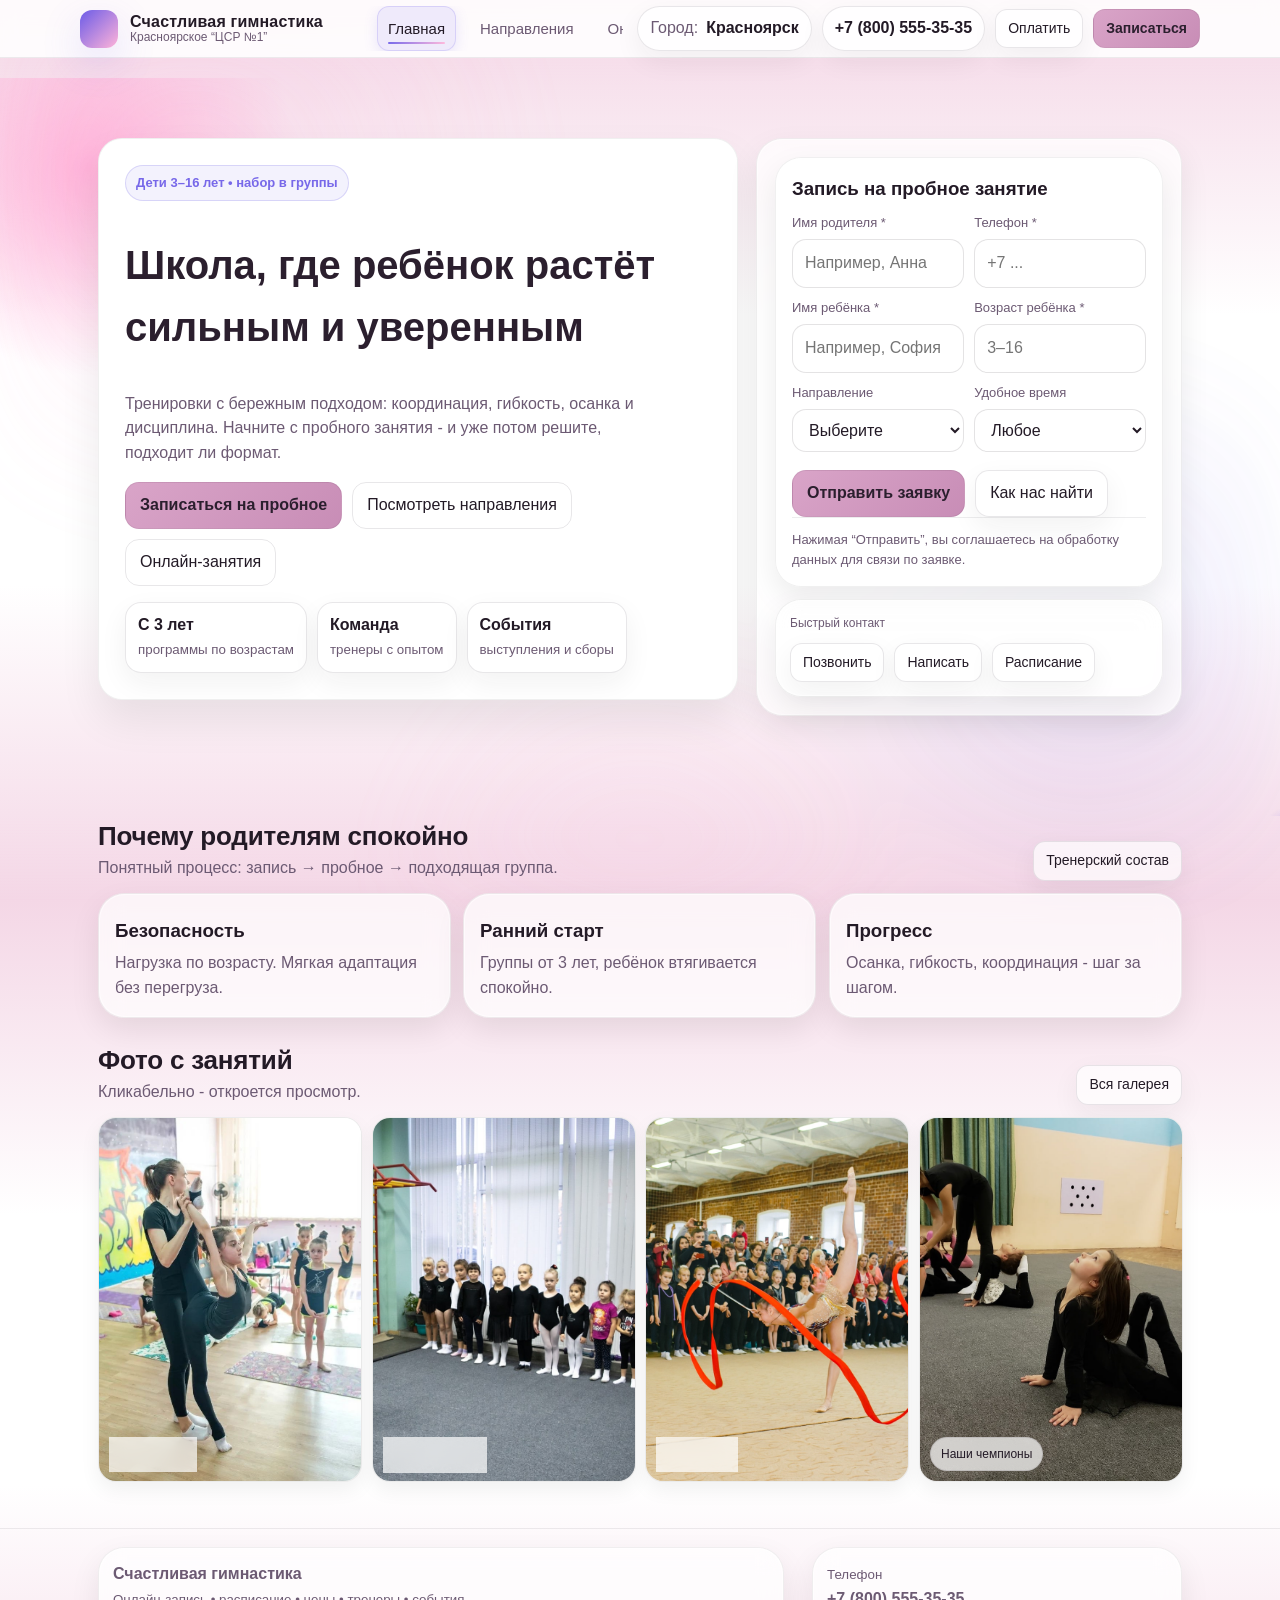
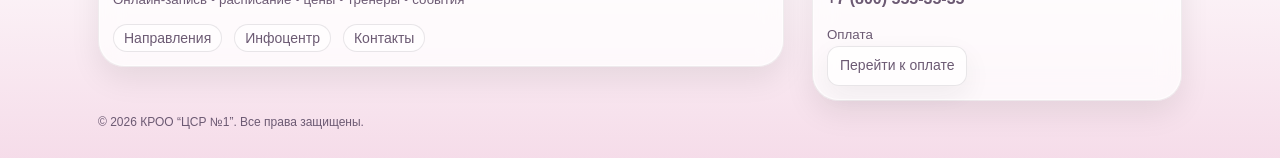
==== index.html @ ccf38a75 "w8_4_review" ====
<!doctype html>
<html lang="ru">
<head>
  <meta charset="utf-8" />
  <meta name="viewport" content="width=device-width,initial-scale=1" />
  <title>Счастливая гимнастика - детская школа</title>
  <meta name="description" content="Детская школа гимнастики 3–16 лет: направления, расписание, тренеры, запись." />
  <link rel="stylesheet" href="assets/css/style.css" />
</head>
<body>


  <div class="topbar">
    <div class="container">
      <div class="header">
        <a class="brand" href="index.html">
          <div class="brand__logo" aria-hidden="true"></div>
          <div class="brand__text">
            <div class="brand__name">Счастливая гимнастика</div>
            <div class="brand__tag">Красноярское “ЦСР №1”</div>          </div>
        </a>

        <nav class="nav" aria-label="Основное меню">
          <a class="active" href="index.html">Главная</a>
          <a href="directions.html">Направления</a>
          <a href="online.html">Онлайн-занятия</a>
          <a href="gallery.html">Галерея</a>
          <a href="team.html">Тренеры</a>
          <a href="infocenter.html">Инфоцентр</a>
          <a href="franchise.html">Франшиза</a>
          <a href="contacts.html">Контакты</a>
        </nav>

        <div class="header__right">
          <span class="pill">Город: <strong>Красноярск</strong></span>
          <a class="pill" href="tel:+78005553535"><strong>+7 (800) 555-35-35</strong></a>
          <a class="btn btn--sm" href="pay.html" target="_blank" rel="noopener">Оплатить</a>
          <a class="btn btn--brand btn--sm" href="#signup">Записаться</a>
          <button class="burger" data-burger aria-label="Открыть меню">≡</button>
        </div>
      </div>

      <div class="mobileNav" data-mobile-nav>
        <a class="active" href="index.html">Главная</a>
        <a href="directions.html">Направления</a>
        <a href="online.html">Онлайн-занятия</a>
        <a href="gallery.html">Галерея</a>
        <a href="team.html">Тренеры</a>
        <a href="infocenter.html">Инфоцентр</a>
        <a href="franchise.html">Франшиза</a>
        <a href="contacts.html">Контакты</a>
      </div>
    </div>
  </div>

  <main>
    <section class="hero">
      <div class="bubbles">
  <span></span>
  <span></span>
  <span></span>
  <span></span>
  <span></span>
  <span></span>
  <span></span>
  <span></span>
</div>
      <div class="container">
        <div class="hero__grid">
          <div class="card hero__left">
            <span class="kicker">Дети 3–16 лет • набор в группы</span>
            <h1 class="h1">Школа, где ребёнок растёт сильным и уверенным</h1>
            <p class="lead">
              Тренировки с бережным подходом: координация, гибкость, осанка и дисциплина.
              Начните с пробного занятия - и уже потом решите, подходит ли формат.
            </p>

            <div class="hero__actions">
              <a class="btn btn--brand" href="#signup">Записаться на пробное</a>
              <a class="btn btn--ghost" href="directions.html">Посмотреть направления</a>
              <a class="btn btn--ghost" href="online.html">Онлайн-занятия</a>
            </div>

            <div class="hero__meta">
              <div class="badge"><strong>С 3 лет</strong><br/><small>программы по возрастам</small></div>
              <div class="badge"><strong>Команда</strong><br/><small>тренеры с опытом</small></div>
              <div class="badge"><strong>События</strong><br/><small>выступления и сборы</small></div>
            </div>
          </div>

          <div class="card hero__right" id="signup">
            <div class="card form">
              <h3>Запись на пробное занятие</h3>
              <form data-form>
                <div class="grid2">
                  <div class="field">
                    <div class="label">Имя родителя *</div>
                    <input class="input" name="parent_name" required placeholder="Например, Анна" />
                  </div>
                  <div class="field">
                    <div class="label">Телефон *</div>
                    <input class="input" name="phone" required placeholder="+7 ..." />
                  </div>
                </div>

                <div class="grid2">
                  <div class="field">
                    <div class="label">Имя ребёнка *</div>
                    <input class="input" name="child_name" required placeholder="Например, София" />
                  </div>
                  <div class="field">
                    <div class="label">Возраст ребёнка *</div>
                    <input class="input" name="child_age" type="number" required min="3" max="16" placeholder="3–16" />
                  </div>
                </div>

                <div class="grid2">
                  <div class="field">
                    <div class="label">Направление</div>
                    <select class="select" name="direction">
                      <option value="">Выберите</option>
                      <option>Художественная гимнастика</option>
                      <option>Эстетическая гимнастика</option>
                      <option>Общее физическое развитие</option>
                      <option>Футбол</option>
                    </select>
                  </div>
                  <div class="field">
                    <div class="label">Удобное время</div>
                    <select class="select" name="time">
                      <option value="">Любое</option>
                      <option>Утро</option>
                      <option>День</option>
                      <option>Вечер</option>
                    </select>
                  </div>
                </div>

                <div class="form__actions">
                  <button class="btn btn--brand" type="submit">Отправить заявку</button>
                  <a class="btn" href="contacts.html">Как нас найти</a>
                </div>
                <div class="note">
                  Нажимая “Отправить”, вы соглашаетесь на обработку данных для связи по заявке.
                </div>
              </form>
            </div>

            <div class="card" style="padding:14px;">
              <div style="color:var(--muted); font-size:12px;">Быстрый контакт</div>
              <div style="display:flex; gap:10px; flex-wrap:wrap; margin-top:10px;">
                <a class="btn btn--sm" href="tel:+79233554158">Позвонить</a>
                <a class="btn btn--sm" href="contacts.html#write">Написать</a>
                <a class="btn btn--sm" href="infocenter.html#schedule">Расписание</a>
              </div>
            </div>

          </div>
        </div>
      </div>
    </section>

    <section class="section" id="advantages">
      <div class="container">
        <div class="section__head">
          <div>
            <h2 class="h2">Почему родителям спокойно</h2>
            <p class="sub">Понятный процесс: запись → пробное → подходящая группа.</p>
          </div>
          <a class="btn btn--sm" href="team.html">Тренерский состав</a>
        </div>

        <div class="cards">
          <div class="card tile">
            <h3>Безопасность</h3>
            <p>Нагрузка по возрасту. Мягкая адаптация без перегруза.</p>
          </div>
          <div class="card tile">
            <h3>Ранний старт</h3>
            <p>Группы от 3 лет, ребёнок втягивается спокойно.</p>
          </div>
          <div class="card tile">
            <h3>Прогресс</h3>
            <p>Осанка, гибкость, координация - шаг за шагом.</p>
          </div>
        </div>
      </div>
    </section>

    <section class="section" id="gallery-preview">
      <div class="container">
        <div class="section__head">
          <div>
            <h2 class="h2">Фото с занятий</h2>
            <p class="sub">Кликабельно - откроется просмотр.</p>
          </div>
          <a class="btn btn--sm" href="gallery.html">Вся галерея</a>
        </div>

        <div class="gallery">
          <div class="g-item" data-g-item data-title="Тренировки">
            <img src="assets/img/6b4b8e4bf8e24d73b98d536fd0bb6f94.jpg" alt="Тренировки">
            <div class="cap">Тренировки</div>
          </div>
          <div class="g-item" data-g-item data-title="Соревнования">
            <img src="assets/img/detskaya-shkola-rastyazhki-piter.jpg" alt="Соревнования">
            <div class="cap">Соревнования</div>
          </div>
          <div class="g-item" data-g-item data-title="Праздники">
            <img src="assets/img/sorevnovaniya-po-hudozhestvennoj-gimnastike.jpg" alt="Праздники">
            <div class="cap">Праздники</div>
          </div>
          <div class="g-item" data-g-item data-title="Наши чемпионы">
            <img src="assets/img/v-kakuyu-sekciyu-otdat-devochku-spb.jpg" alt="Наши чемпионы">
            <div class="cap">Наши чемпионы</div>
          </div>
        </div>
      </div>
    </section>
  </main>

  <footer class="footer">
    <div class="container">
      <div class="footer__grid">
        <div class="card" style="padding:14px;">
          <strong>Счастливая гимнастика</strong><br/>
          <small>Онлайн-запись • расписание • цены • тренеры • события</small>
          <div class="footlinks">
            <a href="directions.html">Направления</a>
            <a href="infocenter.html">Инфоцентр</a>
            <a href="contacts.html">Контакты</a>
          </div>
        </div>
        <div class="card" style="padding:14px;">
          <div><small>Телефон</small><br/><a href="tel:+79233554158"><strong>+7 (800) 555-35-35</strong></a></div>
          <div style="margin-top:10px;"><small>Оплата</small><br/>
            <a class="btn btn--sm" href="pay.html" target="_blank" rel="noopener">Перейти к оплате</a>
          </div>
        </div>
      </div>
      <div style="margin-top:12px; color:var(--muted); font-size:12px;">
        © <span id="y"></span> КРОО “ЦСР №1”. Все права защищены.
      </div>
    </div>
  </footer>

  <div class="modal" data-modal aria-hidden="true">
    <div class="modal__card">
      <div class="modal__top">
        <div class="modal__title" data-modal-title>Фото</div>
        <button class="btn btn--sm modal__close" data-modal-close type="button">Закрыть</button>
      </div>
      <img class="modal__img" data-modal-img alt="Фото">
    </div>
  </div>

  <script src="assets/js/main.js"></script>
  <script>document.getElementById('y').textContent = new Date().getFullYear();</script>
</body>
</html>
---- assets/css/style.css ----
:root{
  --bg:#fbfbff;
  --surface:#ffffff;
  --text:#231a26;
  --muted:#6c5a73;

  --brand:#6c5ce7;
  --brand2:#ffb3d9;

  --line:rgba(108,92,231,.16);
  --shadow: 0 18px 60px rgba(35,26,38,.10);
  --radius:18px;
  --radius2:26px;
  --container: 1120px;
  --focus: 0 0 0 4px rgba(108,92,231,.18);
  --font: ui-sans-serif, system-ui, -apple-system, Segoe UI, Roboto, Arial, "Noto Sans", "Helvetica Neue", sans-serif;

  --ease: cubic-bezier(.2,.8,.2,1);
}

*{box-sizing:border-box}
html,body{height:100%}
html{ scroll-behavior: smooth; }

body{
  margin:0;
font-family: 'Montserrat', sans-serif;
  background: linear-gradient(
    to bottom,
    #f4d7e6 0%,
    #ffffff 35%,
    #ffffff 65%,
    #f4d7e6 100%
  );
  color:var(--text);
  line-height:1.55;
  padding-top:78px !important;
  animation: pageIn .5s ease;
}

@keyframes pageIn{
  from{opacity:0; transform:translateY(10px);}
  to{opacity:1; transform:translateY(0);}
}

a{color:inherit; text-decoration:none}
img{max-width:100%; display:block}
button,input,select,textarea{font:inherit}
small{color:var(--muted)}
::selection{background:rgba(108,92,231,.18)}

.container{max-width:var(--container); margin:0 auto; padding:0 18px}

/* ===== TOPBAR ===== */
.topbar{
  position: fixed !important;
  top: 0 !important;
  left: 0 !important;
  right: 0 !important;
  z-index: 9999 !important;

  backdrop-filter: blur(10px);
  background: rgba(255,255,255,.88) !important;
  border-bottom: 1px solid rgba(35,26,38,.08) !important;

  --shrink: 0;
  transition: background .2s ease, box-shadow .2s ease;
  box-shadow: 0 calc(var(--shrink) * 6px) calc(var(--shrink) * 20px) rgba(0,0,0,.08);
}

.topbar--scrolled{
  background: rgba(255,255,255,.95) !important;
  backdrop-filter: blur(14px);
  border-bottom: 1px solid rgba(35,26,38,.10) !important;
  box-shadow: 0 10px 30px rgba(0,0,0,.06);
}

.topbar .container{
  max-width: 1200px;
  margin: 0 auto;
  padding: 0 40px;
}

.header{
  display:flex !important;
  align-items:center !important;
  justify-content:space-between !important;
  gap:14px !important;
}

.topbar .header{
  padding: calc(6px - var(--shrink) * 4px) 0;
  transition: padding .1s linear;
}

.brand{display:flex; align-items:center; gap:12px; flex:0 0 auto !important;}
.brand__logo{
  width:38px;
  height:38px;
  border-radius:12px;
  background:linear-gradient(135deg, var(--brand), var(--brand2));
  box-shadow: 0 14px 40px rgba(108,92,231,.18);
  transition: width .1s linear, height .1s linear;
}
.topbar .brand__logo{
  width: calc(38px - var(--shrink) * 10px);
  height: calc(38px - var(--shrink) * 10px);
}

.brand__text{display:flex; flex-direction:column; line-height:1.15}
.brand__name{
  font-weight:800;
  letter-spacing:.2px;
  transition: font-size .1s linear;
}
.topbar .brand__name{
  font-size: calc(16px - var(--shrink) * 2px);
}
.brand__tag{font-size:12px; color:var(--muted)}

/* ===== NAV WRAP + FADE ===== */
.nav-wrapper{
  position: relative;
  flex: 1 1 auto;
  display: flex;
  align-items: center;
  min-width: 0;
}

/* прокручиваемое меню */
.nav{
  flex: 1 1 auto;
  min-width: 0 !important;

  display:flex !important;
  align-items:center !important;
  justify-content:flex-start !important;
  gap:14px !important;

  overflow-x:auto !important;
  overflow-y:hidden !important;

  white-space:nowrap !important;
  -webkit-overflow-scrolling: touch;

  scrollbar-width: none;
  padding: 0 40px;
}

.nav::-webkit-scrollbar{ display:none; }

.nav a{
  flex: 0 0 auto;
  position: relative;
  padding:8px 10px;
  font-size:14px;
  border-radius:12px;
  color:var(--muted);
  transition: color .18s var(--ease), background .18s var(--ease), transform .18s var(--ease), padding .1s linear, font-size .1s linear;
}

/* shrink в топбаре */
.topbar .nav a{
  padding: calc(10px - var(--shrink) * 4px)
           calc(10px - var(--shrink) * 2px);
  font-size: calc(15px - var(--shrink) * 1px);
}

/* underline */
.nav a::after{
  content:"";
  position:absolute;
  left:10px; right:10px; bottom:6px;
  height:2px;
  border-radius:99px;
  background: linear-gradient(90deg, var(--brand), var(--brand2));
  transform: scaleX(0);
  transform-origin:left;
  transition: transform .22s var(--ease);
  opacity:.9;
}

.nav a:hover{
  background:rgba(35,26,38,.04);
  color:var(--text);
  transform: translateY(-1px);
}
.nav a:hover::after{transform: scaleX(.65)}

.nav a.active{
  color:var(--text);
  background: rgba(108,92,231,.10);
  border:1px solid rgba(108,92,231,.18);
  box-shadow: 0 4px 14px rgba(108,92,231,.15);
}
.nav a.active::after{transform: scaleX(1)}

/* fade подсказка, что меню прокручивается */
.nav-wrapper::before,
.nav-wrapper::after{
  content:"";
  position:absolute;
  top:0;
  width:40px;
  height:100%;
  pointer-events:none;
  z-index:5;
}
.nav-wrapper::before{
  left:0;
  background: linear-gradient(to right, rgba(255,255,255,.95), rgba(255,255,255,0));
}
.nav-wrapper::after{
  right:0;
  background: linear-gradient(to left, rgba(255,255,255,.95), rgba(255,255,255,0));
}

.header__right{
  flex:0 0 auto !important;
  display:flex !important;
  align-items:center !important;
  gap:10px !important;
  justify-content:flex-end !important;
  flex-wrap:nowrap;
}

.pill{
  display:inline-flex; align-items:center; gap:8px;
  padding:9px 12px;
  border:1px solid rgba(35,26,38,.10);
  background:rgba(255,255,255,.70);
  border-radius:999px;
  color:var(--muted);
  white-space:nowrap;
  box-shadow: 0 10px 28px rgba(35,26,38,.06);
}
.pill strong{color:var(--text)}

.btn{
  display:inline-flex; align-items:center; justify-content:center; gap:10px;
  padding:10px 14px;
  border-radius:14px;
  border:1px solid rgba(35,26,38,.10);
  background:rgba(255,255,255,.70);
  color:var(--text);
  cursor:pointer;
  transition: transform .18s var(--ease), background .18s var(--ease), border-color .18s var(--ease), box-shadow .18s var(--ease);
  box-shadow: 0 10px 28px rgba(35,26,38,.06);
}
.btn:hover{
  background:rgba(255,255,255,.92);
  transform: translateY(-1px);
  border-color: rgba(108,92,231,.22);
  box-shadow: 0 16px 34px rgba(35,26,38,.09);
}
.btn:focus{outline:none; box-shadow:var(--focus)}

.btn--brand{
  background: linear-gradient(135deg, #d9a4c8, #c88db6);
  color:#2b1f2e;
  border:1px solid rgba(0,0,0,.06);
  font-weight:600;
  box-shadow:none;
  transition: all .25s ease;
  position:relative;
  overflow:hidden;
}
.btn--brand:hover{
  background:#c88db6;
  transform: translateY(-2px);
  box-shadow: 0 22px 48px rgba(108,92,231,.22);
}
.btn--brand::after{
  content:"";
  position:absolute;
  top:0;
  left:-120%;
  width:100%;
  height:100%;
  background:linear-gradient(120deg, transparent, rgba(255,255,255,.4), transparent);
  transform:skewX(-20deg);
  transition: all .6s ease;
}
.btn--brand:hover::after{ left:120%; }

.btn--ghost{background:transparent; box-shadow:none}
.btn--ghost:hover{background:rgba(35,26,38,.04); box-shadow:none}
.btn--sm{padding:8px 12px; border-radius:12px; font-size:14px}

.burger{
  display:none;
  width:42px; height:42px; border-radius:14px;
  border:1px solid rgba(35,26,38,.10);
  background:rgba(255,255,255,.72);
  color:var(--text);
  box-shadow: 0 10px 28px rgba(35,26,38,.06);
}

.mobileNav{
  display:none;
  border-top:1px solid rgba(35,26,38,.08);
  padding:10px 0 12px;
}
.mobileNav.open{display:block; animation: drop .18s var(--ease) both}
@keyframes drop{from{opacity:0; transform: translateY(-6px)} to{opacity:1; transform: translateY(0)}}
.mobileNav a{
  display:block;
  padding:10px 10px;
  border-radius:12px;
  color:var(--muted);
  transition: background .18s var(--ease), color .18s var(--ease);
}
.mobileNav a:hover{background:rgba(35,26,38,.04); color:var(--text)}
.mobileNav a.active{
  color:var(--text);
  background: rgba(108,92,231,.10);
  border:1px solid rgba(108,92,231,.18);
}

/* ===== UI BLOCKS ===== */
.card{
  border:1px solid rgba(0,0,0,.06);
  background: rgba(255,255,255,.72);
  backdrop-filter: blur(12px);
  -webkit-backdrop-filter: blur(12px);
  border-radius: var(--radius2);
  box-shadow: 0 12px 30px rgba(0,0,0,.08);
  transition: all .3s cubic-bezier(.2,.8,.2,1);
  position:relative;
  z-index:2;
}
.card::before{
  content:"";
  position:absolute;
  inset:0;
  border-radius:inherit;
  pointer-events:none;
  border:1px solid rgba(255,255,255,.55);
}
.card:hover{
  transform: translateY(-6px);
  border-color: rgba(108,92,231,.16);
  box-shadow: 0 26px 70px rgba(35,26,38,.12);
}

.section{padding:22px 0; position:relative; z-index:2}
.section__head{display:flex; align-items:flex-end; justify-content:space-between; gap:12px; margin-bottom:12px}
.h2{margin:0; font-size:26px; letter-spacing:-.2px}
.sub{margin:0; color:var(--muted)}

.hero{
  padding:60px 0 100px;
  background:transparent;
  position:relative;
  overflow:hidden;
}

.hero__grid{display:grid; grid-template-columns: 1.2fr .8fr; gap:18px; align-items:start}
.hero__left{
  padding:26px;
  background:#ffffff;
  border-radius:24px;
  box-shadow: 0 20px 40px rgba(0,0,0,.08);
}
.hero__right{
  padding:18px;
  display:flex;
  flex-direction:column;
  gap:12px;
  animation: floatCard 6s ease-in-out infinite;
}

.kicker{
  display:inline-flex; align-items:center; gap:8px;
  padding:7px 10px;
  border-radius:999px;
  border:1px solid rgba(108,92,231,.20);
  background: rgba(108,92,231,.08);
  color: rgba(108,92,231,.92);
  font-weight:800;
  font-size:13px;
}

.h1{
  font-size:40px;
  font-weight:800;
  color:#2b1f2e;
}

.lead{color:var(--muted); font-size:16px; max-width:58ch}
.hero__actions{display:flex; gap:10px; flex-wrap:wrap; margin-top:16px}
.hero__meta{margin-top:16px; display:flex; gap:10px; flex-wrap:wrap}

.badge{
  padding:10px 12px;
  border-radius:16px;
  border:1px solid rgba(35,26,38,.10);
  background: rgba(255,255,255,.70);
  color: var(--muted);
  box-shadow: 0 10px 28px rgba(35,26,38,.06);
}
.badge strong{color:var(--text)}

.form{padding:16px}
.form h3{margin:0 0 10px}
.grid2{display:grid; grid-template-columns:1fr 1fr; gap:10px}
.field{display:flex; flex-direction:column; gap:6px; margin-bottom:10px}
.label{font-size:13px; color:var(--muted)}
.input,.select,.textarea{
  width:100%;
  padding:11px 12px;
  border-radius:14px;
  border:1px solid rgba(35,26,38,.12);
  background: rgba(255,255,255,.92);
  color: var(--text);
  transition: box-shadow .18s var(--ease), border-color .18s var(--ease), transform .18s var(--ease);
}
.input:hover,.select:hover,.textarea:hover{transform: translateY(-1px); border-color: rgba(108,92,231,.18)}
.textarea{min-height:96px; resize:vertical}
.input:focus,.select:focus,.textarea:focus{outline:none; box-shadow:var(--focus); border-color: rgba(108,92,231,.28)}
.form__actions{display:flex; gap:10px; flex-wrap:wrap; margin-top:8px}
.note{border-top:1px solid rgba(35,26,38,.08); padding-top:12px; color:var(--muted); font-size:13px}

.formMsg{
  margin-top:10px;
  padding:10px 12px;
  border-radius:14px;
  border:1px solid rgba(35,26,38,.10);
  background: rgba(255,255,255,.75);
  color: var(--text);
  display:none;
  box-shadow: 0 10px 28px rgba(35,26,38,.06);
}
.formMsg.show{display:block; animation: pop .22s var(--ease) both}
.formMsg.ok{border-color: rgba(108,92,231,.22); background: rgba(108,92,231,.08)}
.formMsg.err{border-color: rgba(255,86,120,.22); background: rgba(255,86,120,.08)}
@keyframes pop{from{opacity:0; transform: translateY(6px)} to{opacity:1; transform: translateY(0)}}

/* ===== TILES / LAYOUT ===== */
.cards{display:grid; grid-template-columns: repeat(12, 1fr); gap:12px}

.tile{
  grid-column: span 4;
  padding:16px;
  transition: transform .35s ease, box-shadow .35s ease;
}
.tile:nth-child(1){ transform: rotate(-1deg); }
.tile:nth-child(2){ transform: rotate(.8deg); }
.tile:nth-child(3){ transform: rotate(-.6deg); }
.tile:hover{transform: translateY(-2px)}
.tile h3{margin:6px 0 6px}
.tile p{margin:0; color:var(--muted)}
.tile .icon{
  width:44px; height:44px; border-radius:14px;
  background: rgba(108,92,231,.10);
  border:1px solid rgba(108,92,231,.18);
  display:flex; align-items:center; justify-content:center;
  color: rgba(108,92,231,.92);
  font-weight:900;
}

.split{display:grid; grid-template-columns: 1fr 1fr; gap:12px}
.grid3{display:grid; grid-template-columns: repeat(3, 1fr); gap:12px}
.person{padding:14px; display:flex; gap:12px; align-items:center}
.avatar{
  width:54px; height:54px; border-radius:16px;
  background: rgba(255,255,255,.80);
  border:1px solid rgba(35,26,38,.10);
  overflow:hidden;
}
.person h4{margin:0}
.person p{margin:2px 0 0; color:var(--muted); font-size:13px}
.tags{display:flex; gap:6px; flex-wrap:wrap; margin-top:6px}
.tag{
  font-size:12px;
  padding:6px 8px;
  border-radius:999px;
  border:1px solid rgba(35,26,38,.10);
  background: rgba(255,255,255,.70);
  color: var(--muted);
}

/* ===== GALLERY ===== */
.gallery{display:grid; grid-template-columns: repeat(12, 1fr); gap:10px}
.g-item{
  grid-column: span 3;
  border-radius:18px;
  overflow:hidden;
  border:1px solid rgba(0,0,0,.08);
  background:#ffffff;
  cursor:pointer;
  position:relative;
  transition: transform .3s ease, box-shadow .3s ease;
  box-shadow: 0 8px 20px rgba(0,0,0,.06);
}
.g-item::after{
  content:"";
  position:absolute;
  inset:0;
  background: linear-gradient(
    180deg,
    rgba(255,255,255,0) 40%,
    rgba(0,0,0,0.05)
  );
  opacity:0;
  transition: opacity .3s ease;
}
.g-item img{
  width:100%;
  height:100%;
  object-fit:cover;
}
.g-item:hover{
  transform: translateY(-2px);
  border-color: rgba(108,92,231,.18);
  box-shadow: 0 18px 46px rgba(35,26,38,.10);
}
.g-item:hover::after{opacity:1}
.g-item:hover img{transform: scale(1.04)}
.g-item .cap{
  position:absolute; left:10px; bottom:10px;
  padding:7px 10px;
  border-radius: 999px;
  background: rgba(255,255,255,.70);
  border:1px solid rgba(35,26,38,.10);
  font-size:12px;
  color: var(--text);
  backdrop-filter: blur(8px);
}

/* ===== TABLE ===== */
.tableWrap{overflow:auto; border-radius:18px; border:1px solid rgba(35,26,38,.10); background: rgba(255,255,255,.65)}
table{
  width:100%;
  border-collapse:collapse;
  min-width:740px;
  background: transparent;
}
th,td{padding:12px 12px; border-bottom:1px solid rgba(35,26,38,.08); text-align:left}
th{color:var(--muted); font-weight:800; background: rgba(255,255,255,.75)}
tr:hover td{background: rgba(108,92,231,.04)}

/* ===== ACCORDION ===== */
.accordion .acc{
  border:1px solid rgba(35,26,38,.10);
  border-radius:16px;
  overflow:hidden;
  background: rgba(255,255,255,.72);
  margin-bottom:10px;
  box-shadow: 0 10px 28px rgba(35,26,38,.06);
}
.acc button{
  width:100%;
  text-align:left;
  padding:12px 14px;
  border:0;
  background:transparent;
  color:var(--text);
  cursor:pointer;
  display:flex; align-items:center; justify-content:space-between; gap:10px;
  transition: background .18s var(--ease);
}
.acc button:hover{background: rgba(108,92,231,.04)}
.acc .body{padding:0 14px 12px; color:var(--muted); display:none}
.acc.open .body{display:block; animation: pop .20s var(--ease) both}

/* ===== FOOTER ===== */
.footer{
  margin-top:24px;
  border-top:1px solid rgba(35,26,38,.08);
  padding:18px 0 26px;
  color:var(--muted);
  position:relative;
  z-index:2;
}

.footer__grid{
  display:grid;
  grid-template-columns: 1.3fr .7fr;
  gap:28px;
  align-items:start;
}

.footer h3{
  margin:0 0 8px;
  font-size:18px;
  font-weight:700;
  color:var(--text);
}

.footer p{
  margin:6px 0;
  color:var(--muted);
  font-size:14px;
}

.footer .footlinks{
  margin-top:14px;
  gap:16px;
}

.footer .footlinks a{
  font-size:14px;
  position:relative;
  transition: color .2s ease;
}

.footer .footlinks a::after{
  content:"";
  position:absolute;
  left:0;
  bottom:-3px;
  width:0%;
  height:2px;
  background: linear-gradient(90deg, var(--brand), var(--brand2));
  transition: width .25s ease;
}

.footer .footlinks a:hover{ color:var(--text); }
.footer .footlinks a:hover::after{ width:100%; }

.footer .contactBox{
  display:flex;
  flex-direction:column;
  gap:12px;
  align-items:flex-start;
}

.footer .contactBox strong{
  font-size:18px;
  letter-spacing:.3px;
}

.footer a{color:var(--muted)}
.footer a:hover{color:var(--text)}
.footlinks{display:flex; gap:10px; flex-wrap:wrap; margin-top:10px}

/* ===== MODAL ===== */
.modal{
  position:fixed; inset:0;
  background: rgba(20,16,26,.56);
  display:none;
  align-items:center; justify-content:center;
  padding:18px;
  z-index:100;
  opacity:0;
  transition: opacity .18s var(--ease);
}
.modal.open{display:flex; opacity:1}
.modal__card{
  width:min(980px, 100%);
  border-radius: 20px;
  border:1px solid rgba(255,255,255,.22);
  background: rgba(255,255,255,.92);
  box-shadow: 0 28px 80px rgba(0,0,0,.18);
  overflow:hidden;
  transform: translateY(10px) scale(.98);
  transition: transform .18s var(--ease);
}
.modal.open .modal__card{transform: translateY(0) scale(1)}
.modal__top{
  display:flex; justify-content:space-between; align-items:center;
  padding:12px 12px;
  border-bottom:1px solid rgba(35,26,38,.10);
}
.modal__title{color:var(--muted); font-size:13px}
.modal__close{border:1px solid rgba(35,26,38,.10); background: rgba(255,255,255,.75)}
.modal__img{width:100%; max-height:70vh; object-fit:contain; background:#0c0b10}

/* ===== REVEAL ===== */
.reveal{
  opacity:0;
  transform: translateY(12px);
  transition: opacity .55s var(--ease), transform .55s var(--ease);
  will-change: opacity, transform;
}
.reveal.in{
  opacity:1;
  transform: translateY(0);
}

/* ===== HERO DECOR + ANIMS ===== */
.hero::before,
.hero::after{
  content:"";
  position:absolute;
  border-radius:999px;
  pointer-events:none;
  filter: blur(0px);
  animation: floatBubble 16s ease-in-out infinite;
}

.hero::before{
  width:420px;
  height:420px;
  background: radial-gradient(circle, #ffb3d9 0%, transparent 70%);
  top:-120px;
  left:-120px;
}

.hero::after{
  width:160px;
  height:160px;
  background: radial-gradient(circle, #6c5ce7 0%, transparent 70%);
  bottom:-140px;
  right:-120px;
  animation-duration:18s;
}

@keyframes floatBubble{
  0%{ transform:translateY(0) translateX(0) scale(1); }
  50%{ transform:translateY(30px) translateX(20px) scale(1.05); }
  100%{ transform:translateY(-20px) translateX(-10px) scale(1.02); }
}

.hero .h1{
  animation: fadeUp 0.9s ease forwards;
  opacity:0;
}
.hero .lead{
  animation: fadeUp 1.2s ease forwards;
  opacity:0;
}
@keyframes fadeUp{
  from{ opacity:0; transform:translateY(20px); }
  to{ opacity:1; transform:translateY(0); }
}
@keyframes floatCard{
  0%{ transform:translateY(0); }
  50%{ transform:translateY(-6px); }
  100%{ transform:translateY(0); }
}

/* ===== GLOBAL BUBBLES ===== */
.global-bubbles{
  position:fixed;
  inset:0;
  pointer-events:none;
  z-index:0;
  overflow:hidden;
}
.global-bubbles span{
  position:absolute;
  bottom:-120px;
  border-radius:50%;
  background: radial-gradient(circle at 30% 30%, rgba(255,255,255,.95), rgba(255,255,255,.4) 45%, rgba(255,255,255,.15));
  box-shadow:
    inset -8px -8px 16px rgba(255,255,255,.6),
    inset 6px 6px 14px rgba(255,255,255,.25),
    0 20px 40px rgba(255,120,190,.25);
  animation: riseGlobal linear infinite;
  opacity:.7;
}
@keyframes riseGlobal{
  0%{ transform: translateY(0) scale(1); opacity:.7; }
  100%{ transform: translateY(-120vh) scale(1.4); opacity:0; }
}

/* ===== ADVANTAGES ===== */
#advantages{
  padding:0px 0;
  position:relative;
  background:transparent;
  z-index:1;
}

/* ===== CONTENT OVER BUBBLES ===== */
.topbar,
.footer,
.card{
  position:relative;
  z-index:2;
}

/* ===== RESPONSIVE ===== */
@media (prefers-reduced-motion: reduce){
  *{scroll-behavior:auto !important}
  .reveal{opacity:1; transform:none; transition:none}
  .card,.btn,.g-item,.tile,.nav a{transition:none}
  .mobileNav.open{animation:none}
  .modal{transition:none}
  .modal__card{transition:none}
}

@media (max-width: 1200px){
  .header__right .pill{ display:none !important; }
  .header__right .btn--ghost{ display:none !important; }
}

@media (max-width: 980px){
  .hero__grid{grid-template-columns:1fr}
  .h1{font-size:38px}
  .tile{grid-column: span 6}
  .g-item{grid-column: span 4}
  .footer__grid{grid-template-columns:1fr}

  .header__right a.pill,
  .header__right .pill{ display:none !important; }
}

@media (max-width: 720px){
  .nav{display:none;}
  .burger{display:inline-flex; align-items:center; justify-content:center;}
  .header{align-items:flex-start;}

  .grid2{grid-template-columns:1fr;}
  .split{grid-template-columns:1fr;}
  .cards{grid-template-columns: repeat(12, 1fr);}
  .tile{grid-column: span 12;}
  .gallery{grid-template-columns: repeat(12, 1fr);}
  .g-item{grid-column: span 6;}
  table{min-width:640px;}
}

@media (max-width: 420px){
  .h1{font-size:32px;}
  .hero__left{padding:18px;}
  .hero__right{padding:12px;}
  .g-item{grid-column: span 12;}
}

/* ===== BTN/INPUT POLISH ===== */
.btn:active{ transform: translateY(0) scale(.98); }
.input:focus,.select:focus,.textarea:focus{
  border-color: rgba(108,92,231,.30);
  box-shadow: 0 0 0 4px rgba(108,92,231,.14);
}

/* ===== SUBTLE GRAIN (TEXTURE) ===== */
body::before{
  content:"";
  position: fixed;
  inset: 0;
  pointer-events: none;
  z-index: 0;
  opacity: .055;
  background-image:
    repeating-linear-gradient(0deg, rgba(0,0,0,.35) 0 1px, rgba(0,0,0,0) 1px 3px),
    repeating-linear-gradient(90deg, rgba(0,0,0,.25) 0 1px, rgba(0,0,0,0) 1px 4px);
  mix-blend-mode: soft-light;
}

@media (prefers-reduced-motion: reduce){
  body::before{ opacity: .03; }
}

/* ===== SOFT BACKGROUND GLOWS ===== */
body::after{
  content:"";
  position: fixed;
  inset: 0;
  pointer-events: none;
  z-index: 0;

  background:
    radial-gradient(600px 600px at 15% 20%, rgba(255, 180, 220, 0.25), transparent 60%),
    radial-gradient(500px 500px at 85% 70%, rgba(108, 92, 231, 0.18), transparent 60%),
    radial-gradient(400px 400px at 50% 100%, rgba(255, 200, 230, 0.20), transparent 70%);

  animation: glowFloat 18s ease-in-out infinite alternate;
  filter: blur(40px);
  opacity: .7;
}

@keyframes glowFloat{
  0%{ transform: translateY(0) scale(1); }
  100%{ transform: translateY(-30px) scale(1.05); }
}

@media (prefers-reduced-motion: reduce){
  body::after{ animation:none; }
}

/* ===== PRELOADER (fade + blur dissolve) ===== */
.preloader{
  position: fixed;
  inset: 0;
  background: linear-gradient(
    to bottom,
    #f4d7e6 0%,
    #ffffff 50%,
    #f4d7e6 100%
  );
  display: flex;
  align-items: center;
  justify-content: center;
  z-index: 99999;

  opacity: 1;
  visibility: visible;
  transition:
    opacity .6s ease,
    transform .6s ease,
    filter .6s ease,
    visibility .6s ease;
}

.preloader.hide{
  opacity: 0;
  transform: scale(1.04);
  filter: blur(8px);
  visibility: hidden;
}

.spinner{
  width: 56px;
  height: 56px;
  border-radius: 50%;
  border: 4px solid rgba(108,92,231,.20);
  border-top-color: rgba(108,92,231,.95);
  animation: spin 0.9s linear infinite;
  box-shadow: 0 18px 50px rgba(108,92,231,.16);
}

@keyframes spin{
  to{ transform: rotate(360deg); }
}

@media (prefers-reduced-motion: reduce){
  .spinner{ animation:none; }
  .preloader, .preloader.hide{
    transition: opacity .2s ease;
    transform: none;
    filter: none;
  }
}
/* ===== FOOTER CARDS: TEXT LAYOUT FIX ===== */
.footer .card{
  padding: 18px 20px;
}

.footer .card h3{
  margin: 0 0 6px;
  line-height: 1.15;
}

.footer .card p{
  margin: 0;
  line-height: 1.35;
}

/* левую карточку делаем “по сетке” */
.footer .card .footlinks{
  margin-top: 12px;
  display: flex;
  flex-wrap: wrap;
  gap: 12px;
}

/* ссылки внизу как аккуратные чипсы */
.footer .card .footlinks a{
  display: inline-flex;
  align-items: center;
  padding: 6px 10px;
  border-radius: 999px;
  border: 1px solid rgba(35,26,38,.10);
  background: rgba(255,255,255,.55);
  color: var(--muted);
  line-height: 1;
  transition: background .18s var(--ease), color .18s var(--ease), transform .18s var(--ease);
}
.footer .card .footlinks a:hover{
  background: rgba(255,255,255,.85);
  color: var(--text);
  transform: translateY(-1px);
}
.footer .card .footlinks a::after{ display:none; } 

.footer .contactBox{
  width: 100%;
  display: flex;
  flex-direction: column;
  gap: 10px;
}
.footer .contactBox small{
  display:block;
  margin-bottom: 4px;
}
.footer .contactBox strong{
  display:block;
  margin-top: 0;
  line-height: 1.2;
}
.footer .contactBox .btn{
  margin-top: 2px;
  align-self: flex-start;
}
/* ===== PAY HERO ===== */
.hero--pay{
  padding: 120px 0 60px;
  background: linear-gradient(135deg,#ffd9f2,#f4eaff);
  position: relative;
  overflow: hidden;
}

.hero--pay::after{
  content:'';
  position:absolute;
  width:500px;
  height:500px;
  background: radial-gradient(circle, rgba(255,255,255,.6), transparent 70%);
  top:-100px;
  right:-100px;
  border-radius:50%;
}

.hero--pay h1{
  font-size:42px;
  font-weight:900;
}

.hero--pay p{
  margin-top:12px;
  font-size:18px;
  color:#5e5166;
}

/* ===== PAY LAYOUT ===== */
.payGrid{
  display:grid;
  grid-template-columns: 1.3fr 1fr;
  gap:32px;
  margin-top:40px;
}

@media(max-width:1000px){
  .payGrid{
    grid-template-columns:1fr;
  }
}

/* ===== FORM CARD ===== */
.payCard{
  padding:28px;
  border-radius:24px;
  background: rgba(255,255,255,.85);
  backdrop-filter: blur(18px);
  box-shadow: 0 30px 60px rgba(35,26,38,.12);
  transition:.3s;
}

.payCard:hover{
  transform: translateY(-4px);
  box-shadow: 0 40px 80px rgba(35,26,38,.18);
}

/* ===== QR CARD ===== */
.payPreview{
  padding:24px;
  border-radius:24px;
  background: linear-gradient(135deg,#ffffff,#f9f0ff);
  border:1px solid rgba(108,92,231,.15);
  box-shadow: 0 25px 50px rgba(108,92,231,.12);
  transition:.3s;
}

.payPreview:hover{
  transform: translateY(-4px);
}

.payStatus{
  padding:6px 12px;
  border-radius:14px;
  font-size:13px;
  background: rgba(108,92,231,.08);
  border:1px solid rgba(108,92,231,.2);
}

/* ===== INPUT ANIMATION ===== */
.input:focus,
.select:focus{
  transform: translateY(-2px);
  box-shadow: 0 8px 20px rgba(108,92,231,.15);
}
/* ===== Directions (less "AI") ===== */
.dirGrid{
  display:grid;
  grid-template-columns: 1fr 1fr;
  gap:16px;
}
@media (max-width: 980px){
  .dirGrid{grid-template-columns:1fr}
}

.dirCard{
  padding:16px;
  border-radius:22px;
  border:1px solid rgba(35,26,38,.10);
  background: rgba(255,255,255,.78);
  backdrop-filter: blur(12px);
  box-shadow: 0 18px 60px rgba(35,26,38,.10);
  transition: transform .25s var(--ease), box-shadow .25s var(--ease), border-color .25s var(--ease);
}
.dirCard:hover{
  transform: translateY(-4px);
  border-color: rgba(108,92,231,.20);
  box-shadow: 0 28px 80px rgba(35,26,38,.14);
}

.dirCard--featured{
  grid-column: span 2;
  background:
    radial-gradient(900px 360px at 20% 0%, rgba(255,179,217,.38), transparent 55%),
    radial-gradient(700px 320px at 90% 20%, rgba(108,92,231,.22), transparent 55%),
    rgba(255,255,255,.82);
}
@media (max-width: 980px){
  .dirCard--featured{grid-column:auto}
}

.dirTop{display:flex; align-items:flex-start; justify-content:space-between; gap:12px}
.dirIcon{
  width:42px; height:42px;
  display:grid; place-items:center;
  border-radius:14px;
  font-weight:900;
  background: rgba(108,92,231,.10);
  border:1px solid rgba(108,92,231,.22);
}

.dirBadges{display:flex; flex-wrap:wrap; gap:8px; justify-content:flex-end}
.dirBadge{
  font-size:12px;
  padding:6px 10px;
  border-radius:999px;
  background: rgba(255,255,255,.72);
  border:1px solid rgba(35,26,38,.10);
  color: var(--muted);
}

.dirTitle{margin:12px 0 6px; font-size:18px}
.dirText{margin:0; color:var(--muted); line-height:1.45}

.dirMeta{
  display:grid;
  grid-template-columns: 1fr 1fr 1fr;
  gap:10px;
  margin-top:12px;
}
@media (max-width: 560px){
  .dirMeta{grid-template-columns:1fr 1fr}
}
.dirMetaItem{
  padding:10px 12px;
  border-radius:16px;
  border:1px solid rgba(35,26,38,.08);
  background: rgba(255,255,255,.66);
}
.dirMetaItem span{display:block; font-size:12px; color:var(--muted)}
.dirMetaItem strong{display:block; margin-top:4px; font-weight:900}

.dirActions{margin-top:12px; display:flex; gap:10px; flex-wrap:wrap}

/* вместо эмодзи — код направления + акцентная полоска */
.dirCard{
  position: relative;
  overflow: hidden;
}

.dirCard::after{
  content:"";
  position:absolute;
  width:300px;
  height:200px;
  top:-60px;
  left:-60px;
  background: radial-gradient(circle, rgba(108,92,231,.15), transparent 70%);
  pointer-events:none;
}


.dirCode{
  display:inline-flex;
  align-items:center;
  justify-content:center;
  min-width:46px;
  height:34px;
  padding:0 14px;
  border-radius:999px;
  font-weight:800;
  font-size:12px;
  letter-spacing:.4px;

  background: linear-gradient(135deg, rgba(108,92,231,.15), rgba(255,179,217,.25));
  border:1px solid rgba(108,92,231,.25);

  box-shadow: 0 8px 20px rgba(108,92,231,.15);
}

/* можно чуть оживить при наведении */
.dirCard:hover .dirCode{
  transform: translateY(-1px);
  border-color: rgba(108,92,231,.22);
}
/* если последняя карточка одна — растягиваем на всю строку */
.dirGrid > article:last-child{
  grid-column: span 2;
}
/* ===== Franchise: лента преимуществ ===== */
.benefitRibbon{
  display:flex;
  gap:16px;
  padding:18px;
  margin-top:14px;

  border-radius:24px;

  background:
    radial-gradient(800px 260px at 0% 0%, rgba(255,179,217,.25), transparent 60%),
    radial-gradient(700px 240px at 100% 0%, rgba(108,92,231,.18), transparent 60%),
    rgba(255,255,255,.75);

  border:1px solid rgba(108,92,231,.15);

  box-shadow:
    0 20px 60px rgba(35,26,38,.12);

  backdrop-filter: blur(14px);

  overflow-x:auto;
  scrollbar-width:none;
}
.benefitRibbon::-webkit-scrollbar{display:none;}

.benefitItem{
  flex:0 0 calc((100% - 36px)/4);
  min-width: 240px;
  background: rgba(255,255,255,.82);
  border:1px solid rgba(35,26,38,.10);
  border-radius:18px;
  padding:14px;
  display:flex;
  gap:12px;
  align-items:flex-start;
  box-shadow: 0 16px 50px rgba(35,26,38,.10);
  scroll-snap-align:start;
  transition: transform .25s var(--ease), box-shadow .25s var(--ease), border-color .25s var(--ease);
}
.benefitItem:hover{
  transform: translateY(-3px);
  border-color: rgba(108,92,231,.22);
  box-shadow: 0 26px 80px rgba(35,26,38,.14);
}

.benefitIcon{
  width:46px;
  height:46px;
  border-radius:14px;

  display:grid;
  place-items:center;

  font-size:18px;

  background:
    linear-gradient(145deg,
    rgba(108,92,231,.18),
    rgba(255,179,217,.18));

  border:1px solid rgba(108,92,231,.18);

  box-shadow:
    0 10px 30px rgba(108,92,231,.15);

  flex:0 0 auto;
}

.benefitBody h3{
  margin:2px 0 6px;
  font-size:16px;
}
.benefitBody p{
  margin:0;
  color: var(--muted);
  line-height:1.45;
  font-size:13px;
}

@media (max-width: 1100px){
  .benefitItem{ flex:0 0 320px; }
}
@media (max-width: 560px){
  .benefitRibbon{ padding:10px; }
  .benefitItem{ flex:0 0 86%; min-width: 0; }
}
/* franchise: нормальные пропорции колонок */
.split--franchise{
  display:flex !important;
  gap:24px !important;
  align-items:flex-start;
}

.split--franchise > :first-child{
  flex: 0 0 62% !important;
  max-width:62% !important;
}

.split--franchise > :last-child{
  flex: 0 0 38% !important;
  max-width:38% !important;
}

/* адаптив */
@media (max-width: 980px){
  .split--franchise{
    flex-direction:column !important;
  }
  .split--franchise > *{
    flex: 0 0 100% !important;
    max-width:100% !important;
  }
}
.tableWrap{
  overflow-x: hidden;
}
/* ===== ribbon scroll: 100% рабочее ===== */
.benefitWrap{
  position:relative;
  margin-top:12px;
}

/* намёк на прокрутку */
.benefitWrap::before,
.benefitWrap::after{
  content:"";
  position:absolute;
  top:0; bottom:0;
  width:56px;
  pointer-events:none;
  z-index:2;
}
.benefitWrap::before{
  left:0;
  background: linear-gradient(90deg, rgba(255,240,247,.98), rgba(255,240,247,0));
  border-radius:24px 0 0 24px;
}
.benefitWrap::after{
  right:0;
  background: linear-gradient(270deg, rgba(255,240,247,.98), rgba(255,240,247,0));
  border-radius:0 24px 24px 0;
}

/* кнопки */
.brBtn{
  position:absolute;
  top:50%;
  transform:translateY(-50%);
  z-index:5;
  width:40px; height:40px;
  border-radius:14px;
  border:1px solid rgba(35,26,38,.10);
  background: rgba(255,255,255,.90);
  box-shadow: 0 16px 40px rgba(35,26,38,.12);
  display:grid;
  place-items:center;
  cursor:pointer;
}
.brBtn--prev{ left:10px; }
.brBtn--next{ right:10px; }
.brBtn:disabled{ opacity:.35; cursor:default; }

/* САМОЕ ВАЖНОЕ: лента должна реально скроллиться */
.benefitRibbon{
  display:flex;
  gap:16px;
  overflow-x:auto;     /* <- без этого не листается */
  overflow-y:hidden;
  -webkit-overflow-scrolling: touch;
  scroll-behavior:smooth;
  scrollbar-width:none;

  padding:18px 56px;   /* чтобы контент не прятался под градиенты */
  border-radius:24px;
}
.benefitRibbon::-webkit-scrollbar{ display:none; }
/* Лента должна реально иметь что листать */
.benefitRibbon{
  overflow-x:auto !important;
  overflow-y:hidden !important;
  -webkit-overflow-scrolling: touch;
  scroll-behavior:smooth;
  scrollbar-width:none;
}
.benefitRibbon::-webkit-scrollbar{display:none;}

/* ДЕЛАЕМ КАРТОЧКИ ШИРЕ, ЧТОБЫ НЕ ВЛЕЗАЛИ ВСЕ 4 */
.benefitItem{
  flex: 0 0 360px !important;   /* <- ключ */
  min-width:360px !important;
}
@media (max-width: 980px){
  .benefitItem{ flex-basis: 320px !important; min-width:320px !important; }
}
@media (max-width: 560px){
  .benefitItem{ flex-basis: 86% !important; min-width:86% !important; }
}
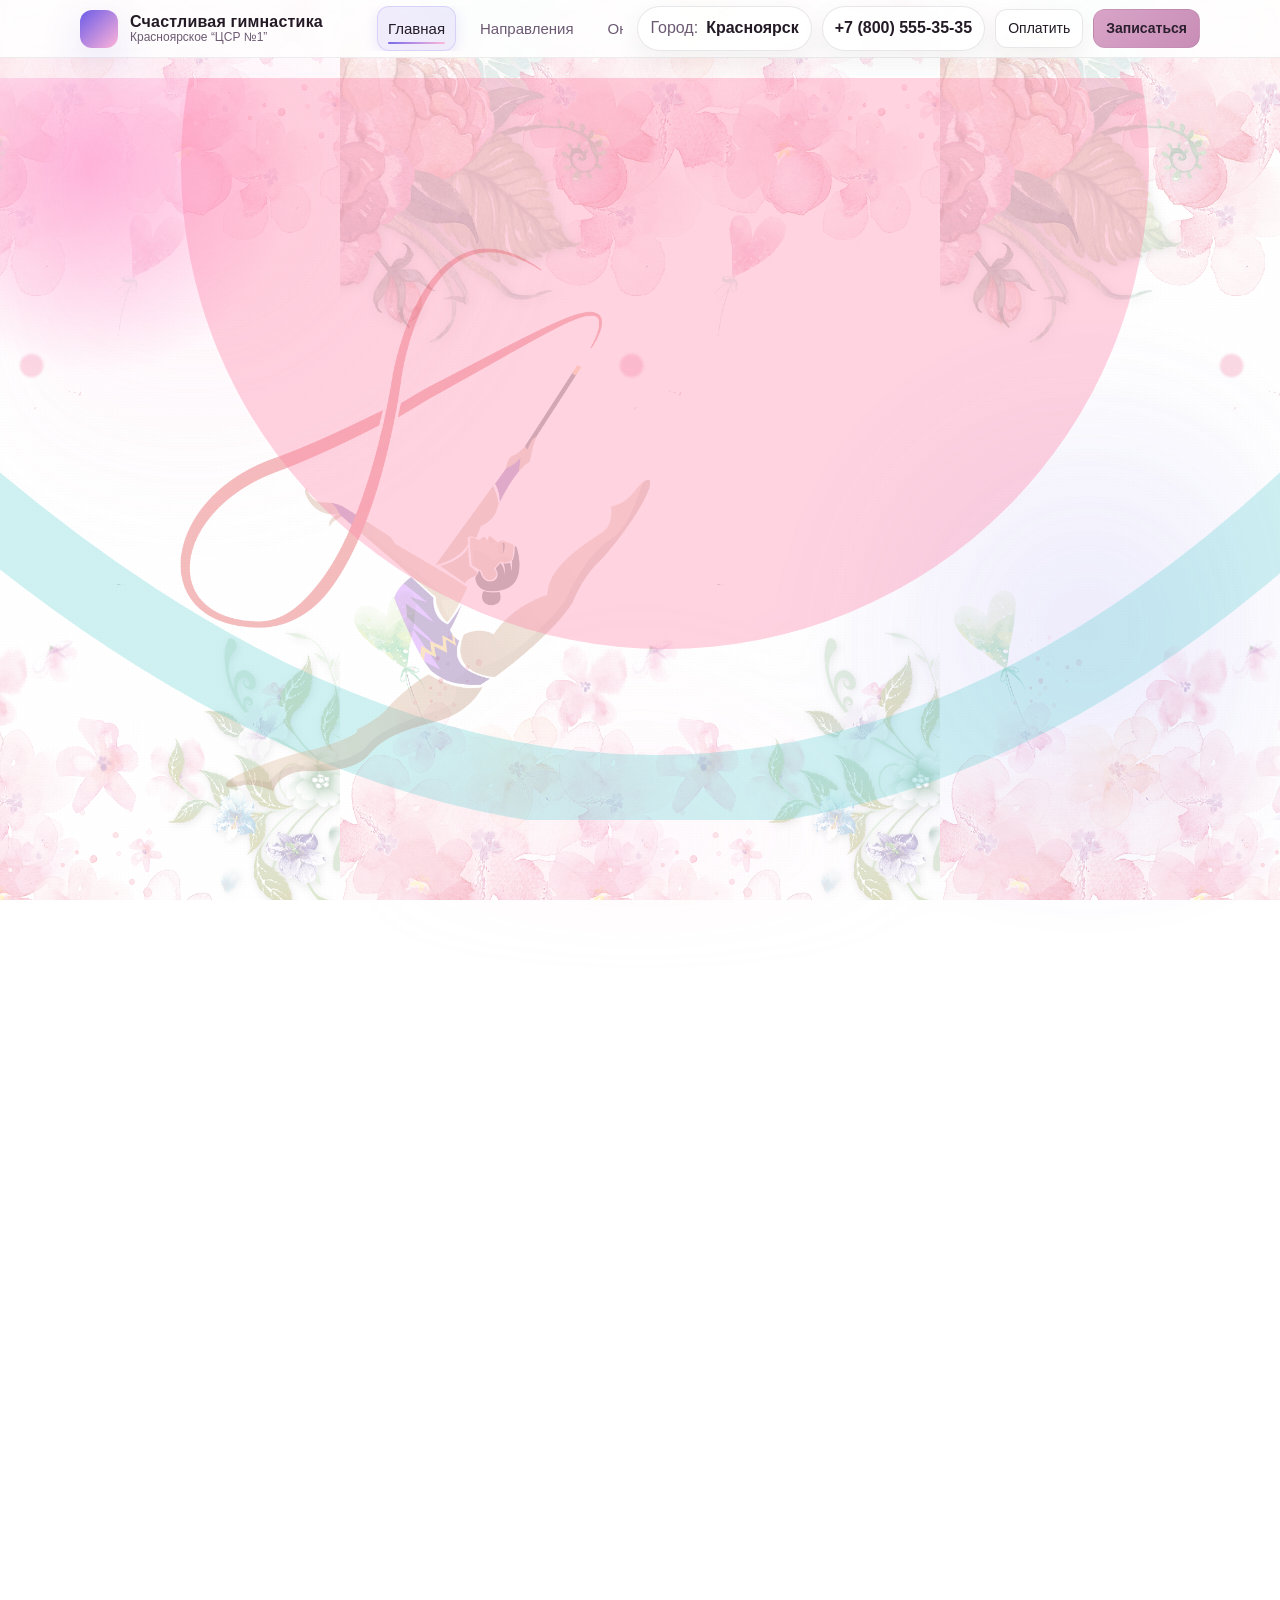
==== commit 3f98df43: "almost full" ====
--- a/index.html
+++ b/index.html
@@ -1,260 +1,288 @@
-<!doctype html>
-<html lang="ru">
-<head>
-  <meta charset="utf-8" />
-  <meta name="viewport" content="width=device-width,initial-scale=1" />
-  <title>Счастливая гимнастика - детская школа</title>
-  <meta name="description" content="Детская школа гимнастики 3–16 лет: направления, расписание, тренеры, запись." />
-  <link rel="stylesheet" href="assets/css/style.css" />
-</head>
-<body>
-
-
-  <div class="topbar">
-    <div class="container">
-      <div class="header">
-        <a class="brand" href="index.html">
-          <div class="brand__logo" aria-hidden="true"></div>
-          <div class="brand__text">
-            <div class="brand__name">Счастливая гимнастика</div>
-            <div class="brand__tag">Красноярское “ЦСР №1”</div>          </div>
-        </a>
-
-        <nav class="nav" aria-label="Основное меню">
-          <a class="active" href="index.html">Главная</a>
-          <a href="directions.html">Направления</a>
-          <a href="online.html">Онлайн-занятия</a>
-          <a href="gallery.html">Галерея</a>
-          <a href="team.html">Тренеры</a>
-          <a href="infocenter.html">Инфоцентр</a>
-          <a href="franchise.html">Франшиза</a>
-          <a href="contacts.html">Контакты</a>
-        </nav>
-
-        <div class="header__right">
-          <span class="pill">Город: <strong>Красноярск</strong></span>
-          <a class="pill" href="tel:+78005553535"><strong>+7 (800) 555-35-35</strong></a>
-          <a class="btn btn--sm" href="pay.html" target="_blank" rel="noopener">Оплатить</a>
-          <a class="btn btn--brand btn--sm" href="#signup">Записаться</a>
-          <button class="burger" data-burger aria-label="Открыть меню">≡</button>
-        </div>
-      </div>
-
-      <div class="mobileNav" data-mobile-nav>
-        <a class="active" href="index.html">Главная</a>
-        <a href="directions.html">Направления</a>
-        <a href="online.html">Онлайн-занятия</a>
-        <a href="gallery.html">Галерея</a>
-        <a href="team.html">Тренеры</a>
-        <a href="infocenter.html">Инфоцентр</a>
-        <a href="franchise.html">Франшиза</a>
-        <a href="contacts.html">Контакты</a>
-      </div>
-    </div>
-  </div>
-
-  <main>
-    <section class="hero">
-      <div class="bubbles">
-  <span></span>
-  <span></span>
-  <span></span>
-  <span></span>
-  <span></span>
-  <span></span>
-  <span></span>
-  <span></span>
-</div>
-      <div class="container">
-        <div class="hero__grid">
-          <div class="card hero__left">
-            <span class="kicker">Дети 3–16 лет • набор в группы</span>
-            <h1 class="h1">Школа, где ребёнок растёт сильным и уверенным</h1>
-            <p class="lead">
-              Тренировки с бережным подходом: координация, гибкость, осанка и дисциплина.
-              Начните с пробного занятия - и уже потом решите, подходит ли формат.
-            </p>
-
-            <div class="hero__actions">
-              <a class="btn btn--brand" href="#signup">Записаться на пробное</a>
-              <a class="btn btn--ghost" href="directions.html">Посмотреть направления</a>
-              <a class="btn btn--ghost" href="online.html">Онлайн-занятия</a>
-            </div>
-
-            <div class="hero__meta">
-              <div class="badge"><strong>С 3 лет</strong><br/><small>программы по возрастам</small></div>
-              <div class="badge"><strong>Команда</strong><br/><small>тренеры с опытом</small></div>
-              <div class="badge"><strong>События</strong><br/><small>выступления и сборы</small></div>
-            </div>
-          </div>
-
-          <div class="card hero__right" id="signup">
-            <div class="card form">
-              <h3>Запись на пробное занятие</h3>
-              <form data-form>
-                <div class="grid2">
-                  <div class="field">
-                    <div class="label">Имя родителя *</div>
-                    <input class="input" name="parent_name" required placeholder="Например, Анна" />
-                  </div>
-                  <div class="field">
-                    <div class="label">Телефон *</div>
-                    <input class="input" name="phone" required placeholder="+7 ..." />
-                  </div>
-                </div>
-
-                <div class="grid2">
-                  <div class="field">
-                    <div class="label">Имя ребёнка *</div>
-                    <input class="input" name="child_name" required placeholder="Например, София" />
-                  </div>
-                  <div class="field">
-                    <div class="label">Возраст ребёнка *</div>
-                    <input class="input" name="child_age" type="number" required min="3" max="16" placeholder="3–16" />
-                  </div>
-                </div>
-
-                <div class="grid2">
-                  <div class="field">
-                    <div class="label">Направление</div>
-                    <select class="select" name="direction">
-                      <option value="">Выберите</option>
-                      <option>Художественная гимнастика</option>
-                      <option>Эстетическая гимнастика</option>
-                      <option>Общее физическое развитие</option>
-                      <option>Футбол</option>
-                    </select>
-                  </div>
-                  <div class="field">
-                    <div class="label">Удобное время</div>
-                    <select class="select" name="time">
-                      <option value="">Любое</option>
-                      <option>Утро</option>
-                      <option>День</option>
-                      <option>Вечер</option>
-                    </select>
-                  </div>
-                </div>
-
-                <div class="form__actions">
-                  <button class="btn btn--brand" type="submit">Отправить заявку</button>
-                  <a class="btn" href="contacts.html">Как нас найти</a>
-                </div>
-                <div class="note">
-                  Нажимая “Отправить”, вы соглашаетесь на обработку данных для связи по заявке.
-                </div>
-              </form>
-            </div>
-
-            <div class="card" style="padding:14px;">
-              <div style="color:var(--muted); font-size:12px;">Быстрый контакт</div>
-              <div style="display:flex; gap:10px; flex-wrap:wrap; margin-top:10px;">
-                <a class="btn btn--sm" href="tel:+79233554158">Позвонить</a>
-                <a class="btn btn--sm" href="contacts.html#write">Написать</a>
-                <a class="btn btn--sm" href="infocenter.html#schedule">Расписание</a>
-              </div>
-            </div>
-
-          </div>
-        </div>
-      </div>
-    </section>
-
-    <section class="section" id="advantages">
-      <div class="container">
-        <div class="section__head">
-          <div>
-            <h2 class="h2">Почему родителям спокойно</h2>
-            <p class="sub">Понятный процесс: запись → пробное → подходящая группа.</p>
-          </div>
-          <a class="btn btn--sm" href="team.html">Тренерский состав</a>
-        </div>
-
-        <div class="cards">
-          <div class="card tile">
-            <h3>Безопасность</h3>
-            <p>Нагрузка по возрасту. Мягкая адаптация без перегруза.</p>
-          </div>
-          <div class="card tile">
-            <h3>Ранний старт</h3>
-            <p>Группы от 3 лет, ребёнок втягивается спокойно.</p>
-          </div>
-          <div class="card tile">
-            <h3>Прогресс</h3>
-            <p>Осанка, гибкость, координация - шаг за шагом.</p>
-          </div>
-        </div>
-      </div>
-    </section>
-
-    <section class="section" id="gallery-preview">
-      <div class="container">
-        <div class="section__head">
-          <div>
-            <h2 class="h2">Фото с занятий</h2>
-            <p class="sub">Кликабельно - откроется просмотр.</p>
-          </div>
-          <a class="btn btn--sm" href="gallery.html">Вся галерея</a>
-        </div>
-
-        <div class="gallery">
-          <div class="g-item" data-g-item data-title="Тренировки">
-            <img src="assets/img/6b4b8e4bf8e24d73b98d536fd0bb6f94.jpg" alt="Тренировки">
-            <div class="cap">Тренировки</div>
-          </div>
-          <div class="g-item" data-g-item data-title="Соревнования">
-            <img src="assets/img/detskaya-shkola-rastyazhki-piter.jpg" alt="Соревнования">
-            <div class="cap">Соревнования</div>
-          </div>
-          <div class="g-item" data-g-item data-title="Праздники">
-            <img src="assets/img/sorevnovaniya-po-hudozhestvennoj-gimnastike.jpg" alt="Праздники">
-            <div class="cap">Праздники</div>
-          </div>
-          <div class="g-item" data-g-item data-title="Наши чемпионы">
-            <img src="assets/img/v-kakuyu-sekciyu-otdat-devochku-spb.jpg" alt="Наши чемпионы">
-            <div class="cap">Наши чемпионы</div>
-          </div>
-        </div>
-      </div>
-    </section>
-  </main>
-
-  <footer class="footer">
-    <div class="container">
-      <div class="footer__grid">
-        <div class="card" style="padding:14px;">
-          <strong>Счастливая гимнастика</strong><br/>
-          <small>Онлайн-запись • расписание • цены • тренеры • события</small>
-          <div class="footlinks">
-            <a href="directions.html">Направления</a>
-            <a href="infocenter.html">Инфоцентр</a>
-            <a href="contacts.html">Контакты</a>
-          </div>
-        </div>
-        <div class="card" style="padding:14px;">
-          <div><small>Телефон</small><br/><a href="tel:+79233554158"><strong>+7 (800) 555-35-35</strong></a></div>
-          <div style="margin-top:10px;"><small>Оплата</small><br/>
-            <a class="btn btn--sm" href="pay.html" target="_blank" rel="noopener">Перейти к оплате</a>
-          </div>
-        </div>
-      </div>
-      <div style="margin-top:12px; color:var(--muted); font-size:12px;">
-        © <span id="y"></span> КРОО “ЦСР №1”. Все права защищены.
-      </div>
-    </div>
-  </footer>
-
-  <div class="modal" data-modal aria-hidden="true">
-    <div class="modal__card">
-      <div class="modal__top">
-        <div class="modal__title" data-modal-title>Фото</div>
-        <button class="btn btn--sm modal__close" data-modal-close type="button">Закрыть</button>
-      </div>
-      <img class="modal__img" data-modal-img alt="Фото">
-    </div>
-  </div>
-
-  <script src="assets/js/main.js"></script>
-  <script>document.getElementById('y').textContent = new Date().getFullYear();</script>
-</body>
-</html>
+<!doctype html>
+<html lang="ru">
+<head>
+  <meta charset="utf-8" />
+  <meta name="viewport" content="width=device-width,initial-scale=1" />
+  <title>Счастливая гимнастика - детская школа</title>
+  <meta name="description" content="Детская школа гимнастики 3–16 лет: направления, расписание, тренеры, запись." />
+  <link rel="stylesheet" href="assets/css/style.css" />
+<style>
+  body{
+  background:
+    linear-gradient(rgba(255,255,255,.7), rgba(255,255,255,.7)),
+    url("assets/img/decor/cveti.png");
+
+  background-size: contain;
+  background-position: center;
+}
+</style>
+</head>
+<body>
+
+
+  <div class="topbar">
+    <div class="container">
+      <div class="header">
+        <a class="brand" href="index.html">
+          <div class="brand__logo" aria-hidden="true"></div>
+          <div class="brand__text">
+            <div class="brand__name">Счастливая гимнастика</div>
+            <div class="brand__tag">Красноярское “ЦСР №1”</div>          </div>
+        </a>
+
+        <nav class="nav" aria-label="Основное меню">
+          <a class="active" href="index.html">Главная</a>
+          <a href="directions.html">Направления</a>
+          <a href="online.html">Онлайн-занятия</a>
+          <a href="gallery.html">Галерея</a>
+          <a href="team.html">Тренеры</a>
+          <a href="infocenter.html">Инфоцентр</a>
+          <a href="franchise.html">Франшиза</a>
+          <a href="contacts.html">Контакты</a>
+        </nav>
+
+        <div class="header__right">
+          <span class="pill">Город: <strong>Красноярск</strong></span>
+          <a class="pill" href="tel:+78005553535"><strong>+7 (800) 555-35-35</strong></a>
+          <a class="btn btn--sm" href="pay.html" target="_blank" rel="noopener">Оплатить</a>
+          <a class="btn btn--brand btn--sm" href="#signup">Записаться</a>
+          <button class="burger" data-burger aria-label="Открыть меню">≡</button>
+        </div>
+      </div>
+
+      <div class="mobileNav" data-mobile-nav>
+        <a class="active" href="index.html">Главная</a>
+        <a href="directions.html">Направления</a>
+        <a href="online.html">Онлайн-занятия</a>
+        <a href="gallery.html">Галерея</a>
+        <a href="team.html">Тренеры</a>
+        <a href="infocenter.html">Инфоцентр</a>
+        <a href="franchise.html">Франшиза</a>
+        <a href="contacts.html">Контакты</a>
+      </div>
+    </div>
+  </div>
+
+  <main>
+    <section class="hero">
+      <div class="heroDecor heroDecor--ribbon">
+  <img src="assets/img/decor/ribbon.svg" alt="">
+</div>
+
+<div class="heroDecor heroDecor--clubs">
+  <img src="assets/img/decor/devka.png" alt="">
+</div>
+
+<div class="heroDecor heroDecor--hoops">
+  <img src="assets/img/decor/hoops.svg" alt="">
+</div>
+
+<div class="heroDecor heroDecor--ball">
+  <img src="assets/img/decor/ball.svg">
+</div> 
+     
+      <div class="bubbles">
+  <span></span>
+  <span></span>
+  <span></span>
+  <span></span>
+  <span></span>
+  <span></span>
+  <span></span>
+  <span></span>
+</div>
+      <div class="container">
+        <div class="hero__grid">
+          <div class="card hero__left">
+            <span class="kicker">Дети 3–16 лет • набор в группы</span>
+            <h1 class="h1">Школа, где ребёнок растёт сильным и уверенным</h1>
+            <p class="lead">
+              Тренировки с бережным подходом: координация, гибкость, осанка и дисциплина.
+              Начните с пробного занятия - и уже потом решите, подходит ли формат.
+            </p>
+
+            <div class="hero__actions">
+              <a class="btn btn--brand" href="#signup">Записаться на пробное</a>
+              <a class="btn btn--ghost" href="directions.html">Посмотреть направления</a>
+              <a class="btn btn--ghost" href="online.html">Онлайн-занятия</a>
+            </div>
+            
+            <div class="hero__meta">
+              <div class="badge"><strong>С 3 лет</strong><br/><small>программы по возрастам</small></div>
+              <div class="badge"><strong>Команда</strong><br/><small>тренеры с опытом</small></div>
+              <div class="badge"><strong>События</strong><br/><small>выступления и сборы</small></div>
+            </div>
+          </div>
+          
+          <div class="card hero__right" id="signup">
+            <div class="card form">
+              <h3>Запись на пробное занятие</h3>
+              <form data-form>
+                <div class="grid2">
+                  <div class="field">
+                    <div class="label">Имя родителя *</div>
+                    <input class="input" name="parent_name" required placeholder="Например, Анна" />
+                  </div>
+                  <div class="field">
+                    <div class="label">Телефон *</div>
+                    <input class="input" name="phone" required placeholder="+7 ..." />
+                  </div>
+                </div>
+
+                <div class="grid2">
+                  <div class="field">
+                    <div class="label">Имя ребёнка *</div>
+                    <input class="input" name="child_name" required placeholder="Например, София" />
+                  </div>
+                  <div class="field">
+                    <div class="label">Возраст ребёнка *</div>
+                    <input class="input" name="child_age" type="number" required min="3" max="16" placeholder="3–16" />
+                  </div>
+                </div>
+
+                <div class="grid2">
+                  <div class="field">
+                    <div class="label">Направление</div>
+                    <select class="select" name="direction">
+                      <option value="">Выберите</option>
+                      <option>Художественная гимнастика</option>
+                      <option>Эстетическая гимнастика</option>
+                      <option>Общее физическое развитие</option>
+                      <option>Футбол</option>
+                    </select>
+                  </div>
+                  <div class="field">
+                    <div class="label">Удобное время</div>
+                    <select class="select" name="time">
+                      <option value="">Любое</option>
+                      <option>Утро</option>
+                      <option>День</option>
+                      <option>Вечер</option>
+                    </select>
+                  </div>
+                </div>
+
+                <div class="form__actions">
+                  <button class="btn btn--brand" type="submit">Отправить заявку</button>
+                  <a class="btn" href="contacts.html">Как нас найти</a>
+                </div>
+                <div class="note">
+                  Нажимая “Отправить”, вы соглашаетесь на обработку данных для связи по заявке.
+                </div>
+              </form>
+            </div>
+
+            <div class="card" style="padding:14px;">
+              <div style="color:var(--muted); font-size:12px;">Быстрый контакт</div>
+              <div style="display:flex; gap:10px; flex-wrap:wrap; margin-top:10px;">
+                <a class="btn btn--sm" href="tel:+79233554158">Позвонить</a>
+                <a class="btn btn--sm" href="contacts.html#write">Написать</a>
+                <a class="btn btn--sm" href="infocenter.html#schedule">Расписание</a>
+              </div>
+            </div>
+
+          </div>
+        </div>
+      </div>
+    </section>
+    
+    <section class="section" id="advantages">
+      <div class="container">
+        <div class="section__head">
+          <div>
+            <h2 class="h2">Почему родителям спокойно</h2>
+            <p class="sub">Понятный процесс: запись → пробное → подходящая группа.</p>
+          </div>
+          <a class="btn btn--sm" href="team.html">Тренерский состав</a>
+        </div>
+
+        <div class="cards">
+          <div class="card tile">
+            <h3>Безопасность</h3>
+            <p>Нагрузка по возрасту. Мягкая адаптация без перегруза.</p>
+          </div>
+          <div class="card tile">
+            <h3>Ранний старт</h3>
+            <p>Группы от 3 лет, ребёнок втягивается спокойно.</p>
+          </div>
+          <div class="card tile">
+            <h3>Прогресс</h3>
+            <p>Осанка, гибкость, координация - шаг за шагом.</p>
+          </div>
+        </div>
+      </div>
+    </section>
+
+    <section class="section" id="gallery-preview">
+      <div class="container">
+        <div class="section__head">
+          <div>
+            <h2 class="h2">Фото с занятий</h2>
+            <p class="sub">Кликабельно - откроется просмотр.</p>
+          </div>
+          <a class="btn btn--sm" href="gallery.html">Вся галерея</a>
+        </div>
+
+        <div class="gallery">
+          <div class="g-item" data-g-item data-title="Тренировки">
+            <img src="assets/img/6b4b8e4bf8e24d73b98d536fd0bb6f94.jpg" alt="Тренировки">
+            <div class="cap">Тренировки</div>
+          </div>
+          <div class="g-item" data-g-item data-title="Соревнования">
+            <img src="assets/img/detskaya-shkola-rastyazhki-piter.jpg" alt="Соревнования">
+            <div class="cap">Соревнования</div>
+          </div>
+          <div class="g-item" data-g-item data-title="Праздники">
+            <img src="assets/img/sorevnovaniya-po-hudozhestvennoj-gimnastike.jpg" alt="Праздники">
+            <div class="cap">Праздники</div>
+          </div>
+          <div class="g-item" data-g-item data-title="Наши чемпионы">
+            <img src="assets/img/v-kakuyu-sekciyu-otdat-devochku-spb.jpg" alt="Наши чемпионы">
+            <div class="cap">Наши чемпионы</div>
+          </div>
+        </div>
+      </div>
+    </section>
+  </main>
+
+  <footer class="footer">
+    <div class="container">
+      <div class="footer__grid">
+        <div class="card" style="padding:14px;">
+          <strong>Счастливая гимнастика</strong><br/>
+          <small>Онлайн-запись • расписание • цены • тренеры • события</small>
+          <div class="footlinks">
+            <a href="directions.html">Направления</a>
+            <a href="infocenter.html">Инфоцентр</a>
+            <a href="contacts.html">Контакты</a>
+          </div>
+        </div>
+        <div class="card" style="padding:14px;">
+          <div><small>Телефон</small><br/><a href="tel:+79233554158"><strong>+7 (800) 555-35-35</strong></a></div>
+          <div style="margin-top:10px;"><small>Оплата</small><br/>
+            <a class="btn btn--sm" href="pay.html" target="_blank" rel="noopener">Перейти к оплате</a>
+          </div>
+        </div>
+      </div>
+      <div style="margin-top:12px; color:var(--muted); font-size:12px;">
+        © <span id="y"></span> КРОО “ЦСР №1”. Все права защищены.
+      </div>
+    </div>
+  </footer>
+
+  <div class="modal" data-modal aria-hidden="true">
+    <div class="modal__card">
+      <div class="modal__top">
+        <div class="modal__title" data-modal-title>Фото</div>
+        <button class="btn btn--sm modal__close" data-modal-close type="button">Закрыть</button>
+      </div>
+      <img class="modal__img" data-modal-img alt="Фото">
+    </div>
+  </div>
+  
+
+  <script src="assets/js/main.js"></script>
+  <script>document.getElementById('y').textContent = new Date().getFullYear();</script>
+  
+</body>
+</html>
--- a/assets/css/style.css
+++ b/assets/css/style.css
@@ -1,1396 +1,2522 @@
-:root{
-  --bg:#fbfbff;
-  --surface:#ffffff;
-  --text:#231a26;
-  --muted:#6c5a73;
-
-  --brand:#6c5ce7;
-  --brand2:#ffb3d9;
-
-  --line:rgba(108,92,231,.16);
-  --shadow: 0 18px 60px rgba(35,26,38,.10);
-  --radius:18px;
-  --radius2:26px;
-  --container: 1120px;
-  --focus: 0 0 0 4px rgba(108,92,231,.18);
-  --font: ui-sans-serif, system-ui, -apple-system, Segoe UI, Roboto, Arial, "Noto Sans", "Helvetica Neue", sans-serif;
-
-  --ease: cubic-bezier(.2,.8,.2,1);
-}
-
-*{box-sizing:border-box}
-html,body{height:100%}
-html{ scroll-behavior: smooth; }
-
-body{
-  margin:0;
-font-family: 'Montserrat', sans-serif;
-  background: linear-gradient(
-    to bottom,
-    #f4d7e6 0%,
-    #ffffff 35%,
-    #ffffff 65%,
-    #f4d7e6 100%
-  );
-  color:var(--text);
-  line-height:1.55;
-  padding-top:78px !important;
-  animation: pageIn .5s ease;
-}
-
-@keyframes pageIn{
-  from{opacity:0; transform:translateY(10px);}
-  to{opacity:1; transform:translateY(0);}
-}
-
-a{color:inherit; text-decoration:none}
-img{max-width:100%; display:block}
-button,input,select,textarea{font:inherit}
-small{color:var(--muted)}
-::selection{background:rgba(108,92,231,.18)}
-
-.container{max-width:var(--container); margin:0 auto; padding:0 18px}
-
-/* ===== TOPBAR ===== */
-.topbar{
-  position: fixed !important;
-  top: 0 !important;
-  left: 0 !important;
-  right: 0 !important;
-  z-index: 9999 !important;
-
-  backdrop-filter: blur(10px);
-  background: rgba(255,255,255,.88) !important;
-  border-bottom: 1px solid rgba(35,26,38,.08) !important;
-
-  --shrink: 0;
-  transition: background .2s ease, box-shadow .2s ease;
-  box-shadow: 0 calc(var(--shrink) * 6px) calc(var(--shrink) * 20px) rgba(0,0,0,.08);
-}
-
-.topbar--scrolled{
-  background: rgba(255,255,255,.95) !important;
-  backdrop-filter: blur(14px);
-  border-bottom: 1px solid rgba(35,26,38,.10) !important;
-  box-shadow: 0 10px 30px rgba(0,0,0,.06);
-}
-
-.topbar .container{
-  max-width: 1200px;
-  margin: 0 auto;
-  padding: 0 40px;
-}
-
-.header{
-  display:flex !important;
-  align-items:center !important;
-  justify-content:space-between !important;
-  gap:14px !important;
-}
-
-.topbar .header{
-  padding: calc(6px - var(--shrink) * 4px) 0;
-  transition: padding .1s linear;
-}
-
-.brand{display:flex; align-items:center; gap:12px; flex:0 0 auto !important;}
-.brand__logo{
-  width:38px;
-  height:38px;
-  border-radius:12px;
-  background:linear-gradient(135deg, var(--brand), var(--brand2));
-  box-shadow: 0 14px 40px rgba(108,92,231,.18);
-  transition: width .1s linear, height .1s linear;
-}
-.topbar .brand__logo{
-  width: calc(38px - var(--shrink) * 10px);
-  height: calc(38px - var(--shrink) * 10px);
-}
-
-.brand__text{display:flex; flex-direction:column; line-height:1.15}
-.brand__name{
-  font-weight:800;
-  letter-spacing:.2px;
-  transition: font-size .1s linear;
-}
-.topbar .brand__name{
-  font-size: calc(16px - var(--shrink) * 2px);
-}
-.brand__tag{font-size:12px; color:var(--muted)}
-
-/* ===== NAV WRAP + FADE ===== */
-.nav-wrapper{
-  position: relative;
-  flex: 1 1 auto;
-  display: flex;
-  align-items: center;
-  min-width: 0;
-}
-
-/* прокручиваемое меню */
-.nav{
-  flex: 1 1 auto;
-  min-width: 0 !important;
-
-  display:flex !important;
-  align-items:center !important;
-  justify-content:flex-start !important;
-  gap:14px !important;
-
-  overflow-x:auto !important;
-  overflow-y:hidden !important;
-
-  white-space:nowrap !important;
-  -webkit-overflow-scrolling: touch;
-
-  scrollbar-width: none;
-  padding: 0 40px;
-}
-
-.nav::-webkit-scrollbar{ display:none; }
-
-.nav a{
-  flex: 0 0 auto;
-  position: relative;
-  padding:8px 10px;
-  font-size:14px;
-  border-radius:12px;
-  color:var(--muted);
-  transition: color .18s var(--ease), background .18s var(--ease), transform .18s var(--ease), padding .1s linear, font-size .1s linear;
-}
-
-/* shrink в топбаре */
-.topbar .nav a{
-  padding: calc(10px - var(--shrink) * 4px)
-           calc(10px - var(--shrink) * 2px);
-  font-size: calc(15px - var(--shrink) * 1px);
-}
-
-/* underline */
-.nav a::after{
-  content:"";
-  position:absolute;
-  left:10px; right:10px; bottom:6px;
-  height:2px;
-  border-radius:99px;
-  background: linear-gradient(90deg, var(--brand), var(--brand2));
-  transform: scaleX(0);
-  transform-origin:left;
-  transition: transform .22s var(--ease);
-  opacity:.9;
-}
-
-.nav a:hover{
-  background:rgba(35,26,38,.04);
-  color:var(--text);
-  transform: translateY(-1px);
-}
-.nav a:hover::after{transform: scaleX(.65)}
-
-.nav a.active{
-  color:var(--text);
-  background: rgba(108,92,231,.10);
-  border:1px solid rgba(108,92,231,.18);
-  box-shadow: 0 4px 14px rgba(108,92,231,.15);
-}
-.nav a.active::after{transform: scaleX(1)}
-
-/* fade подсказка, что меню прокручивается */
-.nav-wrapper::before,
-.nav-wrapper::after{
-  content:"";
-  position:absolute;
-  top:0;
-  width:40px;
-  height:100%;
-  pointer-events:none;
-  z-index:5;
-}
-.nav-wrapper::before{
-  left:0;
-  background: linear-gradient(to right, rgba(255,255,255,.95), rgba(255,255,255,0));
-}
-.nav-wrapper::after{
-  right:0;
-  background: linear-gradient(to left, rgba(255,255,255,.95), rgba(255,255,255,0));
-}
-
-.header__right{
-  flex:0 0 auto !important;
-  display:flex !important;
-  align-items:center !important;
-  gap:10px !important;
-  justify-content:flex-end !important;
-  flex-wrap:nowrap;
-}
-
-.pill{
-  display:inline-flex; align-items:center; gap:8px;
-  padding:9px 12px;
-  border:1px solid rgba(35,26,38,.10);
-  background:rgba(255,255,255,.70);
-  border-radius:999px;
-  color:var(--muted);
-  white-space:nowrap;
-  box-shadow: 0 10px 28px rgba(35,26,38,.06);
-}
-.pill strong{color:var(--text)}
-
-.btn{
-  display:inline-flex; align-items:center; justify-content:center; gap:10px;
-  padding:10px 14px;
-  border-radius:14px;
-  border:1px solid rgba(35,26,38,.10);
-  background:rgba(255,255,255,.70);
-  color:var(--text);
-  cursor:pointer;
-  transition: transform .18s var(--ease), background .18s var(--ease), border-color .18s var(--ease), box-shadow .18s var(--ease);
-  box-shadow: 0 10px 28px rgba(35,26,38,.06);
-}
-.btn:hover{
-  background:rgba(255,255,255,.92);
-  transform: translateY(-1px);
-  border-color: rgba(108,92,231,.22);
-  box-shadow: 0 16px 34px rgba(35,26,38,.09);
-}
-.btn:focus{outline:none; box-shadow:var(--focus)}
-
-.btn--brand{
-  background: linear-gradient(135deg, #d9a4c8, #c88db6);
-  color:#2b1f2e;
-  border:1px solid rgba(0,0,0,.06);
-  font-weight:600;
-  box-shadow:none;
-  transition: all .25s ease;
-  position:relative;
-  overflow:hidden;
-}
-.btn--brand:hover{
-  background:#c88db6;
-  transform: translateY(-2px);
-  box-shadow: 0 22px 48px rgba(108,92,231,.22);
-}
-.btn--brand::after{
-  content:"";
-  position:absolute;
-  top:0;
-  left:-120%;
-  width:100%;
-  height:100%;
-  background:linear-gradient(120deg, transparent, rgba(255,255,255,.4), transparent);
-  transform:skewX(-20deg);
-  transition: all .6s ease;
-}
-.btn--brand:hover::after{ left:120%; }
-
-.btn--ghost{background:transparent; box-shadow:none}
-.btn--ghost:hover{background:rgba(35,26,38,.04); box-shadow:none}
-.btn--sm{padding:8px 12px; border-radius:12px; font-size:14px}
-
-.burger{
-  display:none;
-  width:42px; height:42px; border-radius:14px;
-  border:1px solid rgba(35,26,38,.10);
-  background:rgba(255,255,255,.72);
-  color:var(--text);
-  box-shadow: 0 10px 28px rgba(35,26,38,.06);
-}
-
-.mobileNav{
-  display:none;
-  border-top:1px solid rgba(35,26,38,.08);
-  padding:10px 0 12px;
-}
-.mobileNav.open{display:block; animation: drop .18s var(--ease) both}
-@keyframes drop{from{opacity:0; transform: translateY(-6px)} to{opacity:1; transform: translateY(0)}}
-.mobileNav a{
-  display:block;
-  padding:10px 10px;
-  border-radius:12px;
-  color:var(--muted);
-  transition: background .18s var(--ease), color .18s var(--ease);
-}
-.mobileNav a:hover{background:rgba(35,26,38,.04); color:var(--text)}
-.mobileNav a.active{
-  color:var(--text);
-  background: rgba(108,92,231,.10);
-  border:1px solid rgba(108,92,231,.18);
-}
-
-/* ===== UI BLOCKS ===== */
-.card{
-  border:1px solid rgba(0,0,0,.06);
-  background: rgba(255,255,255,.72);
-  backdrop-filter: blur(12px);
-  -webkit-backdrop-filter: blur(12px);
-  border-radius: var(--radius2);
-  box-shadow: 0 12px 30px rgba(0,0,0,.08);
-  transition: all .3s cubic-bezier(.2,.8,.2,1);
-  position:relative;
-  z-index:2;
-}
-.card::before{
-  content:"";
-  position:absolute;
-  inset:0;
-  border-radius:inherit;
-  pointer-events:none;
-  border:1px solid rgba(255,255,255,.55);
-}
-.card:hover{
-  transform: translateY(-6px);
-  border-color: rgba(108,92,231,.16);
-  box-shadow: 0 26px 70px rgba(35,26,38,.12);
-}
-
-.section{padding:22px 0; position:relative; z-index:2}
-.section__head{display:flex; align-items:flex-end; justify-content:space-between; gap:12px; margin-bottom:12px}
-.h2{margin:0; font-size:26px; letter-spacing:-.2px}
-.sub{margin:0; color:var(--muted)}
-
-.hero{
-  padding:60px 0 100px;
-  background:transparent;
-  position:relative;
-  overflow:hidden;
-}
-
-.hero__grid{display:grid; grid-template-columns: 1.2fr .8fr; gap:18px; align-items:start}
-.hero__left{
-  padding:26px;
-  background:#ffffff;
-  border-radius:24px;
-  box-shadow: 0 20px 40px rgba(0,0,0,.08);
-}
-.hero__right{
-  padding:18px;
-  display:flex;
-  flex-direction:column;
-  gap:12px;
-  animation: floatCard 6s ease-in-out infinite;
-}
-
-.kicker{
-  display:inline-flex; align-items:center; gap:8px;
-  padding:7px 10px;
-  border-radius:999px;
-  border:1px solid rgba(108,92,231,.20);
-  background: rgba(108,92,231,.08);
-  color: rgba(108,92,231,.92);
-  font-weight:800;
-  font-size:13px;
-}
-
-.h1{
-  font-size:40px;
-  font-weight:800;
-  color:#2b1f2e;
-}
-
-.lead{color:var(--muted); font-size:16px; max-width:58ch}
-.hero__actions{display:flex; gap:10px; flex-wrap:wrap; margin-top:16px}
-.hero__meta{margin-top:16px; display:flex; gap:10px; flex-wrap:wrap}
-
-.badge{
-  padding:10px 12px;
-  border-radius:16px;
-  border:1px solid rgba(35,26,38,.10);
-  background: rgba(255,255,255,.70);
-  color: var(--muted);
-  box-shadow: 0 10px 28px rgba(35,26,38,.06);
-}
-.badge strong{color:var(--text)}
-
-.form{padding:16px}
-.form h3{margin:0 0 10px}
-.grid2{display:grid; grid-template-columns:1fr 1fr; gap:10px}
-.field{display:flex; flex-direction:column; gap:6px; margin-bottom:10px}
-.label{font-size:13px; color:var(--muted)}
-.input,.select,.textarea{
-  width:100%;
-  padding:11px 12px;
-  border-radius:14px;
-  border:1px solid rgba(35,26,38,.12);
-  background: rgba(255,255,255,.92);
-  color: var(--text);
-  transition: box-shadow .18s var(--ease), border-color .18s var(--ease), transform .18s var(--ease);
-}
-.input:hover,.select:hover,.textarea:hover{transform: translateY(-1px); border-color: rgba(108,92,231,.18)}
-.textarea{min-height:96px; resize:vertical}
-.input:focus,.select:focus,.textarea:focus{outline:none; box-shadow:var(--focus); border-color: rgba(108,92,231,.28)}
-.form__actions{display:flex; gap:10px; flex-wrap:wrap; margin-top:8px}
-.note{border-top:1px solid rgba(35,26,38,.08); padding-top:12px; color:var(--muted); font-size:13px}
-
-.formMsg{
-  margin-top:10px;
-  padding:10px 12px;
-  border-radius:14px;
-  border:1px solid rgba(35,26,38,.10);
-  background: rgba(255,255,255,.75);
-  color: var(--text);
-  display:none;
-  box-shadow: 0 10px 28px rgba(35,26,38,.06);
-}
-.formMsg.show{display:block; animation: pop .22s var(--ease) both}
-.formMsg.ok{border-color: rgba(108,92,231,.22); background: rgba(108,92,231,.08)}
-.formMsg.err{border-color: rgba(255,86,120,.22); background: rgba(255,86,120,.08)}
-@keyframes pop{from{opacity:0; transform: translateY(6px)} to{opacity:1; transform: translateY(0)}}
-
-/* ===== TILES / LAYOUT ===== */
-.cards{display:grid; grid-template-columns: repeat(12, 1fr); gap:12px}
-
-.tile{
-  grid-column: span 4;
-  padding:16px;
-  transition: transform .35s ease, box-shadow .35s ease;
-}
-.tile:nth-child(1){ transform: rotate(-1deg); }
-.tile:nth-child(2){ transform: rotate(.8deg); }
-.tile:nth-child(3){ transform: rotate(-.6deg); }
-.tile:hover{transform: translateY(-2px)}
-.tile h3{margin:6px 0 6px}
-.tile p{margin:0; color:var(--muted)}
-.tile .icon{
-  width:44px; height:44px; border-radius:14px;
-  background: rgba(108,92,231,.10);
-  border:1px solid rgba(108,92,231,.18);
-  display:flex; align-items:center; justify-content:center;
-  color: rgba(108,92,231,.92);
-  font-weight:900;
-}
-
-.split{display:grid; grid-template-columns: 1fr 1fr; gap:12px}
-.grid3{display:grid; grid-template-columns: repeat(3, 1fr); gap:12px}
-.person{padding:14px; display:flex; gap:12px; align-items:center}
-.avatar{
-  width:54px; height:54px; border-radius:16px;
-  background: rgba(255,255,255,.80);
-  border:1px solid rgba(35,26,38,.10);
-  overflow:hidden;
-}
-.person h4{margin:0}
-.person p{margin:2px 0 0; color:var(--muted); font-size:13px}
-.tags{display:flex; gap:6px; flex-wrap:wrap; margin-top:6px}
-.tag{
-  font-size:12px;
-  padding:6px 8px;
-  border-radius:999px;
-  border:1px solid rgba(35,26,38,.10);
-  background: rgba(255,255,255,.70);
-  color: var(--muted);
-}
-
-/* ===== GALLERY ===== */
-.gallery{display:grid; grid-template-columns: repeat(12, 1fr); gap:10px}
-.g-item{
-  grid-column: span 3;
-  border-radius:18px;
-  overflow:hidden;
-  border:1px solid rgba(0,0,0,.08);
-  background:#ffffff;
-  cursor:pointer;
-  position:relative;
-  transition: transform .3s ease, box-shadow .3s ease;
-  box-shadow: 0 8px 20px rgba(0,0,0,.06);
-}
-.g-item::after{
-  content:"";
-  position:absolute;
-  inset:0;
-  background: linear-gradient(
-    180deg,
-    rgba(255,255,255,0) 40%,
-    rgba(0,0,0,0.05)
-  );
-  opacity:0;
-  transition: opacity .3s ease;
-}
-.g-item img{
-  width:100%;
-  height:100%;
-  object-fit:cover;
-}
-.g-item:hover{
-  transform: translateY(-2px);
-  border-color: rgba(108,92,231,.18);
-  box-shadow: 0 18px 46px rgba(35,26,38,.10);
-}
-.g-item:hover::after{opacity:1}
-.g-item:hover img{transform: scale(1.04)}
-.g-item .cap{
-  position:absolute; left:10px; bottom:10px;
-  padding:7px 10px;
-  border-radius: 999px;
-  background: rgba(255,255,255,.70);
-  border:1px solid rgba(35,26,38,.10);
-  font-size:12px;
-  color: var(--text);
-  backdrop-filter: blur(8px);
-}
-
-/* ===== TABLE ===== */
-.tableWrap{overflow:auto; border-radius:18px; border:1px solid rgba(35,26,38,.10); background: rgba(255,255,255,.65)}
-table{
-  width:100%;
-  border-collapse:collapse;
-  min-width:740px;
-  background: transparent;
-}
-th,td{padding:12px 12px; border-bottom:1px solid rgba(35,26,38,.08); text-align:left}
-th{color:var(--muted); font-weight:800; background: rgba(255,255,255,.75)}
-tr:hover td{background: rgba(108,92,231,.04)}
-
-/* ===== ACCORDION ===== */
-.accordion .acc{
-  border:1px solid rgba(35,26,38,.10);
-  border-radius:16px;
-  overflow:hidden;
-  background: rgba(255,255,255,.72);
-  margin-bottom:10px;
-  box-shadow: 0 10px 28px rgba(35,26,38,.06);
-}
-.acc button{
-  width:100%;
-  text-align:left;
-  padding:12px 14px;
-  border:0;
-  background:transparent;
-  color:var(--text);
-  cursor:pointer;
-  display:flex; align-items:center; justify-content:space-between; gap:10px;
-  transition: background .18s var(--ease);
-}
-.acc button:hover{background: rgba(108,92,231,.04)}
-.acc .body{padding:0 14px 12px; color:var(--muted); display:none}
-.acc.open .body{display:block; animation: pop .20s var(--ease) both}
-
-/* ===== FOOTER ===== */
-.footer{
-  margin-top:24px;
-  border-top:1px solid rgba(35,26,38,.08);
-  padding:18px 0 26px;
-  color:var(--muted);
-  position:relative;
-  z-index:2;
-}
-
-.footer__grid{
-  display:grid;
-  grid-template-columns: 1.3fr .7fr;
-  gap:28px;
-  align-items:start;
-}
-
-.footer h3{
-  margin:0 0 8px;
-  font-size:18px;
-  font-weight:700;
-  color:var(--text);
-}
-
-.footer p{
-  margin:6px 0;
-  color:var(--muted);
-  font-size:14px;
-}
-
-.footer .footlinks{
-  margin-top:14px;
-  gap:16px;
-}
-
-.footer .footlinks a{
-  font-size:14px;
-  position:relative;
-  transition: color .2s ease;
-}
-
-.footer .footlinks a::after{
-  content:"";
-  position:absolute;
-  left:0;
-  bottom:-3px;
-  width:0%;
-  height:2px;
-  background: linear-gradient(90deg, var(--brand), var(--brand2));
-  transition: width .25s ease;
-}
-
-.footer .footlinks a:hover{ color:var(--text); }
-.footer .footlinks a:hover::after{ width:100%; }
-
-.footer .contactBox{
-  display:flex;
-  flex-direction:column;
-  gap:12px;
-  align-items:flex-start;
-}
-
-.footer .contactBox strong{
-  font-size:18px;
-  letter-spacing:.3px;
-}
-
-.footer a{color:var(--muted)}
-.footer a:hover{color:var(--text)}
-.footlinks{display:flex; gap:10px; flex-wrap:wrap; margin-top:10px}
-
-/* ===== MODAL ===== */
-.modal{
-  position:fixed; inset:0;
-  background: rgba(20,16,26,.56);
-  display:none;
-  align-items:center; justify-content:center;
-  padding:18px;
-  z-index:100;
-  opacity:0;
-  transition: opacity .18s var(--ease);
-}
-.modal.open{display:flex; opacity:1}
-.modal__card{
-  width:min(980px, 100%);
-  border-radius: 20px;
-  border:1px solid rgba(255,255,255,.22);
-  background: rgba(255,255,255,.92);
-  box-shadow: 0 28px 80px rgba(0,0,0,.18);
-  overflow:hidden;
-  transform: translateY(10px) scale(.98);
-  transition: transform .18s var(--ease);
-}
-.modal.open .modal__card{transform: translateY(0) scale(1)}
-.modal__top{
-  display:flex; justify-content:space-between; align-items:center;
-  padding:12px 12px;
-  border-bottom:1px solid rgba(35,26,38,.10);
-}
-.modal__title{color:var(--muted); font-size:13px}
-.modal__close{border:1px solid rgba(35,26,38,.10); background: rgba(255,255,255,.75)}
-.modal__img{width:100%; max-height:70vh; object-fit:contain; background:#0c0b10}
-
-/* ===== REVEAL ===== */
-.reveal{
-  opacity:0;
-  transform: translateY(12px);
-  transition: opacity .55s var(--ease), transform .55s var(--ease);
-  will-change: opacity, transform;
-}
-.reveal.in{
-  opacity:1;
-  transform: translateY(0);
-}
-
-/* ===== HERO DECOR + ANIMS ===== */
-.hero::before,
-.hero::after{
-  content:"";
-  position:absolute;
-  border-radius:999px;
-  pointer-events:none;
-  filter: blur(0px);
-  animation: floatBubble 16s ease-in-out infinite;
-}
-
-.hero::before{
-  width:420px;
-  height:420px;
-  background: radial-gradient(circle, #ffb3d9 0%, transparent 70%);
-  top:-120px;
-  left:-120px;
-}
-
-.hero::after{
-  width:160px;
-  height:160px;
-  background: radial-gradient(circle, #6c5ce7 0%, transparent 70%);
-  bottom:-140px;
-  right:-120px;
-  animation-duration:18s;
-}
-
-@keyframes floatBubble{
-  0%{ transform:translateY(0) translateX(0) scale(1); }
-  50%{ transform:translateY(30px) translateX(20px) scale(1.05); }
-  100%{ transform:translateY(-20px) translateX(-10px) scale(1.02); }
-}
-
-.hero .h1{
-  animation: fadeUp 0.9s ease forwards;
-  opacity:0;
-}
-.hero .lead{
-  animation: fadeUp 1.2s ease forwards;
-  opacity:0;
-}
-@keyframes fadeUp{
-  from{ opacity:0; transform:translateY(20px); }
-  to{ opacity:1; transform:translateY(0); }
-}
-@keyframes floatCard{
-  0%{ transform:translateY(0); }
-  50%{ transform:translateY(-6px); }
-  100%{ transform:translateY(0); }
-}
-
-/* ===== GLOBAL BUBBLES ===== */
-.global-bubbles{
-  position:fixed;
-  inset:0;
-  pointer-events:none;
-  z-index:0;
-  overflow:hidden;
-}
-.global-bubbles span{
-  position:absolute;
-  bottom:-120px;
-  border-radius:50%;
-  background: radial-gradient(circle at 30% 30%, rgba(255,255,255,.95), rgba(255,255,255,.4) 45%, rgba(255,255,255,.15));
-  box-shadow:
-    inset -8px -8px 16px rgba(255,255,255,.6),
-    inset 6px 6px 14px rgba(255,255,255,.25),
-    0 20px 40px rgba(255,120,190,.25);
-  animation: riseGlobal linear infinite;
-  opacity:.7;
-}
-@keyframes riseGlobal{
-  0%{ transform: translateY(0) scale(1); opacity:.7; }
-  100%{ transform: translateY(-120vh) scale(1.4); opacity:0; }
-}
-
-/* ===== ADVANTAGES ===== */
-#advantages{
-  padding:0px 0;
-  position:relative;
-  background:transparent;
-  z-index:1;
-}
-
-/* ===== CONTENT OVER BUBBLES ===== */
-.topbar,
-.footer,
-.card{
-  position:relative;
-  z-index:2;
-}
-
-/* ===== RESPONSIVE ===== */
-@media (prefers-reduced-motion: reduce){
-  *{scroll-behavior:auto !important}
-  .reveal{opacity:1; transform:none; transition:none}
-  .card,.btn,.g-item,.tile,.nav a{transition:none}
-  .mobileNav.open{animation:none}
-  .modal{transition:none}
-  .modal__card{transition:none}
-}
-
-@media (max-width: 1200px){
-  .header__right .pill{ display:none !important; }
-  .header__right .btn--ghost{ display:none !important; }
-}
-
-@media (max-width: 980px){
-  .hero__grid{grid-template-columns:1fr}
-  .h1{font-size:38px}
-  .tile{grid-column: span 6}
-  .g-item{grid-column: span 4}
-  .footer__grid{grid-template-columns:1fr}
-
-  .header__right a.pill,
-  .header__right .pill{ display:none !important; }
-}
-
-@media (max-width: 720px){
-  .nav{display:none;}
-  .burger{display:inline-flex; align-items:center; justify-content:center;}
-  .header{align-items:flex-start;}
-
-  .grid2{grid-template-columns:1fr;}
-  .split{grid-template-columns:1fr;}
-  .cards{grid-template-columns: repeat(12, 1fr);}
-  .tile{grid-column: span 12;}
-  .gallery{grid-template-columns: repeat(12, 1fr);}
-  .g-item{grid-column: span 6;}
-  table{min-width:640px;}
-}
-
-@media (max-width: 420px){
-  .h1{font-size:32px;}
-  .hero__left{padding:18px;}
-  .hero__right{padding:12px;}
-  .g-item{grid-column: span 12;}
-}
-
-/* ===== BTN/INPUT POLISH ===== */
-.btn:active{ transform: translateY(0) scale(.98); }
-.input:focus,.select:focus,.textarea:focus{
-  border-color: rgba(108,92,231,.30);
-  box-shadow: 0 0 0 4px rgba(108,92,231,.14);
-}
-
-/* ===== SUBTLE GRAIN (TEXTURE) ===== */
-body::before{
-  content:"";
-  position: fixed;
-  inset: 0;
-  pointer-events: none;
-  z-index: 0;
-  opacity: .055;
-  background-image:
-    repeating-linear-gradient(0deg, rgba(0,0,0,.35) 0 1px, rgba(0,0,0,0) 1px 3px),
-    repeating-linear-gradient(90deg, rgba(0,0,0,.25) 0 1px, rgba(0,0,0,0) 1px 4px);
-  mix-blend-mode: soft-light;
-}
-
-@media (prefers-reduced-motion: reduce){
-  body::before{ opacity: .03; }
-}
-
-/* ===== SOFT BACKGROUND GLOWS ===== */
-body::after{
-  content:"";
-  position: fixed;
-  inset: 0;
-  pointer-events: none;
-  z-index: 0;
-
-  background:
-    radial-gradient(600px 600px at 15% 20%, rgba(255, 180, 220, 0.25), transparent 60%),
-    radial-gradient(500px 500px at 85% 70%, rgba(108, 92, 231, 0.18), transparent 60%),
-    radial-gradient(400px 400px at 50% 100%, rgba(255, 200, 230, 0.20), transparent 70%);
-
-  animation: glowFloat 18s ease-in-out infinite alternate;
-  filter: blur(40px);
-  opacity: .7;
-}
-
-@keyframes glowFloat{
-  0%{ transform: translateY(0) scale(1); }
-  100%{ transform: translateY(-30px) scale(1.05); }
-}
-
-@media (prefers-reduced-motion: reduce){
-  body::after{ animation:none; }
-}
-
-/* ===== PRELOADER (fade + blur dissolve) ===== */
-.preloader{
-  position: fixed;
-  inset: 0;
-  background: linear-gradient(
-    to bottom,
-    #f4d7e6 0%,
-    #ffffff 50%,
-    #f4d7e6 100%
-  );
-  display: flex;
-  align-items: center;
-  justify-content: center;
-  z-index: 99999;
-
-  opacity: 1;
-  visibility: visible;
-  transition:
-    opacity .6s ease,
-    transform .6s ease,
-    filter .6s ease,
-    visibility .6s ease;
-}
-
-.preloader.hide{
-  opacity: 0;
-  transform: scale(1.04);
-  filter: blur(8px);
-  visibility: hidden;
-}
-
-.spinner{
-  width: 56px;
-  height: 56px;
-  border-radius: 50%;
-  border: 4px solid rgba(108,92,231,.20);
-  border-top-color: rgba(108,92,231,.95);
-  animation: spin 0.9s linear infinite;
-  box-shadow: 0 18px 50px rgba(108,92,231,.16);
-}
-
-@keyframes spin{
-  to{ transform: rotate(360deg); }
-}
-
-@media (prefers-reduced-motion: reduce){
-  .spinner{ animation:none; }
-  .preloader, .preloader.hide{
-    transition: opacity .2s ease;
-    transform: none;
-    filter: none;
-  }
-}
-/* ===== FOOTER CARDS: TEXT LAYOUT FIX ===== */
-.footer .card{
-  padding: 18px 20px;
-}
-
-.footer .card h3{
-  margin: 0 0 6px;
-  line-height: 1.15;
-}
-
-.footer .card p{
-  margin: 0;
-  line-height: 1.35;
-}
-
-/* левую карточку делаем “по сетке” */
-.footer .card .footlinks{
-  margin-top: 12px;
-  display: flex;
-  flex-wrap: wrap;
-  gap: 12px;
-}
-
-/* ссылки внизу как аккуратные чипсы */
-.footer .card .footlinks a{
-  display: inline-flex;
-  align-items: center;
-  padding: 6px 10px;
-  border-radius: 999px;
-  border: 1px solid rgba(35,26,38,.10);
-  background: rgba(255,255,255,.55);
-  color: var(--muted);
-  line-height: 1;
-  transition: background .18s var(--ease), color .18s var(--ease), transform .18s var(--ease);
-}
-.footer .card .footlinks a:hover{
-  background: rgba(255,255,255,.85);
-  color: var(--text);
-  transform: translateY(-1px);
-}
-.footer .card .footlinks a::after{ display:none; } 
-
-.footer .contactBox{
-  width: 100%;
-  display: flex;
-  flex-direction: column;
-  gap: 10px;
-}
-.footer .contactBox small{
-  display:block;
-  margin-bottom: 4px;
-}
-.footer .contactBox strong{
-  display:block;
-  margin-top: 0;
-  line-height: 1.2;
-}
-.footer .contactBox .btn{
-  margin-top: 2px;
-  align-self: flex-start;
-}
-/* ===== PAY HERO ===== */
-.hero--pay{
-  padding: 120px 0 60px;
-  background: linear-gradient(135deg,#ffd9f2,#f4eaff);
-  position: relative;
-  overflow: hidden;
-}
-
-.hero--pay::after{
-  content:'';
-  position:absolute;
-  width:500px;
-  height:500px;
-  background: radial-gradient(circle, rgba(255,255,255,.6), transparent 70%);
-  top:-100px;
-  right:-100px;
-  border-radius:50%;
-}
-
-.hero--pay h1{
-  font-size:42px;
-  font-weight:900;
-}
-
-.hero--pay p{
-  margin-top:12px;
-  font-size:18px;
-  color:#5e5166;
-}
-
-/* ===== PAY LAYOUT ===== */
-.payGrid{
-  display:grid;
-  grid-template-columns: 1.3fr 1fr;
-  gap:32px;
-  margin-top:40px;
-}
-
-@media(max-width:1000px){
-  .payGrid{
-    grid-template-columns:1fr;
-  }
-}
-
-/* ===== FORM CARD ===== */
-.payCard{
-  padding:28px;
-  border-radius:24px;
-  background: rgba(255,255,255,.85);
-  backdrop-filter: blur(18px);
-  box-shadow: 0 30px 60px rgba(35,26,38,.12);
-  transition:.3s;
-}
-
-.payCard:hover{
-  transform: translateY(-4px);
-  box-shadow: 0 40px 80px rgba(35,26,38,.18);
-}
-
-/* ===== QR CARD ===== */
-.payPreview{
-  padding:24px;
-  border-radius:24px;
-  background: linear-gradient(135deg,#ffffff,#f9f0ff);
-  border:1px solid rgba(108,92,231,.15);
-  box-shadow: 0 25px 50px rgba(108,92,231,.12);
-  transition:.3s;
-}
-
-.payPreview:hover{
-  transform: translateY(-4px);
-}
-
-.payStatus{
-  padding:6px 12px;
-  border-radius:14px;
-  font-size:13px;
-  background: rgba(108,92,231,.08);
-  border:1px solid rgba(108,92,231,.2);
-}
-
-/* ===== INPUT ANIMATION ===== */
-.input:focus,
-.select:focus{
-  transform: translateY(-2px);
-  box-shadow: 0 8px 20px rgba(108,92,231,.15);
-}
-/* ===== Directions (less "AI") ===== */
-.dirGrid{
-  display:grid;
-  grid-template-columns: 1fr 1fr;
-  gap:16px;
-}
-@media (max-width: 980px){
-  .dirGrid{grid-template-columns:1fr}
-}
-
-.dirCard{
-  padding:16px;
-  border-radius:22px;
-  border:1px solid rgba(35,26,38,.10);
-  background: rgba(255,255,255,.78);
-  backdrop-filter: blur(12px);
-  box-shadow: 0 18px 60px rgba(35,26,38,.10);
-  transition: transform .25s var(--ease), box-shadow .25s var(--ease), border-color .25s var(--ease);
-}
-.dirCard:hover{
-  transform: translateY(-4px);
-  border-color: rgba(108,92,231,.20);
-  box-shadow: 0 28px 80px rgba(35,26,38,.14);
-}
-
-.dirCard--featured{
-  grid-column: span 2;
-  background:
-    radial-gradient(900px 360px at 20% 0%, rgba(255,179,217,.38), transparent 55%),
-    radial-gradient(700px 320px at 90% 20%, rgba(108,92,231,.22), transparent 55%),
-    rgba(255,255,255,.82);
-}
-@media (max-width: 980px){
-  .dirCard--featured{grid-column:auto}
-}
-
-.dirTop{display:flex; align-items:flex-start; justify-content:space-between; gap:12px}
-.dirIcon{
-  width:42px; height:42px;
-  display:grid; place-items:center;
-  border-radius:14px;
-  font-weight:900;
-  background: rgba(108,92,231,.10);
-  border:1px solid rgba(108,92,231,.22);
-}
-
-.dirBadges{display:flex; flex-wrap:wrap; gap:8px; justify-content:flex-end}
-.dirBadge{
-  font-size:12px;
-  padding:6px 10px;
-  border-radius:999px;
-  background: rgba(255,255,255,.72);
-  border:1px solid rgba(35,26,38,.10);
-  color: var(--muted);
-}
-
-.dirTitle{margin:12px 0 6px; font-size:18px}
-.dirText{margin:0; color:var(--muted); line-height:1.45}
-
-.dirMeta{
-  display:grid;
-  grid-template-columns: 1fr 1fr 1fr;
-  gap:10px;
-  margin-top:12px;
-}
-@media (max-width: 560px){
-  .dirMeta{grid-template-columns:1fr 1fr}
-}
-.dirMetaItem{
-  padding:10px 12px;
-  border-radius:16px;
-  border:1px solid rgba(35,26,38,.08);
-  background: rgba(255,255,255,.66);
-}
-.dirMetaItem span{display:block; font-size:12px; color:var(--muted)}
-.dirMetaItem strong{display:block; margin-top:4px; font-weight:900}
-
-.dirActions{margin-top:12px; display:flex; gap:10px; flex-wrap:wrap}
-
-/* вместо эмодзи — код направления + акцентная полоска */
-.dirCard{
-  position: relative;
-  overflow: hidden;
-}
-
-.dirCard::after{
-  content:"";
-  position:absolute;
-  width:300px;
-  height:200px;
-  top:-60px;
-  left:-60px;
-  background: radial-gradient(circle, rgba(108,92,231,.15), transparent 70%);
-  pointer-events:none;
-}
-
-
-.dirCode{
-  display:inline-flex;
-  align-items:center;
-  justify-content:center;
-  min-width:46px;
-  height:34px;
-  padding:0 14px;
-  border-radius:999px;
-  font-weight:800;
-  font-size:12px;
-  letter-spacing:.4px;
-
-  background: linear-gradient(135deg, rgba(108,92,231,.15), rgba(255,179,217,.25));
-  border:1px solid rgba(108,92,231,.25);
-
-  box-shadow: 0 8px 20px rgba(108,92,231,.15);
-}
-
-/* можно чуть оживить при наведении */
-.dirCard:hover .dirCode{
-  transform: translateY(-1px);
-  border-color: rgba(108,92,231,.22);
-}
-/* если последняя карточка одна — растягиваем на всю строку */
-.dirGrid > article:last-child{
-  grid-column: span 2;
-}
-/* ===== Franchise: лента преимуществ ===== */
-.benefitRibbon{
-  display:flex;
-  gap:16px;
-  padding:18px;
-  margin-top:14px;
-
-  border-radius:24px;
-
-  background:
-    radial-gradient(800px 260px at 0% 0%, rgba(255,179,217,.25), transparent 60%),
-    radial-gradient(700px 240px at 100% 0%, rgba(108,92,231,.18), transparent 60%),
-    rgba(255,255,255,.75);
-
-  border:1px solid rgba(108,92,231,.15);
-
-  box-shadow:
-    0 20px 60px rgba(35,26,38,.12);
-
-  backdrop-filter: blur(14px);
-
-  overflow-x:auto;
-  scrollbar-width:none;
-}
-.benefitRibbon::-webkit-scrollbar{display:none;}
-
-.benefitItem{
-  flex:0 0 calc((100% - 36px)/4);
-  min-width: 240px;
-  background: rgba(255,255,255,.82);
-  border:1px solid rgba(35,26,38,.10);
-  border-radius:18px;
-  padding:14px;
-  display:flex;
-  gap:12px;
-  align-items:flex-start;
-  box-shadow: 0 16px 50px rgba(35,26,38,.10);
-  scroll-snap-align:start;
-  transition: transform .25s var(--ease), box-shadow .25s var(--ease), border-color .25s var(--ease);
-}
-.benefitItem:hover{
-  transform: translateY(-3px);
-  border-color: rgba(108,92,231,.22);
-  box-shadow: 0 26px 80px rgba(35,26,38,.14);
-}
-
-.benefitIcon{
-  width:46px;
-  height:46px;
-  border-radius:14px;
-
-  display:grid;
-  place-items:center;
-
-  font-size:18px;
-
-  background:
-    linear-gradient(145deg,
-    rgba(108,92,231,.18),
-    rgba(255,179,217,.18));
-
-  border:1px solid rgba(108,92,231,.18);
-
-  box-shadow:
-    0 10px 30px rgba(108,92,231,.15);
-
-  flex:0 0 auto;
-}
-
-.benefitBody h3{
-  margin:2px 0 6px;
-  font-size:16px;
-}
-.benefitBody p{
-  margin:0;
-  color: var(--muted);
-  line-height:1.45;
-  font-size:13px;
-}
-
-@media (max-width: 1100px){
-  .benefitItem{ flex:0 0 320px; }
-}
-@media (max-width: 560px){
-  .benefitRibbon{ padding:10px; }
-  .benefitItem{ flex:0 0 86%; min-width: 0; }
-}
-/* franchise: нормальные пропорции колонок */
-.split--franchise{
-  display:flex !important;
-  gap:24px !important;
-  align-items:flex-start;
-}
-
-.split--franchise > :first-child{
-  flex: 0 0 62% !important;
-  max-width:62% !important;
-}
-
-.split--franchise > :last-child{
-  flex: 0 0 38% !important;
-  max-width:38% !important;
-}
-
-/* адаптив */
-@media (max-width: 980px){
-  .split--franchise{
-    flex-direction:column !important;
-  }
-  .split--franchise > *{
-    flex: 0 0 100% !important;
-    max-width:100% !important;
-  }
-}
-.tableWrap{
-  overflow-x: hidden;
-}
-/* ===== ribbon scroll: 100% рабочее ===== */
-.benefitWrap{
-  position:relative;
-  margin-top:12px;
-}
-
-/* намёк на прокрутку */
-.benefitWrap::before,
-.benefitWrap::after{
-  content:"";
-  position:absolute;
-  top:0; bottom:0;
-  width:56px;
-  pointer-events:none;
-  z-index:2;
-}
-.benefitWrap::before{
-  left:0;
-  background: linear-gradient(90deg, rgba(255,240,247,.98), rgba(255,240,247,0));
-  border-radius:24px 0 0 24px;
-}
-.benefitWrap::after{
-  right:0;
-  background: linear-gradient(270deg, rgba(255,240,247,.98), rgba(255,240,247,0));
-  border-radius:0 24px 24px 0;
-}
-
-/* кнопки */
-.brBtn{
-  position:absolute;
-  top:50%;
-  transform:translateY(-50%);
-  z-index:5;
-  width:40px; height:40px;
-  border-radius:14px;
-  border:1px solid rgba(35,26,38,.10);
-  background: rgba(255,255,255,.90);
-  box-shadow: 0 16px 40px rgba(35,26,38,.12);
-  display:grid;
-  place-items:center;
-  cursor:pointer;
-}
-.brBtn--prev{ left:10px; }
-.brBtn--next{ right:10px; }
-.brBtn:disabled{ opacity:.35; cursor:default; }
-
-/* САМОЕ ВАЖНОЕ: лента должна реально скроллиться */
-.benefitRibbon{
-  display:flex;
-  gap:16px;
-  overflow-x:auto;     /* <- без этого не листается */
-  overflow-y:hidden;
-  -webkit-overflow-scrolling: touch;
-  scroll-behavior:smooth;
-  scrollbar-width:none;
-
-  padding:18px 56px;   /* чтобы контент не прятался под градиенты */
-  border-radius:24px;
-}
-.benefitRibbon::-webkit-scrollbar{ display:none; }
-/* Лента должна реально иметь что листать */
-.benefitRibbon{
-  overflow-x:auto !important;
-  overflow-y:hidden !important;
-  -webkit-overflow-scrolling: touch;
-  scroll-behavior:smooth;
-  scrollbar-width:none;
-}
-.benefitRibbon::-webkit-scrollbar{display:none;}
-
-/* ДЕЛАЕМ КАРТОЧКИ ШИРЕ, ЧТОБЫ НЕ ВЛЕЗАЛИ ВСЕ 4 */
-.benefitItem{
-  flex: 0 0 360px !important;   /* <- ключ */
-  min-width:360px !important;
-}
-@media (max-width: 980px){
-  .benefitItem{ flex-basis: 320px !important; min-width:320px !important; }
-}
-@media (max-width: 560px){
-  .benefitItem{ flex-basis: 86% !important; min-width:86% !important; }
-}+:root{
+  --bg:#fbfbff;
+  --surface:#ffffff;
+  --text:#231a26;
+  --muted:#6c5a73;
+
+  --brand:#6c5ce7;
+  --brand2:#ffb3d9;
+
+  --line:rgba(108,92,231,.16);
+  --shadow: 0 18px 60px rgba(35,26,38,.10);
+  --radius:18px;
+  --radius2:26px;
+  --container: 1120px;
+  --focus: 0 0 0 4px rgba(108,92,231,.18);
+  --font: ui-sans-serif, system-ui, -apple-system, Segoe UI, Roboto, Arial, "Noto Sans", "Helvetica Neue", sans-serif;
+
+  --ease: cubic-bezier(.2,.8,.2,1);
+}
+
+*{box-sizing:border-box}
+html,body{height:100%}
+html{ scroll-behavior: smooth; }
+
+body{
+  margin:0;
+font-family: 'Montserrat', sans-serif;
+  background: linear-gradient(
+    to bottom,
+    #f4d7e6 0%,
+    #ffffff 35%,
+    #ffffff 65%,
+    #f4d7e6 100%
+  );
+  color:var(--text);
+  line-height:1.55;
+  padding-top:78px !important;
+  animation: pageIn .5s ease;
+}
+
+@keyframes pageIn{
+  from{opacity:0; transform:translateY(10px);}
+  to{opacity:1; transform:translateY(0);}
+}
+
+a{color:inherit; text-decoration:none}
+img{max-width:100%; display:block}
+button,input,select,textarea{font:inherit}
+small{color:var(--muted)}
+::selection{background:rgba(108,92,231,.18)}
+
+.container{max-width:var(--container); margin:0 auto; padding:0 18px}
+
+.topbar{
+  position: fixed !important;
+  top: 0 !important;
+  left: 0 !important;
+  right: 0 !important;
+  z-index: 9999 !important;
+
+  backdrop-filter: blur(10px);
+  background: rgba(255,255,255,.88) !important;
+  border-bottom: 1px solid rgba(35,26,38,.08) !important;
+
+  --shrink: 0;
+  transition: background .2s ease, box-shadow .2s ease;
+  box-shadow: 0 calc(var(--shrink) * 6px) calc(var(--shrink) * 20px) rgba(0,0,0,.08);
+}
+
+.topbar--scrolled{
+  background: rgba(255,255,255,.95) !important;
+  backdrop-filter: blur(14px);
+  border-bottom: 1px solid rgba(35,26,38,.10) !important;
+  box-shadow: 0 10px 30px rgba(0,0,0,.06);
+}
+
+.topbar .container{
+  max-width: 1200px;
+  margin: 0 auto;
+  padding: 0 40px;
+}
+
+.header{
+  display:flex !important;
+  align-items:center !important;
+  justify-content:space-between !important;
+  gap:14px !important;
+}
+
+.topbar .header{
+  padding: calc(6px - var(--shrink) * 4px) 0;
+  transition: padding .1s linear;
+}
+
+.brand{display:flex; align-items:center; gap:12px; flex:0 0 auto !important;}
+.brand__logo{
+  width:38px;
+  height:38px;
+  border-radius:12px;
+  background:linear-gradient(135deg, var(--brand), var(--brand2));
+  box-shadow: 0 14px 40px rgba(108,92,231,.18);
+  transition: width .1s linear, height .1s linear;
+}
+.topbar .brand__logo{
+  width: calc(38px - var(--shrink) * 10px);
+  height: calc(38px - var(--shrink) * 10px);
+}
+
+.brand__text{display:flex; flex-direction:column; line-height:1.15}
+.brand__name{
+  font-weight:800;
+  letter-spacing:.2px;
+  transition: font-size .1s linear;
+}
+.topbar .brand__name{
+  font-size: calc(16px - var(--shrink) * 2px);
+}
+.brand__tag{font-size:12px; color:var(--muted)}
+
+.nav-wrapper{
+  position: relative;
+  flex: 1 1 auto;
+  display: flex;
+  align-items: center;
+  min-width: 0;
+}
+
+.nav{
+  flex: 1 1 auto;
+  min-width: 0 !important;
+
+  display:flex !important;
+  align-items:center !important;
+  justify-content:flex-start !important;
+  gap:14px !important;
+
+  overflow-x:auto !important;
+  overflow-y:hidden !important;
+
+  white-space:nowrap !important;
+  -webkit-overflow-scrolling: touch;
+
+  scrollbar-width: none;
+  padding: 0 40px;
+}
+
+.nav::-webkit-scrollbar{ display:none; }
+
+.nav a{
+  flex: 0 0 auto;
+  position: relative;
+  padding:8px 10px;
+  font-size:14px;
+  border-radius:12px;
+  color:var(--muted);
+  transition: color .18s var(--ease), background .18s var(--ease), transform .18s var(--ease), padding .1s linear, font-size .1s linear;
+}
+
+.topbar .nav a{
+  padding: calc(10px - var(--shrink) * 4px)
+           calc(10px - var(--shrink) * 2px);
+  font-size: calc(15px - var(--shrink) * 1px);
+}
+
+.nav a::after{
+  content:"";
+  position:absolute;
+  left:10px; right:10px; bottom:6px;
+  height:2px;
+  border-radius:99px;
+  background: linear-gradient(90deg, var(--brand), var(--brand2));
+  transform: scaleX(0);
+  transform-origin:left;
+  transition: transform .22s var(--ease);
+  opacity:.9;
+}
+
+.nav a:hover{
+  background:rgba(35,26,38,.04);
+  color:var(--text);
+  transform: translateY(-1px);
+}
+.nav a:hover::after{transform: scaleX(.65)}
+
+.nav a.active{
+  color:var(--text);
+  background: rgba(108,92,231,.10);
+  border:1px solid rgba(108,92,231,.18);
+  box-shadow: 0 4px 14px rgba(108,92,231,.15);
+}
+.nav a.active::after{transform: scaleX(1)}
+
+.nav-wrapper::before,
+.nav-wrapper::after{
+  content:"";
+  position:absolute;
+  top:0;
+  width:40px;
+  height:100%;
+  pointer-events:none;
+  z-index:5;
+}
+.nav-wrapper::before{
+  left:0;
+  background: linear-gradient(to right, rgba(255,255,255,.95), rgba(255,255,255,0));
+}
+.nav-wrapper::after{
+  right:0;
+  background: linear-gradient(to left, rgba(255,255,255,.95), rgba(255,255,255,0));
+}
+
+.header__right{
+  flex:0 0 auto !important;
+  display:flex !important;
+  align-items:center !important;
+  gap:10px !important;
+  justify-content:flex-end !important;
+  flex-wrap:nowrap;
+}
+
+.pill{
+  display:inline-flex; align-items:center; gap:8px;
+  padding:9px 12px;
+  border:1px solid rgba(35,26,38,.10);
+  background:rgba(255,255,255,.70);
+  border-radius:999px;
+  color:var(--muted);
+  white-space:nowrap;
+  box-shadow: 0 10px 28px rgba(35,26,38,.06);
+}
+.pill strong{color:var(--text)}
+
+.btn{
+  display:inline-flex; align-items:center; justify-content:center; gap:10px;
+  padding:10px 14px;
+  border-radius:14px;
+  border:1px solid rgba(35,26,38,.10);
+  background:rgba(255,255,255,.70);
+  color:var(--text);
+  cursor:pointer;
+  transition: transform .18s var(--ease), background .18s var(--ease), border-color .18s var(--ease), box-shadow .18s var(--ease);
+  box-shadow: 0 10px 28px rgba(35,26,38,.06);
+}
+.btn:hover{
+  background:rgba(255,255,255,.92);
+  transform: translateY(-1px);
+  border-color: rgba(108,92,231,.22);
+  box-shadow: 0 16px 34px rgba(35,26,38,.09);
+}
+.btn:focus{outline:none; box-shadow:var(--focus)}
+
+.btn--brand{
+  background: linear-gradient(135deg, #d9a4c8, #c88db6);
+  color:#2b1f2e;
+  border:1px solid rgba(0,0,0,.06);
+  font-weight:600;
+  box-shadow:none;
+  transition: all .25s ease;
+  position:relative;
+  overflow:hidden;
+}
+.btn--brand:hover{
+  background:#c88db6;
+  transform: translateY(-2px);
+  box-shadow: 0 22px 48px rgba(108,92,231,.22);
+}
+.btn--brand::after{
+  content:"";
+  position:absolute;
+  top:0;
+  left:-120%;
+  width:100%;
+  height:100%;
+  background:linear-gradient(120deg, transparent, rgba(255,255,255,.4), transparent);
+  transform:skewX(-20deg);
+  transition: all .6s ease;
+}
+.btn--brand:hover::after{ left:120%; }
+
+.btn--ghost{background:transparent; box-shadow:none}
+.btn--ghost:hover{background:rgba(35,26,38,.04); box-shadow:none}
+.btn--sm{padding:8px 12px; border-radius:12px; font-size:14px}
+
+
+
+.hero{
+  position: relative;
+  overflow: hidden;
+  min-height: 720px;
+
+  background:
+    linear-gradient(rgba(255,255,255,.6), rgba(255,255,255,.6)),
+    linear-gradient(135deg, #f8dbe7 0%, #f3d0de 100%),
+    url("assets/img/decor/pattern.svg");
+
+  background-repeat: repeat;
+  background-size: auto, auto, 320px;
+}
+
+.hero .container{
+  position: relative;
+  z-index: 2;
+}
+
+.heroDecor{
+  position: absolute;
+  z-index: 1;
+  pointer-events: none;
+  opacity: 0.95;
+  
+}
+
+.heroDecor img{
+  display: block;
+  width: 100%;
+  height: auto;
+    opacity: 85%;
+
+}
+
+.heroDecor--ribbon{
+  right: -150px;
+  top: -380px;
+  width: 3020px;
+  opacity: 35%;
+}
+
+.heroDecor--clubs{
+  left: 180px;
+  top: 170px;
+  width: 470px;
+    opacity: 35%;
+
+}
+
+.heroDecor--ball{
+  right: 10px;
+  bottom: 50px;
+  width: 1210px;
+  opacity: 40%;
+}
+.burger{
+  display:none;
+  width:42px; height:42px; border-radius:14px;
+  border:1px solid rgba(35,26,38,.10);
+  background:rgba(255,255,255,.72);
+  color:var(--text);
+  box-shadow: 0 10px 28px rgba(35,26,38,.06);
+}
+
+.mobileNav{
+  display:none;
+  border-top:1px solid rgba(35,26,38,.08);
+  padding:10px 0 12px;
+}
+.mobileNav.open{display:block; animation: drop .18s var(--ease) both}
+@keyframes drop{from{opacity:0; transform: translateY(-6px)} to{opacity:1; transform: translateY(0)}}
+.mobileNav a{
+  display:block;
+  padding:10px 10px;
+  border-radius:12px;
+  color:var(--muted);
+  transition: background .18s var(--ease), color .18s var(--ease);
+}
+.mobileNav a:hover{background:rgba(35,26,38,.04); color:var(--text)}
+.mobileNav a.active{
+  color:var(--text);
+  background: rgba(108,92,231,.10);
+  border:1px solid rgba(108,92,231,.18);
+}
+
+.card{
+  border:1px solid rgba(0,0,0,.06);
+  background: rgba(255,255,255,.72);
+  backdrop-filter: blur(12px);
+  -webkit-backdrop-filter: blur(12px);
+  border-radius: var(--radius2);
+  box-shadow: 0 12px 30px rgba(0,0,0,.08);
+  transition: all .3s cubic-bezier(.2,.8,.2,1);
+  position:relative;
+  z-index:2;
+}
+.card::before{
+  content:"";
+  position:absolute;
+  inset:0;
+  border-radius:inherit;
+  pointer-events:none;
+  border:1px solid rgba(255,255,255,.55);
+}
+.card:hover{
+  transform: translateY(-6px);
+  border-color: rgba(108,92,231,.16);
+  box-shadow: 0 26px 70px rgba(35,26,38,.12);
+}
+
+.section{padding:22px 0; position:relative; z-index:2}
+.section__head{display:flex; align-items:flex-end; justify-content:space-between; gap:12px; margin-bottom:12px}
+.h2{margin:0; font-size:26px; letter-spacing:-.2px}
+.sub{margin:0; color:var(--muted)}
+
+.hero{
+  padding:60px 0 100px;
+  background:transparent;
+  position:relative;
+  overflow:hidden;
+}
+
+.hero__grid{display:grid; grid-template-columns: 1.2fr .8fr; gap:18px; align-items:start}
+.hero__left{
+  padding:26px;
+  background:#ffffff;
+  border-radius:24px;
+  box-shadow: 0 20px 40px rgba(0,0,0,.08);
+}
+.hero__right{
+  padding:18px;
+  display:flex;
+  flex-direction:column;
+  gap:12px;
+  animation: floatCard 6s ease-in-out infinite;
+}
+
+.kicker{
+  display:inline-flex; align-items:center; gap:8px;
+  padding:7px 10px;
+  border-radius:999px;
+  border:1px solid rgba(108,92,231,.20);
+  background: rgba(108,92,231,.08);
+  color: rgba(108,92,231,.92);
+  font-weight:800;
+  font-size:13px;
+}
+
+.h1{
+  font-size:40px;
+  font-weight:800;
+  color:#2b1f2e;
+}
+
+.lead{color:var(--muted); font-size:16px; max-width:58ch}
+.hero__actions{display:flex; gap:10px; flex-wrap:wrap; margin-top:16px}
+.hero__meta{margin-top:16px; display:flex; gap:10px; flex-wrap:wrap}
+
+.badge{
+  padding:10px 12px;
+  border-radius:16px;
+  border:1px solid rgba(35,26,38,.10);
+  background: rgba(255,255,255,.70);
+  color: var(--muted);
+  box-shadow: 0 10px 28px rgba(35,26,38,.06);
+}
+.badge strong{color:var(--text)}
+
+.form{padding:16px}
+.form h3{margin:0 0 10px}
+.grid2{display:grid; grid-template-columns:1fr 1fr; gap:10px}
+.field{display:flex; flex-direction:column; gap:6px; margin-bottom:10px}
+.label{font-size:13px; color:var(--muted)}
+.input,.select,.textarea{
+  width:100%;
+  padding:11px 12px;
+  border-radius:14px;
+  border:1px solid rgba(35,26,38,.12);
+  background: rgba(255,255,255,.92);
+  color: var(--text);
+  transition: box-shadow .18s var(--ease), border-color .18s var(--ease), transform .18s var(--ease);
+}
+.input:hover,.select:hover,.textarea:hover{transform: translateY(-1px); border-color: rgba(108,92,231,.18)}
+.textarea{min-height:96px; resize:vertical}
+.input:focus,.select:focus,.textarea:focus{outline:none; box-shadow:var(--focus); border-color: rgba(108,92,231,.28)}
+.form__actions{display:flex; gap:10px; flex-wrap:wrap; margin-top:8px}
+.note{border-top:1px solid rgba(35,26,38,.08); padding-top:12px; color:var(--muted); font-size:13px}
+
+.formMsg{
+  margin-top:10px;
+  padding:10px 12px;
+  border-radius:14px;
+  border:1px solid rgba(35,26,38,.10);
+  background: rgba(255,255,255,.75);
+  color: var(--text);
+  display:none;
+  box-shadow: 0 10px 28px rgba(35,26,38,.06);
+}
+.formMsg.show{display:block; animation: pop .22s var(--ease) both}
+.formMsg.ok{border-color: rgba(108,92,231,.22); background: rgba(108,92,231,.08)}
+.formMsg.err{border-color: rgba(255,86,120,.22); background: rgba(255,86,120,.08)}
+@keyframes pop{from{opacity:0; transform: translateY(6px)} to{opacity:1; transform: translateY(0)}}
+
+.cards{display:grid; grid-template-columns: repeat(12, 1fr); gap:12px}
+
+.tile{
+  grid-column: span 4;
+  padding:16px;
+  transition: transform .35s ease, box-shadow .35s ease;
+}
+.tile:nth-child(1){ transform: rotate(-1deg); }
+.tile:nth-child(2){ transform: rotate(.8deg); }
+.tile:nth-child(3){ transform: rotate(-.6deg); }
+.tile:hover{transform: translateY(-2px)}
+.tile h3{margin:6px 0 6px}
+.tile p{margin:0; color:var(--muted)}
+.tile .icon{
+  width:44px; height:44px; border-radius:14px;
+  background: rgba(108,92,231,.10);
+  border:1px solid rgba(108,92,231,.18);
+  display:flex; align-items:center; justify-content:center;
+  color: rgba(108,92,231,.92);
+  font-weight:900;
+}
+
+.split{display:grid; grid-template-columns: 1fr 1fr; gap:12px}
+.grid3{display:grid; grid-template-columns: repeat(3, 1fr); gap:12px}
+.person{padding:14px; display:flex; gap:12px; align-items:center}
+.avatar{
+  width:54px; height:54px; border-radius:16px;
+  background: rgba(255,255,255,.80);
+  border:1px solid rgba(35,26,38,.10);
+  overflow:hidden;
+}
+.person h4{margin:0}
+.person p{margin:2px 0 0; color:var(--muted); font-size:13px}
+.tags{display:flex; gap:6px; flex-wrap:wrap; margin-top:6px}
+.tag{
+  font-size:12px;
+  padding:6px 8px;
+  border-radius:999px;
+  border:1px solid rgba(35,26,38,.10);
+  background: rgba(255,255,255,.70);
+  color: var(--muted);
+}
+
+.gallery{display:grid; grid-template-columns: repeat(12, 1fr); gap:10px}
+.g-item{
+  grid-column: span 3;
+  border-radius:18px;
+  overflow:hidden;
+  border:1px solid rgba(0,0,0,.08);
+  background:#ffffff;
+  cursor:pointer;
+  position:relative;
+  transition: transform .3s ease, box-shadow .3s ease;
+  box-shadow: 0 8px 20px rgba(0,0,0,.06);
+}
+.g-item::after{
+  content:"";
+  position:absolute;
+  inset:0;
+  background: linear-gradient(
+    180deg,
+    rgba(255,255,255,0) 40%,
+    rgba(0,0,0,0.05)
+  );
+  opacity:0;
+  transition: opacity .3s ease;
+}
+.g-item img{
+  width:100%;
+  height:100%;
+  object-fit:cover;
+}
+.g-item:hover{
+  transform: translateY(-2px);
+  border-color: rgba(108,92,231,.18);
+  box-shadow: 0 18px 46px rgba(35,26,38,.10);
+}
+.g-item:hover::after{opacity:1}
+.g-item:hover img{transform: scale(1.04)}
+.g-item .cap{
+  position:absolute; left:10px; bottom:10px;
+  padding:7px 10px;
+  border-radius: 999px;
+  background: rgba(255,255,255,.70);
+  border:1px solid rgba(35,26,38,.10);
+  font-size:12px;
+  color: var(--text);
+  backdrop-filter: blur(8px);
+}
+
+.tableWrap{overflow:auto; border-radius:18px; border:1px solid rgba(35,26,38,.10); background: rgba(255,255,255,.65)}
+table{
+  width:100%;
+  border-collapse:collapse;
+  min-width:740px;
+  background: transparent;
+}
+th,td{padding:12px 12px; border-bottom:1px solid rgba(35,26,38,.08); text-align:left}
+th{color:var(--muted); font-weight:800; background: rgba(255,255,255,.75)}
+tr:hover td{background: rgba(108,92,231,.04)}
+
+.accordion .acc{
+  border:1px solid rgba(35,26,38,.10);
+  border-radius:16px;
+  overflow:hidden;
+  background: rgba(255,255,255,.72);
+  margin-bottom:10px;
+  box-shadow: 0 10px 28px rgba(35,26,38,.06);
+}
+.acc button{
+  width:100%;
+  text-align:left;
+  padding:12px 14px;
+  border:0;
+  background:transparent;
+  color:var(--text);
+  cursor:pointer;
+  display:flex; align-items:center; justify-content:space-between; gap:10px;
+  transition: background .18s var(--ease);
+}
+.acc button:hover{background: rgba(108,92,231,.04)}
+.acc .body{padding:0 14px 12px; color:var(--muted); display:none}
+.acc.open .body{display:block; animation: pop .20s var(--ease) both}
+
+.footer{
+  margin-top:24px;
+  border-top:1px solid rgba(35,26,38,.08);
+  padding:18px 0 26px;
+  color:var(--muted);
+  position:relative;
+  z-index:2;
+}
+
+.footer__grid{
+  display:grid;
+  grid-template-columns: 1.3fr .7fr;
+  gap:28px;
+  align-items:start;
+}
+
+.footer h3{
+  margin:0 0 8px;
+  font-size:18px;
+  font-weight:700;
+  color:var(--text);
+}
+
+.footer p{
+  margin:6px 0;
+  color:var(--muted);
+  font-size:14px;
+}
+
+.footer .footlinks{
+  margin-top:14px;
+  gap:16px;
+}
+
+.footer .footlinks a{
+  font-size:14px;
+  position:relative;
+  transition: color .2s ease;
+}
+
+.footer .footlinks a::after{
+  content:"";
+  position:absolute;
+  left:0;
+  bottom:-3px;
+  width:0%;
+  height:2px;
+  background: linear-gradient(90deg, var(--brand), var(--brand2));
+  transition: width .25s ease;
+}
+
+.footer .footlinks a:hover{ color:var(--text); }
+.footer .footlinks a:hover::after{ width:100%; }
+
+.footer .contactBox{
+  display:flex;
+  flex-direction:column;
+  gap:12px;
+  align-items:flex-start;
+}
+
+.footer .contactBox strong{
+  font-size:18px;
+  letter-spacing:.3px;
+}
+
+.footer a{color:var(--muted)}
+.footer a:hover{color:var(--text)}
+.footlinks{display:flex; gap:10px; flex-wrap:wrap; margin-top:10px}
+
+.modal{
+  position:fixed; inset:0;
+  background: rgba(20,16,26,.56);
+  display:none;
+  align-items:center; justify-content:center;
+  padding:18px;
+  z-index:100;
+  opacity:0;
+  transition: opacity .18s var(--ease);
+}
+.modal.open{display:flex; opacity:1}
+.modal__card{
+  width:min(980px, 100%);
+  border-radius: 20px;
+  border:1px solid rgba(255,255,255,.22);
+  background: rgba(255,255,255,.92);
+  box-shadow: 0 28px 80px rgba(0,0,0,.18);
+  overflow:hidden;
+  transform: translateY(10px) scale(.98);
+  transition: transform .18s var(--ease);
+}
+.modal.open .modal__card{transform: translateY(0) scale(1)}
+.modal__top{
+  display:flex; justify-content:space-between; align-items:center;
+  padding:12px 12px;
+  border-bottom:1px solid rgba(35,26,38,.10);
+}
+.modal__title{color:var(--muted); font-size:13px}
+.modal__close{border:1px solid rgba(35,26,38,.10); background: rgba(255,255,255,.75)}
+.modal__img{width:100%; max-height:70vh; object-fit:contain; background:#0c0b10}
+
+.reveal{
+  opacity:0;
+  transform: translateY(12px);
+  transition: opacity .55s var(--ease), transform .55s var(--ease);
+  will-change: opacity, transform;
+}
+.reveal.in{
+  opacity:1;
+  transform: translateY(0);
+}
+
+.hero::before,
+.hero::after{
+  content:"";
+  position:absolute;
+  border-radius:999px;
+  pointer-events:none;
+  filter: blur(0px);
+  animation: floatBubble 16s ease-in-out infinite;
+}
+
+.hero::before{
+  width:420px;
+  height:420px;
+  background: radial-gradient(circle, #ffb3d9 0%, transparent 70%);
+  top:-120px;
+  left:-120px;
+}
+
+.hero::after{
+  width:160px;
+  height:160px;
+  background: radial-gradient(circle, #6c5ce7 0%, transparent 70%);
+  bottom:-140px;
+  right:-120px;
+  animation-duration:18s;
+}
+
+@keyframes floatBubble{
+  0%{ transform:translateY(0) translateX(0) scale(1); }
+  50%{ transform:translateY(30px) translateX(20px) scale(1.05); }
+  100%{ transform:translateY(-20px) translateX(-10px) scale(1.02); }
+}
+
+.hero .h1{
+  animation: fadeUp 0.9s ease forwards;
+  opacity:0;
+}
+.hero .lead{
+  animation: fadeUp 1.2s ease forwards;
+  opacity:0;
+}
+@keyframes fadeUp{
+  from{ opacity:0; transform:translateY(20px); }
+  to{ opacity:1; transform:translateY(0); }
+}
+@keyframes floatCard{
+  0%{ transform:translateY(0); }
+  50%{ transform:translateY(-6px); }
+  100%{ transform:translateY(0); }
+}
+
+.global-bubbles{
+  position:fixed;
+  inset:0;
+  pointer-events:none;
+  z-index:0;
+  overflow:hidden;
+}
+.global-bubbles span{
+  position:absolute;
+  bottom:-120px;
+  border-radius:50%;
+  background: radial-gradient(circle at 30% 30%, rgba(255,255,255,.95), rgba(255,255,255,.4) 45%, rgba(255,255,255,.15));
+  box-shadow:
+    inset -8px -8px 16px rgba(255,255,255,.6),
+    inset 6px 6px 14px rgba(255,255,255,.25),
+    0 20px 40px rgba(255,120,190,.25);
+  animation: riseGlobal linear infinite;
+  opacity:.7;
+}
+@keyframes riseGlobal{
+  0%{ transform: translateY(0) scale(1); opacity:.7; }
+  100%{ transform: translateY(-120vh) scale(1.4); opacity:0; }
+}
+
+#advantages{
+  padding:0px 0;
+  position:relative;
+  background:transparent;
+  z-index:1;
+}
+
+.topbar,
+.footer,
+.card{
+  position:relative;
+  z-index:2;
+}
+
+@media (prefers-reduced-motion: reduce){
+  *{scroll-behavior:auto !important}
+  .reveal{opacity:1; transform:none; transition:none}
+  .card,.btn,.g-item,.tile,.nav a{transition:none}
+  .mobileNav.open{animation:none}
+  .modal{transition:none}
+  .modal__card{transition:none}
+}
+
+@media (max-width: 1200px){
+  .header__right .pill{ display:none !important; }
+  .header__right .btn--ghost{ display:none !important; }
+}
+
+@media (max-width: 980px){
+  .hero__grid{grid-template-columns:1fr}
+  .h1{font-size:38px}
+  .tile{grid-column: span 6}
+  .g-item{grid-column: span 4}
+  .footer__grid{grid-template-columns:1fr}
+
+  .header__right a.pill,
+  .header__right .pill{ display:none !important; }
+}
+
+@media (max-width: 720px){
+  .nav{display:none;}
+  .burger{display:inline-flex; align-items:center; justify-content:center;}
+  .header{align-items:flex-start;}
+
+  .grid2{grid-template-columns:1fr;}
+  .split{grid-template-columns:1fr;}
+  .cards{grid-template-columns: repeat(12, 1fr);}
+  .tile{grid-column: span 12;}
+  .gallery{grid-template-columns: repeat(12, 1fr);}
+  .g-item{grid-column: span 6;}
+  table{min-width:640px;}
+}
+
+@media (max-width: 420px){
+  .h1{font-size:32px;}
+  .hero__left{padding:18px;}
+  .hero__right{padding:12px;}
+  .g-item{grid-column: span 12;}
+}
+
+.btn:active{ transform: translateY(0) scale(.98); }
+.input:focus,.select:focus,.textarea:focus{
+  border-color: rgba(108,92,231,.30);
+  box-shadow: 0 0 0 4px rgba(108,92,231,.14);
+}
+
+body::before{
+  content:"";
+  position: fixed;
+  inset: 0;
+  pointer-events: none;
+  z-index: 0;
+  opacity: .055;
+  background-image:
+    repeating-linear-gradient(0deg, rgba(0,0,0,.35) 0 1px, rgba(0,0,0,0) 1px 3px),
+    repeating-linear-gradient(90deg, rgba(0,0,0,.25) 0 1px, rgba(0,0,0,0) 1px 4px);
+  mix-blend-mode: soft-light;
+}
+
+@media (prefers-reduced-motion: reduce){
+  body::before{ opacity: .03; }
+}
+
+body::after{
+  content:"";
+  position: fixed;
+  inset: 0;
+  pointer-events: none;
+  z-index: 0;
+
+  background:
+    radial-gradient(600px 600px at 15% 20%, rgba(255, 180, 220, 0.25), transparent 60%),
+    radial-gradient(500px 500px at 85% 70%, rgba(108, 92, 231, 0.18), transparent 60%),
+    radial-gradient(400px 400px at 50% 100%, rgba(255, 200, 230, 0.20), transparent 70%);
+
+  animation: glowFloat 18s ease-in-out infinite alternate;
+  filter: blur(40px);
+  opacity: .7;
+}
+
+@keyframes glowFloat{
+  0%{ transform: translateY(0) scale(1); }
+  100%{ transform: translateY(-30px) scale(1.05); }
+}
+
+@media (prefers-reduced-motion: reduce){
+  body::after{ animation:none; }
+}
+
+
+.footer .card{
+  padding: 18px 20px;
+}
+
+.footer .card h3{
+  margin: 0 0 6px;
+  line-height: 1.15;
+}
+
+.footer .card p{
+  margin: 0;
+  line-height: 1.35;
+}
+
+.footer .card .footlinks{
+  margin-top: 12px;
+  display: flex;
+  flex-wrap: wrap;
+  gap: 12px;
+}
+
+.footer .card .footlinks a{
+  display: inline-flex;
+  align-items: center;
+  padding: 6px 10px;
+  border-radius: 999px;
+  border: 1px solid rgba(35,26,38,.10);
+  background: rgba(255,255,255,.55);
+  color: var(--muted);
+  line-height: 1;
+  transition: background .18s var(--ease), color .18s var(--ease), transform .18s var(--ease);
+}
+.footer .card .footlinks a:hover{
+  background: rgba(255,255,255,.85);
+  color: var(--text);
+  transform: translateY(-1px);
+}
+.footer .card .footlinks a::after{ display:none; } 
+
+.footer .contactBox{
+  width: 100%;
+  display: flex;
+  flex-direction: column;
+  gap: 10px;
+}
+.footer .contactBox small{
+  display:block;
+  margin-bottom: 4px;
+}
+.footer .contactBox strong{
+  display:block;
+  margin-top: 0;
+  line-height: 1.2;
+}
+.footer .contactBox .btn{
+  margin-top: 2px;
+  align-self: flex-start;
+}
+.hero--pay{
+  padding: 120px 0 60px;
+  background: linear-gradient(135deg,#ffd9f2,#f4eaff);
+  position: relative;
+  overflow: hidden;
+}
+
+.hero--pay::after{
+  content:'';
+  position:absolute;
+  width:500px;
+  height:500px;
+  background: radial-gradient(circle, rgba(255,255,255,.6), transparent 70%);
+  top:-100px;
+  right:-100px;
+  border-radius:50%;
+}
+
+.hero--pay h1{
+  font-size:42px;
+  font-weight:900;
+}
+
+.hero--pay p{
+  margin-top:12px;
+  font-size:18px;
+  color:#5e5166;
+}
+
+.payGrid{
+  display:grid;
+  grid-template-columns: 1.3fr 1fr;
+  gap:32px;
+  margin-top:40px;
+}
+
+@media(max-width:1000px){
+  .payGrid{
+    grid-template-columns:1fr;
+  }
+}
+
+.payCard{
+  padding:28px;
+  border-radius:24px;
+  background: rgba(255,255,255,.85);
+  backdrop-filter: blur(18px);
+  box-shadow: 0 30px 60px rgba(35,26,38,.12);
+  transition:.3s;
+}
+
+.payCard:hover{
+  transform: translateY(-4px);
+  box-shadow: 0 40px 80px rgba(35,26,38,.18);
+}
+
+.payPreview{
+  padding:24px;
+  border-radius:24px;
+  background: linear-gradient(135deg,#ffffff,#f9f0ff);
+  border:1px solid rgba(108,92,231,.15);
+  box-shadow: 0 25px 50px rgba(108,92,231,.12);
+  transition:.3s;
+}
+
+.payPreview:hover{
+  transform: translateY(-4px);
+}
+
+.payStatus{
+  padding:6px 12px;
+  border-radius:14px;
+  font-size:13px;
+  background: rgba(108,92,231,.08);
+  border:1px solid rgba(108,92,231,.2);
+}
+
+.input:focus,
+.select:focus{
+  transform: translateY(-2px);
+  box-shadow: 0 8px 20px rgba(108,92,231,.15);
+}
+.dirGrid{
+  display:grid;
+  grid-template-columns: 1fr 1fr;
+  gap:16px;
+}
+@media (max-width: 980px){
+  .dirGrid{grid-template-columns:1fr}
+}
+
+.dirCard{
+  padding:16px;
+  border-radius:22px;
+  border:1px solid rgba(35,26,38,.10);
+  background: rgba(255,255,255,.78);
+  backdrop-filter: blur(12px);
+  box-shadow: 0 18px 60px rgba(35,26,38,.10);
+  transition: transform .25s var(--ease), box-shadow .25s var(--ease), border-color .25s var(--ease);
+}
+.dirCard:hover{
+  transform: translateY(-4px);
+  border-color: rgba(108,92,231,.20);
+  box-shadow: 0 28px 80px rgba(35,26,38,.14);
+}
+
+.dirCard--featured{
+  grid-column: span 2;
+  background:
+    radial-gradient(900px 360px at 20% 0%, rgba(255,179,217,.38), transparent 55%),
+    radial-gradient(700px 320px at 90% 20%, rgba(108,92,231,.22), transparent 55%),
+    rgba(255,255,255,.82);
+}
+@media (max-width: 980px){
+  .dirCard--featured{grid-column:auto}
+}
+
+.dirTop{display:flex; align-items:flex-start; justify-content:space-between; gap:12px}
+.dirIcon{
+  width:42px; height:42px;
+  display:grid; place-items:center;
+  border-radius:14px;
+  font-weight:900;
+  background: rgba(108,92,231,.10);
+  border:1px solid rgba(108,92,231,.22);
+}
+
+.dirBadges{display:flex; flex-wrap:wrap; gap:8px; justify-content:flex-end}
+.dirBadge{
+  font-size:12px;
+  padding:6px 10px;
+  border-radius:999px;
+  background: rgba(255,255,255,.72);
+  border:1px solid rgba(35,26,38,.10);
+  color: var(--muted);
+}
+
+.dirTitle{margin:12px 0 6px; font-size:18px}
+.dirText{margin:0; color:var(--muted); line-height:1.45}
+
+.dirMeta{
+  display:grid;
+  grid-template-columns: 1fr 1fr 1fr;
+  gap:10px;
+  margin-top:12px;
+}
+@media (max-width: 560px){
+  .dirMeta{grid-template-columns:1fr 1fr}
+}
+.dirMetaItem{
+  padding:10px 12px;
+  border-radius:16px;
+  border:1px solid rgba(35,26,38,.08);
+  background: rgba(255,255,255,.66);
+}
+.dirMetaItem span{display:block; font-size:12px; color:var(--muted)}
+.dirMetaItem strong{display:block; margin-top:4px; font-weight:900}
+
+.dirActions{margin-top:12px; display:flex; gap:10px; flex-wrap:wrap}
+
+.dirCard{
+  position: relative;
+  overflow: hidden;
+}
+
+.dirCard::after{
+  content:"";
+  position:absolute;
+  width:300px;
+  height:200px;
+  top:-60px;
+  left:-60px;
+  background: radial-gradient(circle, rgba(108,92,231,.15), transparent 70%);
+  pointer-events:none;
+}
+
+
+.dirCode{
+  display:inline-flex;
+  align-items:center;
+  justify-content:center;
+  min-width:46px;
+  height:34px;
+  padding:0 14px;
+  border-radius:999px;
+  font-weight:800;
+  font-size:12px;
+  letter-spacing:.4px;
+
+  background: linear-gradient(135deg, rgba(108,92,231,.15), rgba(255,179,217,.25));
+  border:1px solid rgba(108,92,231,.25);
+
+  box-shadow: 0 8px 20px rgba(108,92,231,.15);
+}
+
+.dirCard:hover .dirCode{
+  transform: translateY(-1px);
+  border-color: rgba(108,92,231,.22);
+}
+.dirGrid > article:last-child{
+  grid-column: span 2;
+}
+.benefitRibbon{
+  display:flex;
+  gap:16px;
+  padding:18px;
+  margin-top:14px;
+
+  border-radius:24px;
+
+  background:
+    radial-gradient(800px 260px at 0% 0%, rgba(255,179,217,.25), transparent 60%),
+    radial-gradient(700px 240px at 100% 0%, rgba(108,92,231,.18), transparent 60%),
+    rgba(255,255,255,.75);
+
+  border:1px solid rgba(108,92,231,.15);
+
+  box-shadow:
+    0 20px 60px rgba(35,26,38,.12);
+
+  backdrop-filter: blur(14px);
+
+  overflow-x:auto;
+  scrollbar-width:none;
+}
+.benefitRibbon::-webkit-scrollbar{display:none;}
+
+.benefitItem{
+  flex:0 0 calc((100% - 36px)/4);
+  min-width: 240px;
+  background: rgba(255,255,255,.82);
+  border:1px solid rgba(35,26,38,.10);
+  border-radius:18px;
+  padding:14px;
+  display:flex;
+  gap:12px;
+  align-items:flex-start;
+  box-shadow: 0 16px 50px rgba(35,26,38,.10);
+  scroll-snap-align:start;
+  transition: transform .25s var(--ease), box-shadow .25s var(--ease), border-color .25s var(--ease);
+}
+.benefitItem:hover{
+  transform: translateY(-3px);
+  border-color: rgba(108,92,231,.22);
+  box-shadow: 0 26px 80px rgba(35,26,38,.14);
+}
+
+.benefitIcon{
+  width:46px;
+  height:46px;
+  border-radius:14px;
+
+  display:grid;
+  place-items:center;
+
+  font-size:18px;
+
+  background:
+    linear-gradient(145deg,
+    rgba(108,92,231,.18),
+    rgba(255,179,217,.18));
+
+  border:1px solid rgba(108,92,231,.18);
+
+  box-shadow:
+    0 10px 30px rgba(108,92,231,.15);
+
+  flex:0 0 auto;
+}
+
+.benefitBody h3{
+  margin:2px 0 6px;
+  font-size:16px;
+}
+.benefitBody p{
+  margin:0;
+  color: var(--muted);
+  line-height:1.45;
+  font-size:13px;
+}
+
+@media (max-width: 1100px){
+  .benefitItem{ flex:0 0 320px; }
+}
+@media (max-width: 560px){
+  .benefitRibbon{ padding:10px; }
+  .benefitItem{ flex:0 0 86%; min-width: 0; }
+}
+.split--franchise{
+  display:flex !important;
+  gap:24px !important;
+  align-items:flex-start;
+}
+
+.split--franchise > :first-child{
+  flex: 0 0 62% !important;
+  max-width:62% !important;
+}
+
+.split--franchise > :last-child{
+  flex: 0 0 38% !important;
+  max-width:38% !important;
+}
+
+@media (max-width: 980px){
+  .split--franchise{
+    flex-direction:column !important;
+  }
+  .split--franchise > *{
+    flex: 0 0 100% !important;
+    max-width:100% !important;
+  }
+}
+.tableWrap{
+  overflow-x: hidden;
+}
+.benefitWrap{
+  position:relative;
+  margin-top:12px;
+}
+
+.benefitWrap::before,
+.benefitWrap::after{
+  content:"";
+  position:absolute;
+  top:0; bottom:0;
+  width:56px;
+  pointer-events:none;
+  z-index:2;
+}
+.benefitWrap::before{
+  left:0;
+  background: linear-gradient(90deg, rgba(255,240,247,.98), rgba(255,240,247,0));
+  border-radius:24px 0 0 24px;
+}
+.benefitWrap::after{
+  right:0;
+  background: linear-gradient(270deg, rgba(255,240,247,.98), rgba(255,240,247,0));
+  border-radius:0 24px 24px 0;
+}
+
+.brBtn{
+  position:absolute;
+  top:50%;
+  transform:translateY(-50%);
+  z-index:5;
+  width:40px; height:40px;
+  border-radius:14px;
+  border:1px solid rgba(35,26,38,.10);
+  background: rgba(255,255,255,.90);
+  box-shadow: 0 16px 40px rgba(35,26,38,.12);
+  display:grid;
+  place-items:center;
+  cursor:pointer;
+}
+.brBtn--prev{ left:10px; }
+.brBtn--next{ right:10px; }
+.brBtn:disabled{ opacity:.35; cursor:default; }
+
+.benefitRibbon{
+  display:flex;
+  gap:16px;
+  overflow-x:auto;     
+  overflow-y:hidden;
+  -webkit-overflow-scrolling: touch;
+  scroll-behavior:smooth;
+  scrollbar-width:none;
+
+  padding:18px 56px;  
+  border-radius:24px;
+}
+.benefitRibbon::-webkit-scrollbar{ display:none; }
+.benefitRibbon{
+  overflow-x:auto !important;
+  overflow-y:hidden !important;
+  -webkit-overflow-scrolling: touch;
+  scroll-behavior:smooth;
+  scrollbar-width:none;
+}
+.benefitRibbon::-webkit-scrollbar{display:none;}
+
+.benefitItem{
+  flex: 0 0 360px !important;   
+  min-width:360px !important;
+}
+@media (max-width: 980px){
+  .benefitItem{ flex-basis: 320px !important; min-width:320px !important; }
+}
+@media (max-width: 560px){
+  .benefitItem{ flex-basis: 86% !important; min-width:86% !important; }
+}
+@media (max-width: 980px){
+  :root{
+    --container: 92vw;
+  }
+
+  .topbar{
+    position: sticky;
+    top: 0;
+    z-index: 999;
+    padding-top: env(safe-area-inset-top);
+    backdrop-filter: blur(10px);
+  }
+
+  .header{
+    display:flex;
+    align-items:center;
+    justify-content:space-between;
+    gap:10px;
+    padding: 10px 0;
+  }
+
+  .brand{
+    gap:10px;
+  }
+  .brand__name{
+    font-size: 14px;
+    line-height: 1.1;
+  }
+  .brand__tag{
+    font-size: 11px;
+  }
+  .brand__logo{
+    width:34px;
+    height:34px;
+    border-radius:12px;
+  }
+
+  .nav{ display:none !important; }
+  .burger{ display:inline-flex !important; }
+
+  .header__right{
+    display:flex;
+    align-items:center;
+    gap:8px;
+    flex: 0 0 auto;
+  }
+
+  .header__right .pill{ display:none !important; }
+
+  .btn.btn--sm{
+    padding:10px 12px;
+    border-radius:14px;
+    font-size:13px;
+    line-height:1;
+    white-space:nowrap;
+  }
+
+  .mobileNav{
+    display:none;
+    margin-top:10px;
+    padding:10px;
+    border-radius:18px;
+    border:1px solid rgba(35,26,38,.10);
+    background: rgba(255,255,255,.92);
+    box-shadow: 0 18px 60px rgba(35,26,38,.10);
+  }
+  .mobileNav a{
+    display:block;
+    padding:12px 12px;
+    border-radius:14px;
+  }
+  .mobileNav a + a{ margin-top:6px; }
+
+  .mobileNav.open{ display:block; }
+
+  .split,
+  .split.split--franchise,
+  .contactGrid{
+    grid-template-columns: 1fr !important;
+  }
+
+  .card{ border-radius: 22px; }
+
+  h1.h2, .h2{
+    font-size: 28px !important;
+    line-height: 1.12;
+  }
+  .sub{
+    font-size: 14px;
+    line-height: 1.5;
+  }
+
+  .hero__actions,
+  .dirActions,
+  .form__actions{
+    flex-direction: column;
+    align-items: stretch;
+  }
+  .hero__actions .btn,
+  .dirActions .btn,
+  .form__actions .btn{
+    width:100%;
+  }
+
+  .tableWrap{ overflow-x: visible !important; }
+  table{ width:100% !important; }
+}
+
+@media (max-width: 420px){
+  .btn.btn--sm{ padding:10px 10px; }
+  h1.h2, .h2{ font-size: 26px !important; }
+}
+.benefitWrap{
+  position: relative;
+}
+
+.benefitRibbon{
+  overflow-x: auto;
+  overflow-y: hidden;
+  -webkit-overflow-scrolling: touch;
+  scroll-behavior: smooth;
+  scroll-snap-type: x mandatory;
+  touch-action: pan-x;
+  overscroll-behavior-x: contain;
+  padding: 10px;
+}
+
+.benefitRibbon::-webkit-scrollbar{ height: 0; }
+
+.benefitItem{
+  scroll-snap-align: start;
+}
+
+.brBtn{
+  position:absolute;
+  top: 50%;
+  transform: translateY(-50%);
+  z-index: 20;
+  pointer-events: auto;
+}
+
+.brBtn--prev{ left: 10px; }
+.brBtn--next{ right: 10px; }
+
+.benefitWrap::before,
+.benefitWrap::after{
+  pointer-events: none;
+}
+
+@media (max-width: 768px){
+
+.header{
+    padding:8px 0;
+}
+
+.brand__logo{
+    width:30px;
+    height:30px;
+}
+
+.brand__name{
+    font-size:14px;
+}
+
+.brand__tag{
+    font-size:11px;
+}
+
+.header__right{
+    gap:6px;
+}
+
+.header__right .pill{
+    display:none;
+}
+
+.btn--sm{
+    padding:8px 12px;
+    font-size:13px;
+}
+
+.h2{
+    font-size:26px !important;
+}
+
+.sub{
+    font-size:14px;
+}
+
+.hero__actions{
+    flex-direction:column;
+}
+
+.hero__actions .btn{
+    width:100%;
+}
+
+}
+
+@media (max-width: 768px){
+
+.header{
+    padding:8px 0;
+}
+
+.brand__logo{
+    width:30px;
+    height:30px;
+}
+
+.brand__name{
+    font-size:14px;
+}
+
+.brand__tag{
+    font-size:11px;
+}
+
+.header__right{
+    gap:6px;
+}
+
+.header__right .pill{
+    display:none;
+}
+
+.btn--sm{
+    padding:8px 12px;
+    font-size:13px;
+}
+
+.h2{
+    font-size:26px !important;
+}
+
+.sub{
+    font-size:14px;
+}
+
+.hero__actions{
+    flex-direction:column;
+}
+
+.hero__actions .btn{
+    width:100%;
+}
+
+}
+@media (max-width:768px){
+
+.container{
+    width:92%;
+}
+
+.section{
+    padding:20px 0;
+}
+
+.card{
+    padding:20px;
+}
+
+}
+@media (max-width: 768px){
+
+  .topbar{
+    position: sticky;
+    top: 0;
+    z-index: 999;
+    backdrop-filter: blur(10px);
+    -webkit-backdrop-filter: blur(10px);
+  }
+
+  .container{
+    width: 92%;
+    max-width: 92%;
+  }
+
+  .header{
+    display: flex;
+    align-items: center;
+    justify-content: space-between;
+    gap: 10px;
+    padding: 10px 0;
+  }
+
+  .brand{
+    display: flex;
+    align-items: center;
+    gap: 10px;
+    min-width: 0;
+    flex: 1 1 auto;
+  }
+
+  .brand__logo{
+    width: 34px;
+    height: 34px;
+    min-width: 34px;
+    border-radius: 12px;
+  }
+
+  .brand__text{
+    min-width: 0;
+  }
+
+  .brand__name{
+    font-size: 14px;
+    line-height: 1.1;
+    white-space: nowrap;
+    overflow: hidden;
+    text-overflow: ellipsis;
+  }
+
+  .brand__tag{
+    font-size: 11px;
+    line-height: 1.1;
+    white-space: nowrap;
+    overflow: hidden;
+    text-overflow: ellipsis;
+  }
+
+  .nav{
+    display: none !important;
+  }
+
+  .header__right .pill,
+  .header__right .btn{
+    display: none !important;
+  }
+
+  .header__right{
+    display: flex;
+    align-items: center;
+    gap: 8px;
+    flex: 0 0 auto;
+  }
+
+  .burger{
+    display: inline-flex !important;
+    align-items: center;
+    justify-content: center;
+    width: 40px;
+    height: 40px;
+    border-radius: 14px;
+    border: 1px solid rgba(35,26,38,.10);
+    background: rgba(255,255,255,.88);
+    box-shadow: 0 10px 30px rgba(35,26,38,.10);
+    font-size: 20px;
+    line-height: 1;
+    cursor: pointer;
+  }
+
+  .mobileNav{
+    display: none;
+    margin-top: 10px;
+    padding: 10px;
+    border-radius: 18px;
+    border: 1px solid rgba(35,26,38,.10);
+    background: rgba(255,255,255,.95);
+    box-shadow: 0 18px 60px rgba(35,26,38,.10);
+  }
+
+  .mobileNav.open{
+    display: block;
+  }
+
+  .mobileNav a{
+    display: block;
+    padding: 12px 14px;
+    border-radius: 14px;
+    text-decoration: none;
+  }
+
+  .mobileNav a + a{
+    margin-top: 6px;
+  }
+
+  .h2{
+    font-size: 26px !important;
+    line-height: 1.15;
+  }
+
+  .sub{
+    font-size: 15px;
+    line-height: 1.5;
+  }
+
+  .hero__actions,
+  .form__actions,
+  .dirActions{
+    display: flex;
+    flex-direction: column;
+    gap: 10px;
+  }
+
+  .hero__actions .btn,
+  .form__actions .btn,
+  .dirActions .btn{
+    width: 100%;
+  }
+
+  .split,
+  .split--franchise,
+  .contactGrid,
+  .dirGrid,
+  .quickRow{
+    grid-template-columns: 1fr !important;
+    flex-direction: column !important;
+  }
+
+  .split > *,
+  .split--franchise > *{
+    max-width: 100% !important;
+    flex: 0 0 100% !important;
+  }
+}
+
+@media (max-width: 980px){
+
+  :root{
+    --container: 92vw;
+  }
+
+  .container{
+    width: min(var(--container), 100%);
+    max-width: 100%;
+  }
+
+  .section{
+    padding: 22px 0;
+  }
+
+  .card{
+    border-radius: 22px;
+  }
+
+
+  .topbar{
+    position: sticky;
+    top: 0;
+    z-index: 999;
+    padding-top: env(safe-area-inset-top);
+    backdrop-filter: blur(10px);
+    -webkit-backdrop-filter: blur(10px);
+  }
+
+  .header{
+    display:flex;
+    align-items:center;
+    justify-content:space-between;
+    gap:10px;
+    padding:10px 0;
+  }
+
+  .brand{
+    display:flex;
+    align-items:center;
+    gap:10px;
+    min-width:0;
+    flex:1 1 auto;
+  }
+
+  .brand__logo{
+    width:34px;
+    height:34px;
+    min-width:34px;
+    border-radius:12px;
+  }
+
+  .brand__text{
+    min-width:0;
+  }
+
+  .brand__name{
+    font-size:14px;
+    line-height:1.1;
+    white-space:nowrap;
+    overflow:hidden;
+    text-overflow:ellipsis;
+  }
+
+  .brand__tag{
+    font-size:11px;
+    line-height:1.1;
+    white-space:nowrap;
+    overflow:hidden;
+    text-overflow:ellipsis;
+  }
+
+  .nav{
+    display:none !important;
+  }
+
+  .header__right{
+    display:flex;
+    align-items:center;
+    gap:8px;
+    flex:0 0 auto;
+  }
+
+  .header__right .pill,
+  .header__right .btn{
+    display:none !important;
+  }
+
+  .burger{
+    display:inline-flex !important;
+    align-items:center;
+    justify-content:center;
+    width:40px;
+    height:40px;
+    border-radius:14px;
+    border:1px solid rgba(35,26,38,.10);
+    background: rgba(255,255,255,.88);
+    box-shadow: 0 10px 30px rgba(35,26,38,.10);
+    font-size:20px;
+    line-height:1;
+    cursor:pointer;
+  }
+
+  .mobileNav{
+    display:none;
+    margin-top:10px;
+    padding:10px;
+    border-radius:18px;
+    border:1px solid rgba(35,26,38,.10);
+    background: rgba(255,255,255,.95);
+    box-shadow: 0 18px 60px rgba(35,26,38,.10);
+  }
+
+  .mobileNav.open{
+    display:block;
+  }
+
+  .mobileNav a{
+    display:block;
+    padding:12px 14px;
+    border-radius:14px;
+  }
+
+  .mobileNav a + a{
+    margin-top:6px;
+  }
+
+
+  h1, .h1{
+    font-size:30px !important;
+    line-height:1.12;
+  }
+
+  h2, .h2{
+    font-size:26px !important;
+    line-height:1.14;
+  }
+
+  h3, .h3{
+    font-size:20px !important;
+    line-height:1.2;
+  }
+
+  .sub{
+    font-size:14px;
+    line-height:1.5;
+  }
+
+  .kicker{
+    font-size:12px;
+  }
+
+
+  .split,
+  .split--franchise,
+  .contactGrid,
+  .dirGrid,
+  .quickRow,
+  .cards{
+    display:grid !important;
+    grid-template-columns: 1fr !important;
+    gap:14px !important;
+  }
+
+  .split > *,
+  .split--franchise > *,
+  .contactGrid > *,
+  .quickRow > *{
+    max-width:100% !important;
+    flex:0 0 100% !important;
+    width:100% !important;
+  }
+
+  .grid2{
+    display:grid !important;
+    grid-template-columns: 1fr !important;
+    gap:12px !important;
+  }
+
+
+  .hero__actions,
+  .dirActions,
+  .form__actions,
+  .contactActions,
+  .osActions{
+    display:flex;
+    flex-direction:column;
+    align-items:stretch;
+    gap:10px;
+  }
+
+  .hero__actions .btn,
+  .dirActions .btn,
+  .form__actions .btn,
+  .contactActions .btn,
+  .osActions .btn{
+    width:100%;
+  }
+
+  .btn,
+  .btn.btn--sm{
+    padding:12px 14px;
+    border-radius:16px;
+    font-size:14px;
+  }
+
+
+  .form,
+  .contactForm{
+    padding:16px !important;
+  }
+
+  .field{
+    margin-bottom:10px;
+  }
+
+  .input,
+  .select,
+  .textarea{
+    width:100%;
+    min-height:48px;
+    font-size:16px;
+  }
+
+  .textarea{
+    min-height:120px;
+  }
+
+  .tableWrap{
+    overflow-x:visible !important;
+  }
+
+  table{
+    width:100% !important;
+    table-layout:fixed;
+  }
+
+  th, td{
+    word-break:break-word;
+  }
+
+
+  .section__head{
+    display:flex;
+    flex-direction:column;
+    align-items:flex-start;
+    gap:12px;
+  }
+
+
+  .dirCard,
+  .dirCard--featured,
+  .dirCard--wide{
+    grid-column:auto !important;
+    width:100%;
+    padding:16px !important;
+  }
+
+  .dirTop{
+    display:flex;
+    flex-direction:column;
+    align-items:flex-start;
+    gap:10px;
+  }
+
+  .dirBadges{
+    display:flex;
+    flex-wrap:wrap;
+    gap:8px;
+    justify-content:flex-start !important;
+  }
+
+  .dirMeta{
+    display:grid !important;
+    grid-template-columns:1fr !important;
+    gap:10px;
+    margin-top:12px;
+  }
+
+
+  .osCard{
+    min-height:auto;
+  }
+
+  .benefitRibbon{
+    overflow-x:auto !important;
+    overflow-y:hidden !important;
+    -webkit-overflow-scrolling:touch;
+    scroll-behavior:smooth;
+    scroll-snap-type:x mandatory;
+    touch-action:pan-x;
+    overscroll-behavior-x:contain;
+  }
+
+  .benefitItem{
+    scroll-snap-align:start;
+  }
+
+
+  .footer__grid{
+    display:grid !important;
+    grid-template-columns:1fr !important;
+    gap:12px !important;
+  }
+}
+
+@media (max-width: 420px){
+  :root{
+    --container: 94vw;
+  }
+
+  h1, .h1{
+    font-size:28px !important;
+  }
+
+  h2, .h2{
+    font-size:24px !important;
+  }
+
+  .brand__name{
+    font-size:13px;
+  }
+
+  .brand__tag{
+    font-size:10px;
+  }
+}
+.team-title{
+font-size:34px;
+margin:0;
+}
+
+.team-grid{
+gap:20px;
+}
+
+.team-main{
+grid-column: span 12;
+}
+
+.team-row{
+display:flex;
+gap:12px;
+align-items:center;
+flex-wrap:wrap;
+}
+
+.team-info{
+flex:1;
+min-width:200px;
+}
+
+.team-btn{
+margin-left:auto;
+}
+
+.team-desc{
+margin-top:10px;
+}
+
+.avatar-lg{
+width:72px;
+height:72px;
+}
+
+.muted{
+color:var(--muted);
+margin:4px 0 0;
+}
+
+.team-info-card{
+padding:16px;
+margin-top:14px;
+}
+
+.footer-card{
+padding:14px;
+}
+
+.footer-pay{
+margin-top:10px;
+}
+
+.footer-copy{
+margin-top:12px;
+color:var(--muted);
+font-size:12px;
+}
+
+
+@media (max-width:768px){
+
+.team-grid{
+grid-template-columns:1fr;
+}
+
+.team-main{
+grid-column:auto;
+}
+
+.team-row{
+flex-direction:row;
+align-items:center;
+}
+
+.team-btn{
+width:100%;
+margin-top:10px;
+}
+
+.section__head{
+flex-direction:column;
+align-items:flex-start;
+gap:10px;
+}
+
+}
+.pay-section{
+padding-top:26px;
+}
+
+.payHero{
+padding:18px;
+border:1px solid rgba(108,92,231,.16);
+background:
+radial-gradient(900px 420px at 20% 0%, rgba(255,179,217,.42), transparent 55%),
+radial-gradient(700px 380px at 90% 20%, rgba(108,92,231,.22), transparent 55%),
+linear-gradient(180deg, rgba(255,255,255,.90), rgba(255,255,255,.72));
+}
+
+.payHeroTop{
+display:flex;
+align-items:flex-start;
+justify-content:space-between;
+gap:12px;
+flex-wrap:wrap;
+}
+
+.payWrap{
+display:grid;
+grid-template-columns:1fr;
+gap:16px;
+}
+
+.payCard{
+padding:16px;
+}
+
+.payHead{
+margin-bottom:10px;
+}
+
+.consent{
+margin:10px 0 6px;
+}
+
+.form__actions{
+margin-top:12px;
+}
+
+.footerCard{
+padding:14px;
+}
+
+.footerPay{
+margin-top:10px;
+}
+
+.footerCopy{
+margin-top:12px;
+color:var(--muted);
+font-size:12px;
+}
+
+
+@media (max-width:768px){
+
+.payHeroTop{
+flex-direction:column;
+align-items:flex-start;
+}
+
+.grid2{
+grid-template-columns:1fr;
+}
+
+.form__actions{
+flex-direction:column;
+gap:10px;
+}
+
+.payBtn{
+width:100%;
+}
+
+}
+.onlineTitle{
+font-size:34px;
+}
+
+.onlineLeft{
+padding:18px;
+}
+
+.onlineNeed{
+padding:16px;
+margin-top:12px;
+}
+
+.onlineNeed ul{
+margin:0;
+padding-left:18px;
+color:var(--muted);
+line-height:1.5;
+}
+
+.onlineForm{
+padding:18px;
+}
+
+.onlinePay{
+padding:14px;
+margin-top:12px;
+}
+
+.onlinePayBtn{
+margin-top:10px;
+}
+
+.footerCard{
+padding:14px;
+}
+
+.footerPay{
+margin-top:10px;
+}
+
+.footerCopy{
+margin-top:12px;
+font-size:12px;
+color:var(--muted);
+}
+
+
+@media (max-width:900px){
+
+.split{
+grid-template-columns:1fr;
+gap:20px;
+}
+
+.onlineTitle{
+font-size:28px;
+}
+
+.osCard{
+padding:16px;
+}
+
+.grid2{
+grid-template-columns:1fr;
+}
+
+.form__actions{
+flex-direction:column;
+gap:10px;
+}
+
+.form__actions .btn{
+width:100%;
+}
+
+}
+
+html,body{
+overflow-x:hidden;
+}
+
+.container{
+max-width:1120px;
+width:100%;
+margin:0 auto;
+}
+
+img{
+max-width:100%;
+height:auto;
+}
+
+.split,
+.grid2,
+.grid3,
+.cards,
+.gallery{
+width:100%;
+}
+
+.card{
+max-width:100%;
+}
+
+.os__track{
+display:flex;
+width:100%;
+}
+
+.osCard{
+flex:0 0 100%;
+max-width:100%;
+}
+
+input,
+select,
+textarea{
+font-size:16px;
+}
+
+@media (max-width:980px){
+
+body{
+padding-top:70px !important;
+}
+
+.topbar{
+position:fixed !important;
+top:0;
+left:0;
+right:0;
+}
+
+}
+
+*{
+min-width:0;
+}
+
+.team-grid{
+display:grid;
+grid-template-columns:1fr;
+gap:20px;
+}
+
+.person{
+display:flex;
+align-items:flex-start;
+gap:12px;
+flex-wrap:nowrap;
+}
+
+.team-row{
+display:flex;
+align-items:center;
+gap:12px;
+flex-wrap:wrap;
+}
+
+.team-info{
+flex:1 1 auto;
+min-width:0;
+}
+
+.team-btn{
+flex:0 0 auto;
+}
+
+@media (max-width:768px){
+
+.person{
+flex-direction:column;
+}
+
+.team-row{
+flex-direction:row;
+align-items:center;
+}
+
+.team-btn{
+width:100%;
+margin-top:10px;
+}
+
+}
+
+.team-grid{
+display:grid;
+grid-template-columns:repeat(12,1fr);
+gap:20px;
+}
+
+.team-main{
+grid-column:span 12;
+}
+
+@media (max-width:768px){
+
+.team-grid{
+grid-template-columns:1fr;
+}
+
+.team-main{
+grid-column:auto;
+}
+
+}
+.preloader{
+  position: fixed;
+  inset: 0;
+  background: linear-gradient(135deg, #f8dbe7, #f3cddd);
+  display: flex;
+  align-items: center;
+  justify-content: center;
+  z-index: 999999;
+
+  opacity: 1;
+  visibility: visible;
+  transform: scale(1);
+  filter: blur(0);
+
+  transition:
+    opacity 0.5s ease,
+    transform 0.5s ease,
+    filter 0.5s ease,
+    visibility 0.5s ease;
+}
+
+.preloader.hide{
+  opacity: 0;
+  visibility: hidden;
+  transform: scale(1.03);
+  filter: blur(10px);
+}
+
+.spinner{
+  width: 120px;
+  height: 120px;
+  border-radius: 50%;
+  border: 6px solid rgba(108,92,231,.18);
+  border-top: 6px solid #6c5ce7;
+  animation: spin .8s linear infinite;
+  box-sizing: border-box;
+}
+
+@keyframes spin{
+  from{ transform: rotate(0deg); }
+  to{ transform: rotate(360deg); }
+}
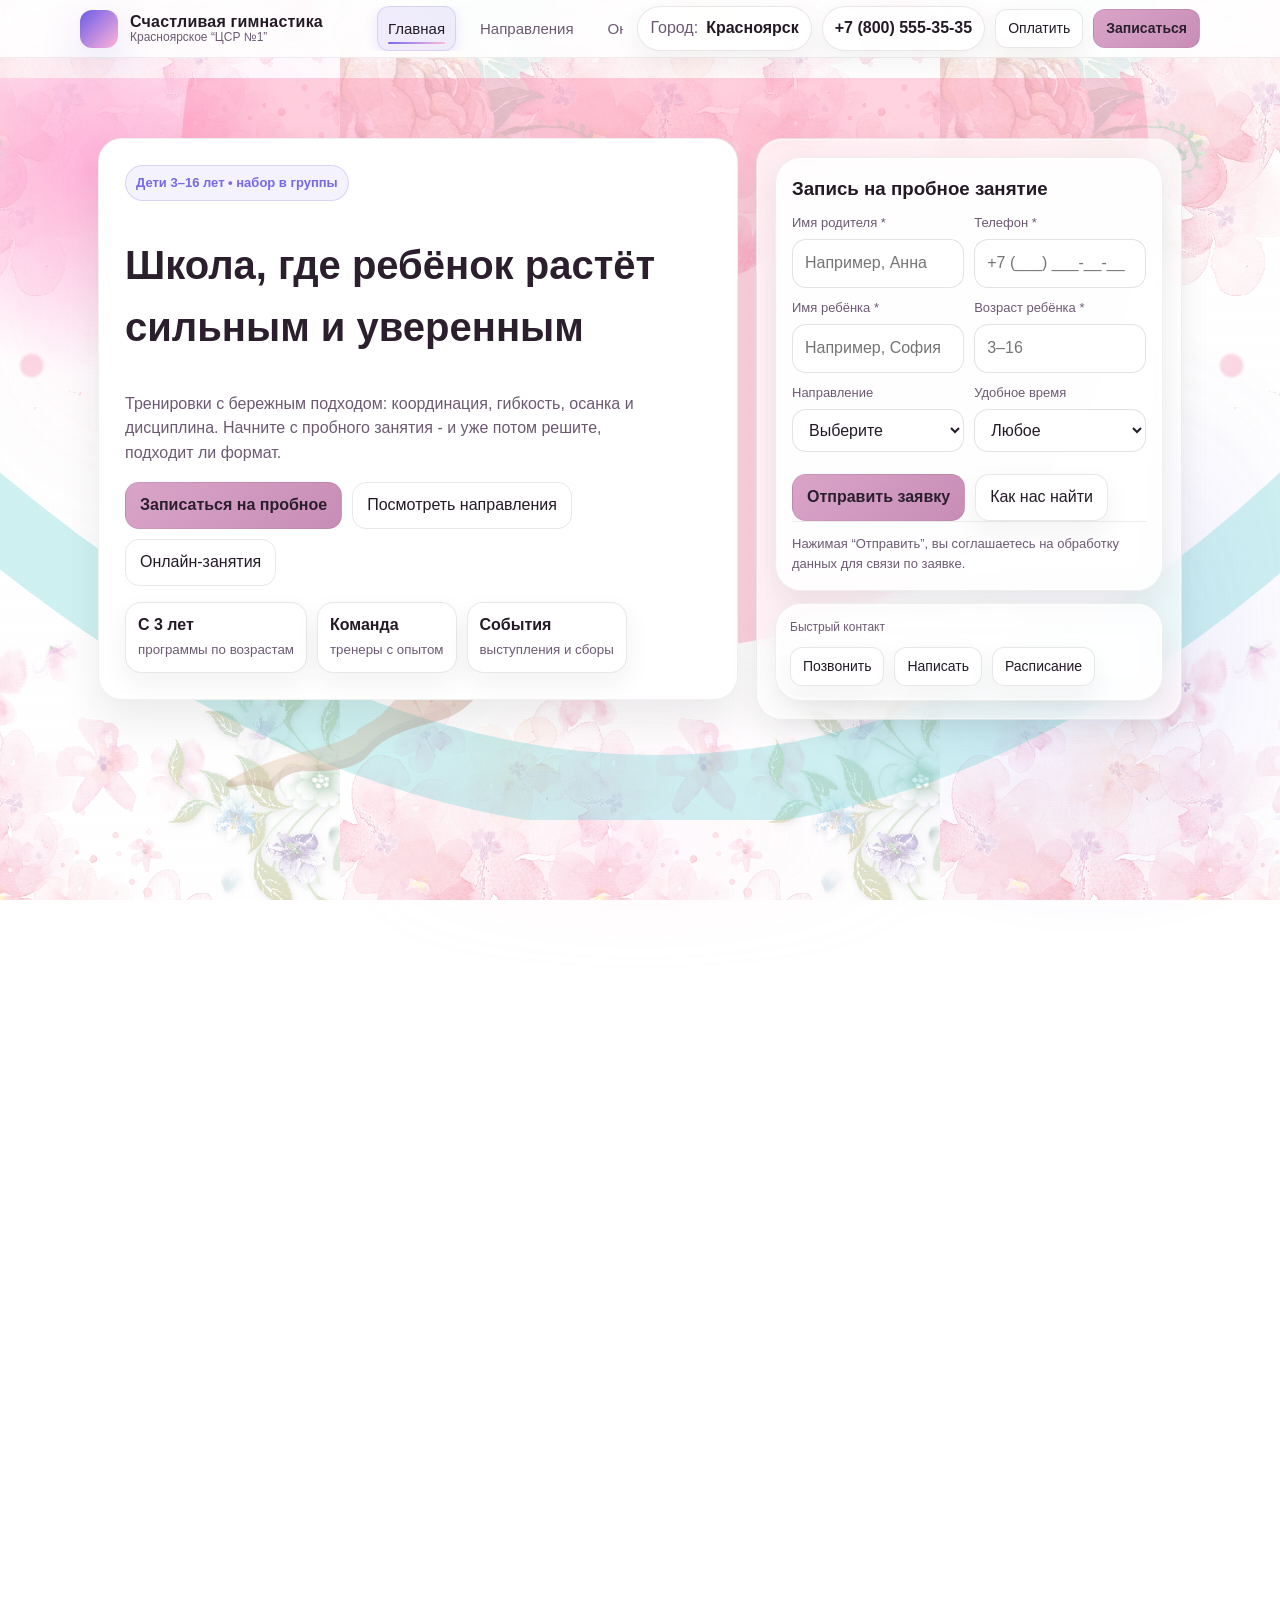
==== commit d45a1715: "extra fix" ====
--- a/index.html
+++ b/index.html
@@ -246,29 +246,39 @@
   </main>
 
   <footer class="footer">
-    <div class="container">
-      <div class="footer__grid">
-        <div class="card" style="padding:14px;">
+  <div class="container">
+    <div class="card footer-merged">
+      <div class="footer-merged__main">
+        <div class="footer-merged__left">
           <strong>Счастливая гимнастика</strong><br/>
           <small>Онлайн-запись • расписание • цены • тренеры • события</small>
+
           <div class="footlinks">
             <a href="directions.html">Направления</a>
             <a href="infocenter.html">Инфоцентр</a>
             <a href="contacts.html">Контакты</a>
           </div>
         </div>
-        <div class="card" style="padding:14px;">
-          <div><small>Телефон</small><br/><a href="tel:+79233554158"><strong>+7 (800) 555-35-35</strong></a></div>
-          <div style="margin-top:10px;"><small>Оплата</small><br/>
+
+        <div class="footer-merged__right">
+          <div>
+            <small>Телефон</small><br/>
+            <a href="tel:+79233554158"><strong>+7 (800) 555-35-35</strong></a>
+          </div>
+
+          <div class="footer-merged__pay">
+            <small>Оплата</small><br/>
             <a class="btn btn--sm" href="pay.html" target="_blank" rel="noopener">Перейти к оплате</a>
           </div>
         </div>
       </div>
-      <div style="margin-top:12px; color:var(--muted); font-size:12px;">
+
+      <div class="footer-merged__copy">
         © <span id="y"></span> КРОО “ЦСР №1”. Все права защищены.
       </div>
     </div>
-  </footer>
+  </div>
+</footer>
 
   <div class="modal" data-modal aria-hidden="true">
     <div class="modal__card">
--- a/assets/css/style.css
+++ b/assets/css/style.css
@@ -2520,3 +2520,368 @@
   from{ transform: rotate(0deg); }
   to{ transform: rotate(360deg); }
 }
+.mobileNav{  
+  display:none;  
+  position:absolute;  
+  top:70px;  
+  left:0;  
+  right:0;  
+  background:white;  
+  padding:16px;  
+  z-index:1000;  
+  box-shadow:0 10px 30px rgba(0,0,0,.1);  
+}  
+
+.mobileNav.open{  
+  display:flex;  
+  flex-direction:column;  
+  gap:10px;  
+}
+/* под мобилу */
+@media (max-width: 768px){
+
+  .cards,
+  .team-grid,
+  .grid2,
+  .split,
+  .footer__grid{
+    display: grid !important;
+    grid-template-columns: 1fr !important;
+    gap: 14px !important;
+  }
+
+  .card,
+  .tile,
+  .team-main,
+  .team-info-card{
+    width: 100% !important;
+    max-width: 100% !important;
+    grid-column: auto !important;
+  }
+
+  /* team */
+  .team-grid{
+    grid-template-columns: 1fr !important;
+  }
+
+  .team-main{
+    grid-column: auto !important;
+  }
+
+  .team-row{
+    width: 100% !important;
+  }
+
+  .team-info{
+    min-width: 0 !important;
+    width: 100% !important;
+  }
+
+  .team-btn{
+    width: 100% !important;
+    margin-top: 10px !important;
+    margin-left: 0 !important;
+  }
+
+  .team-col{
+    width: 100% !important;
+  }
+
+  .hero__grid,
+  .payWrap,
+  .contactGrid,
+  .dirGrid{
+    display: grid !important;
+    grid-template-columns: 1fr !important;
+    gap: 16px !important;
+  }
+
+  .form,
+  .payCard,
+  .onlineForm,
+  .contactForm{
+    width: 100% !important;
+    max-width: 100% !important;
+  }
+
+  .input,
+  .select,
+  .textarea,
+  button,
+  .btn{
+    max-width: 100% !important;
+  }
+
+  .form__actions,
+  .hero__actions,
+  .dirActions{
+    display: flex !important;
+    flex-direction: column !important;
+    align-items: stretch !important;
+    gap: 10px !important;
+  }
+
+  .form__actions .btn,
+  .hero__actions .btn,
+  .dirActions .btn{
+    width: 100% !important;
+  }
+
+  .tableWrap{
+    overflow-x: auto !important;
+  }
+
+  img{
+    max-width: 100% !important;
+    height: auto !important;
+  }
+
+  .footer__grid{
+    grid-template-columns: 1fr !important;
+  }
+
+  .pageDecor__item,
+  .heroDecor{
+    opacity: .35 !important;
+  }
+}
+
+@media (max-width: 480px){
+
+  .container{
+    width: 92% !important;
+    max-width: 92% !important;
+    padding: 0 !important;
+  }
+
+  .h1,
+  h1{
+    font-size: 32px !important;
+    line-height: 1.15 !important;
+  }
+
+  .h2,
+  h2{
+    font-size: 26px !important;
+    line-height: 1.15 !important;
+  }
+
+  .card,
+  .tile{
+    padding: 16px !important;
+    border-radius: 20px !important;
+  }
+
+  .avatar{
+    width: 56px !important;
+    height: 56px !important;
+  }
+
+  .avatar-lg{
+    width: 72px !important;
+    height: 72px !important;
+  }
+
+  .pill{
+    max-width: 100%;
+  }
+
+  .btn,
+  .btn--sm{
+    min-height: 44px;
+  }
+}
+.franchise-layout{
+  display:grid;
+  grid-template-columns:minmax(0, 1.65fr) minmax(320px, .95fr);
+  gap:24px;
+  align-items:start;
+}
+
+.franchise-main-card{
+  padding:18px;
+  min-width:0;
+}
+
+.franchise-title{
+  font-size:34px;
+  margin:8px 0 0;
+}
+
+.franchise-ribbon{
+  margin-top:12px;
+}
+
+.franchise-inner-card{
+  padding:16px;
+  margin-top:12px;
+}
+
+.franchise-inner-title{
+  margin:0 0 8px;
+}
+
+.franchise-table-wrap{
+  margin-top:10px;
+}
+
+.franchise-form-card{
+  min-width:0;
+}
+
+.franchise-footer-card{
+  padding:14px;
+}
+
+.franchise-footer-pay{
+  margin-top:10px;
+}
+
+.franchise-footer-copy{
+  margin-top:12px;
+  color:var(--muted);
+  font-size:12px;
+}
+
+@media (max-width: 980px){
+  .franchise-layout{
+    grid-template-columns:1fr;
+  }
+
+  .franchise-form-card,
+  .franchise-main-card{
+    width:100%;
+    max-width:100%;
+  }
+}
+
+@media (max-width: 768px){
+  .franchise-layout{
+    display:grid !important;
+    grid-template-columns:1fr !important;
+    gap:16px !important;
+  }
+
+  .franchise-main-card,
+  .franchise-form-card{
+    width:100% !important;
+    max-width:100% !important;
+    min-width:0 !important;
+  }
+
+  .franchise-grid2{
+    grid-template-columns:1fr !important;
+    gap:12px !important;
+  }
+
+  .franchise-actions{
+    display:flex;
+    flex-direction:column;
+    gap:10px;
+    align-items:stretch;
+  }
+
+  .franchise-actions .btn{
+    width:100%;
+  }
+
+  .franchise-title{
+    font-size:28px;
+    line-height:1.15;
+  }
+
+  .franchise-ribbon{
+    width:100%;
+    overflow-x:auto !important;
+    overflow-y:hidden !important;
+    -webkit-overflow-scrolling:touch;
+    scroll-behavior:smooth;
+  }
+
+  .franchise-ribbon .benefitItem{
+    min-width:260px !important;
+  }
+
+  .franchise-table-wrap{
+    width:100%;
+    overflow-x:auto !important;
+    -webkit-overflow-scrolling:touch;
+  }
+
+  .franchise-table-wrap table{
+    min-width:520px;
+  }
+
+  .franchise-footer-card{
+    width:100%;
+  }
+}
+
+@media (max-width: 480px){
+  .franchise-title{
+    font-size:26px;
+  }
+
+  .franchise-main-card,
+  .franchise-inner-card,
+  .franchise-form-card,
+  .franchise-footer-card{
+    padding-left:14px !important;
+    padding-right:14px !important;
+  }
+
+  .franchise-ribbon .benefitItem{
+    min-width:230px !important;
+  }
+
+  .brBtn{
+    width:42px;
+    height:42px;
+  }
+}
+.footer-merged{
+  padding:18px 20px;
+}
+
+.footer-merged__main{
+  display:grid;
+  grid-template-columns:minmax(0,1fr) auto;
+  gap:24px;
+  align-items:start;
+}
+
+.footer-merged__left{
+  min-width:0;
+}
+
+.footer-merged__right{
+  min-width:220px;
+  display:flex;
+  flex-direction:column;
+  align-items:flex-start;
+}
+
+.footer-merged__pay{
+  margin-top:px;
+}
+
+.footer-merged__copy{
+  margin-top: 6px;
+  padding-top:18px;
+  border-top:1px solid rgba(35,26,38,.08);
+  color:var(--muted);
+  font-size:16px;
+}
+
+@media (max-width:768px){
+  .footer-merged__main{
+    grid-template-columns:1fr;
+  }
+
+  .footer-merged__right{
+    min-width:0;
+  }
+}
+.footer-merged .footlinks{
+  margin-top:18px !important;
+}
